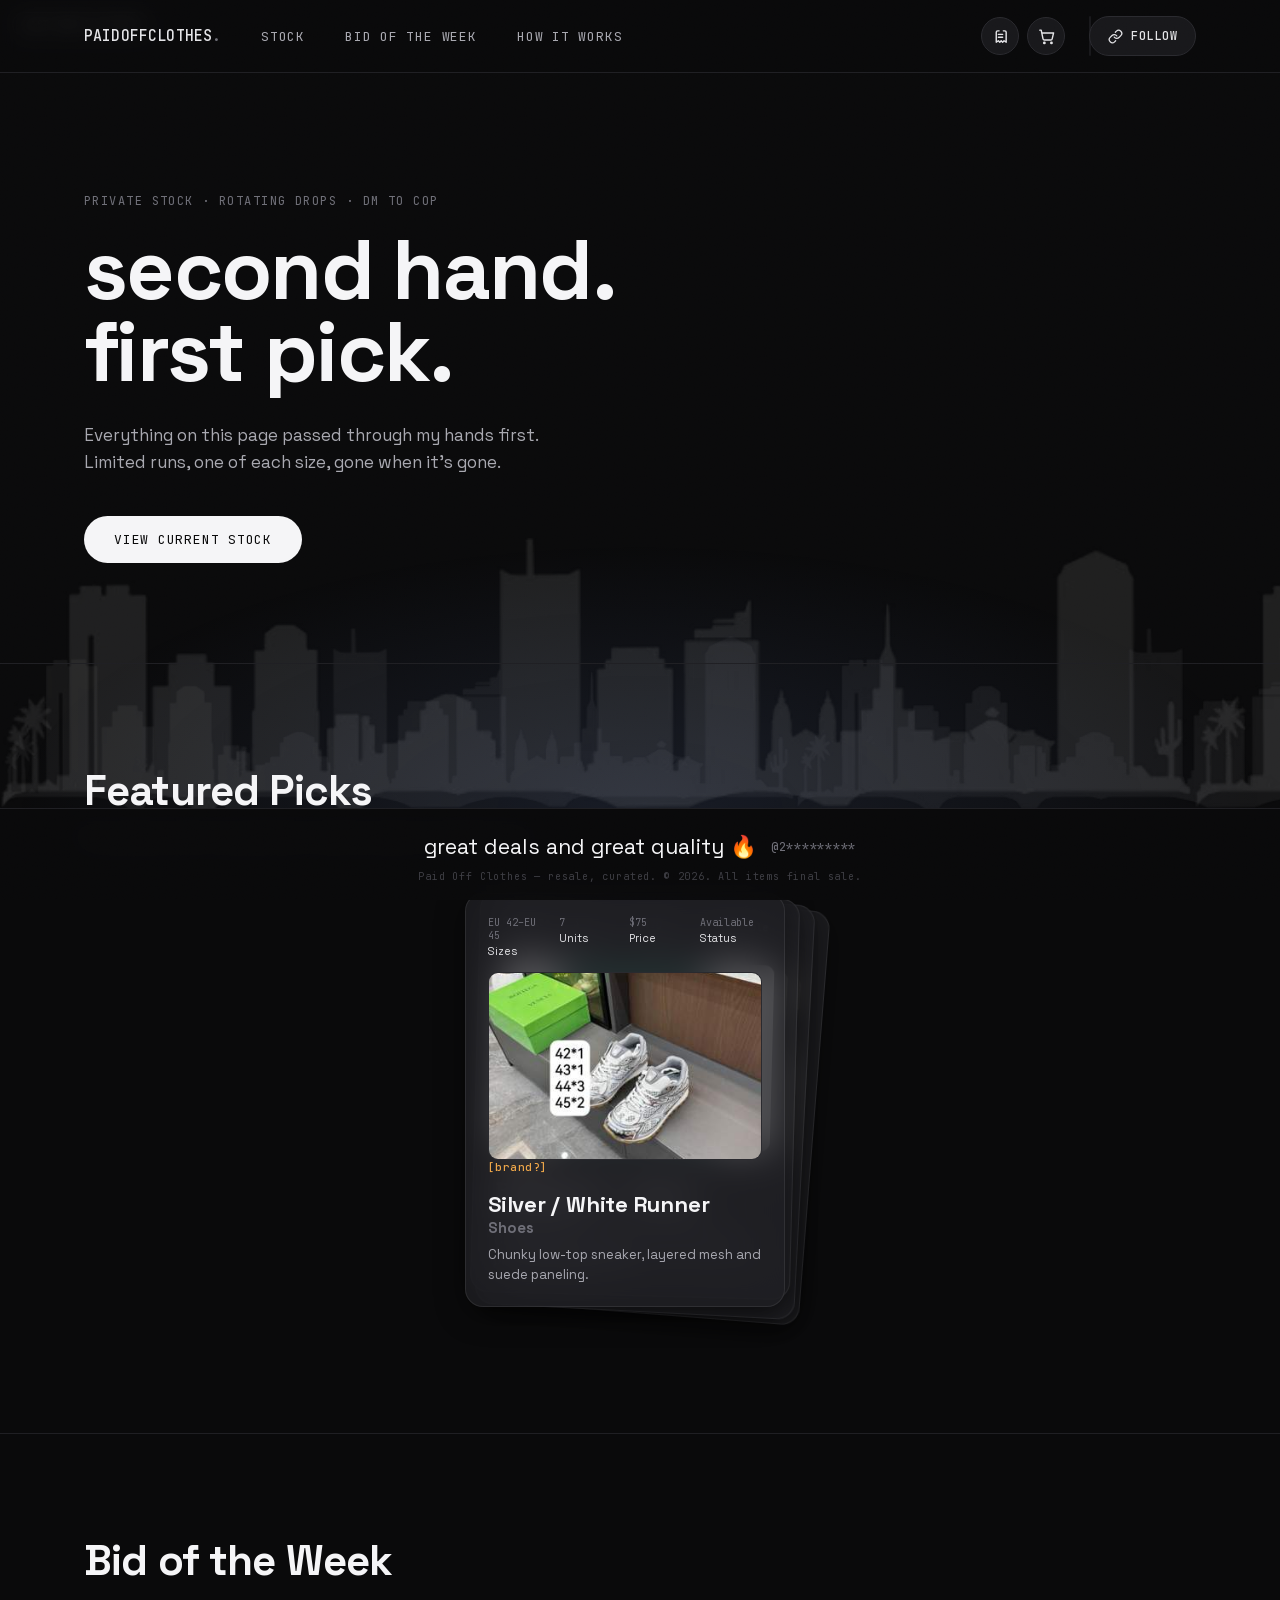
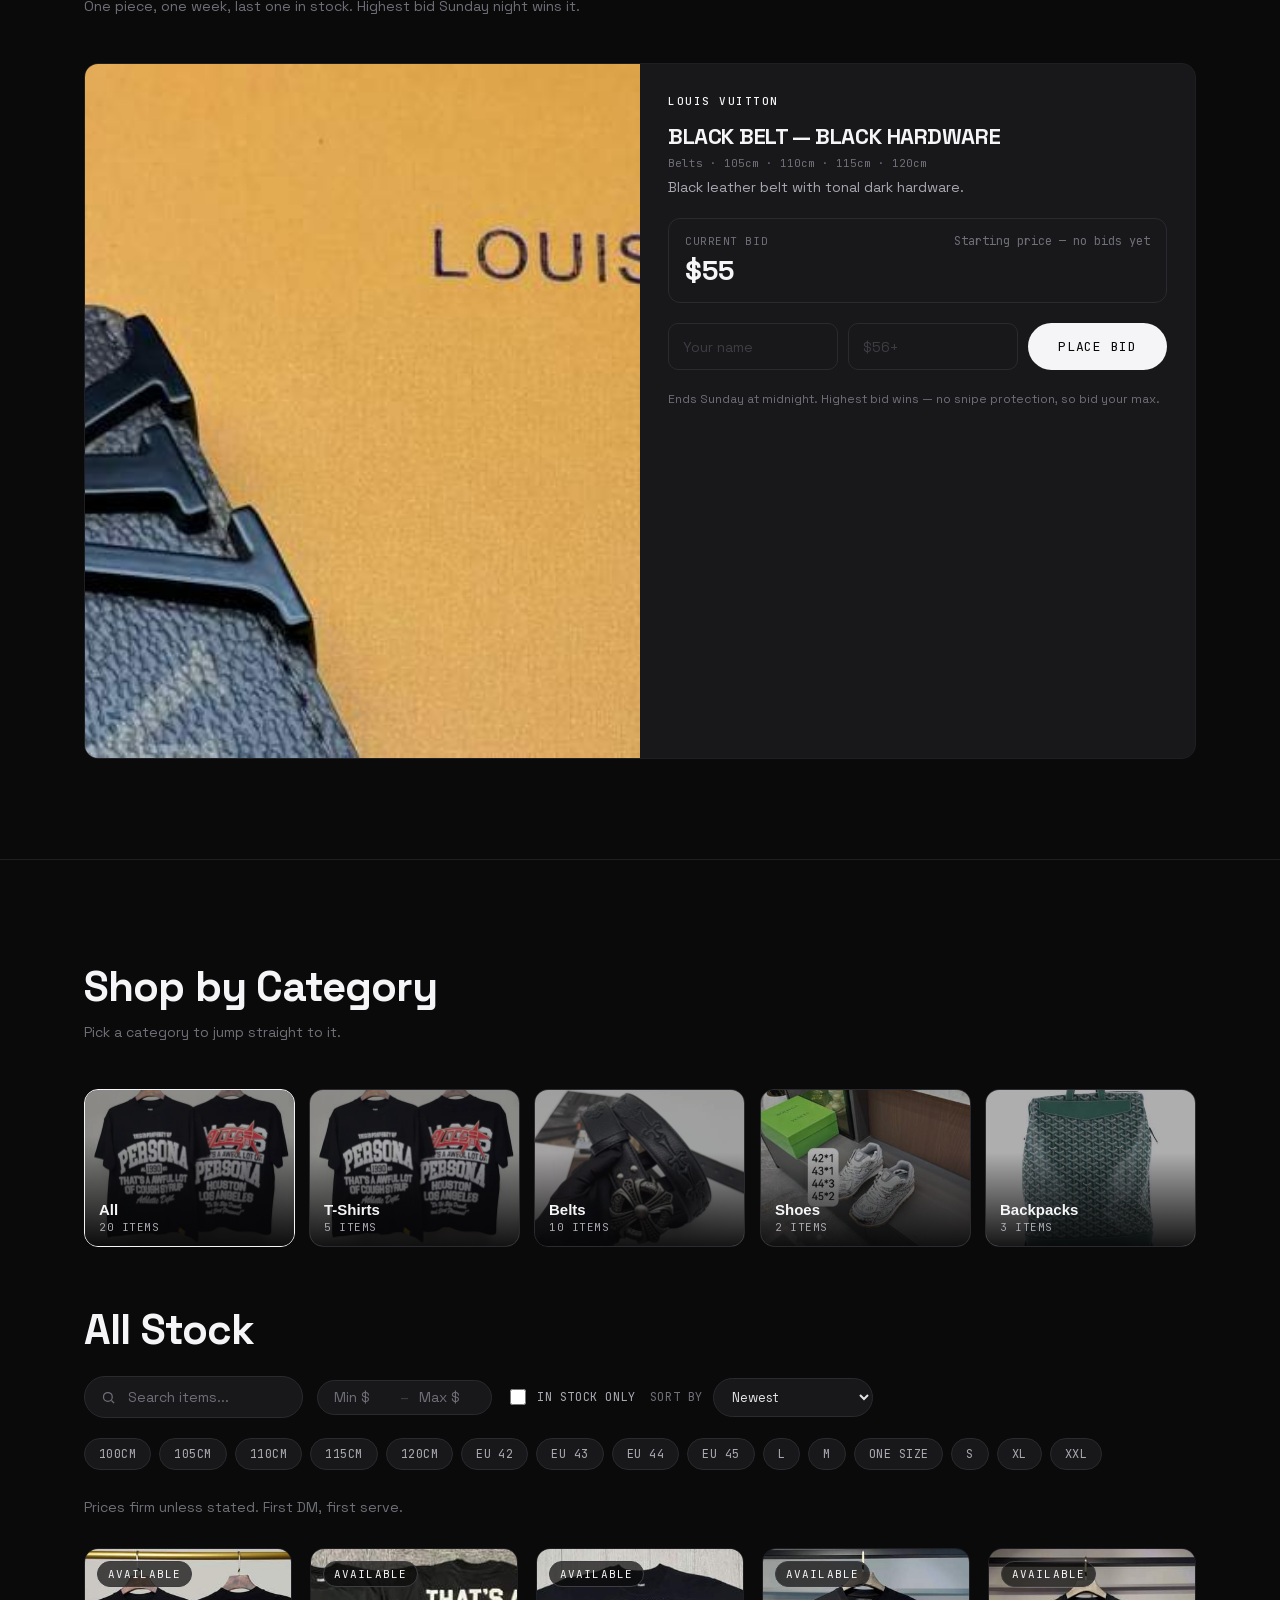
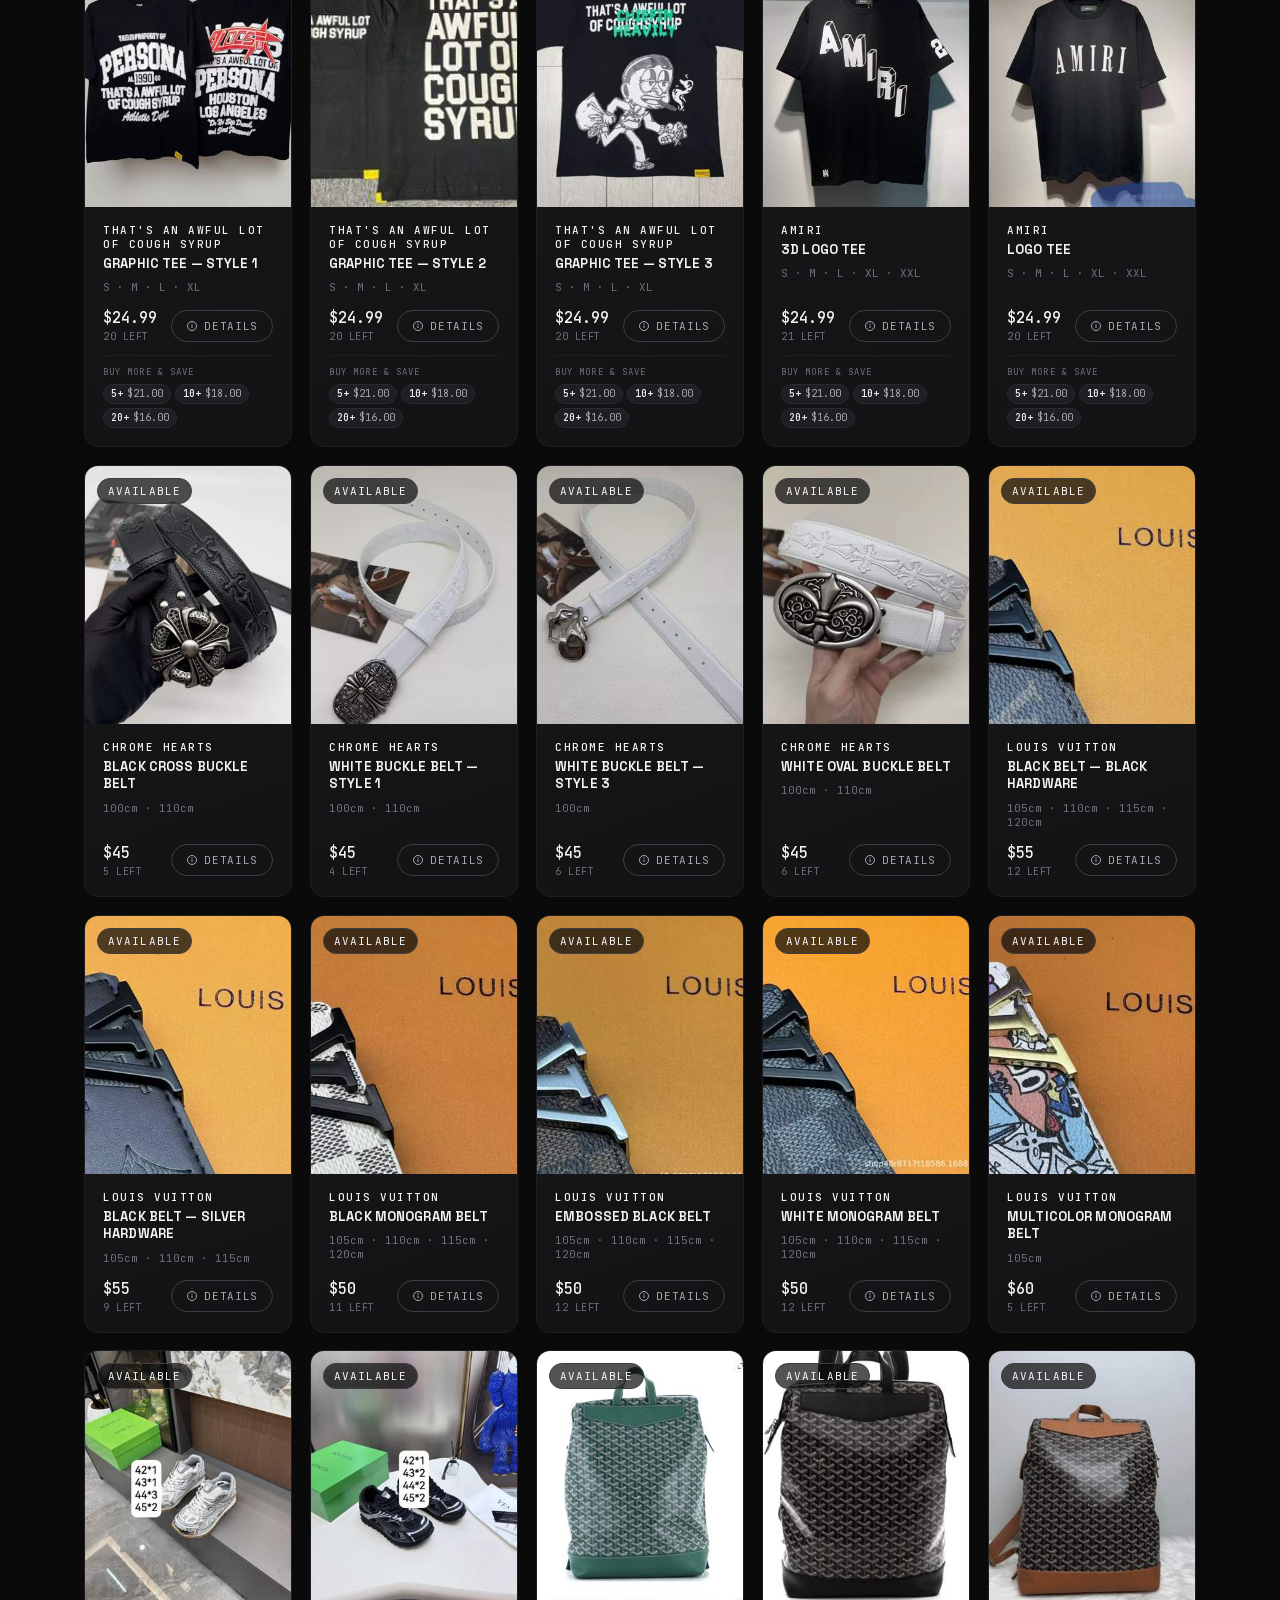
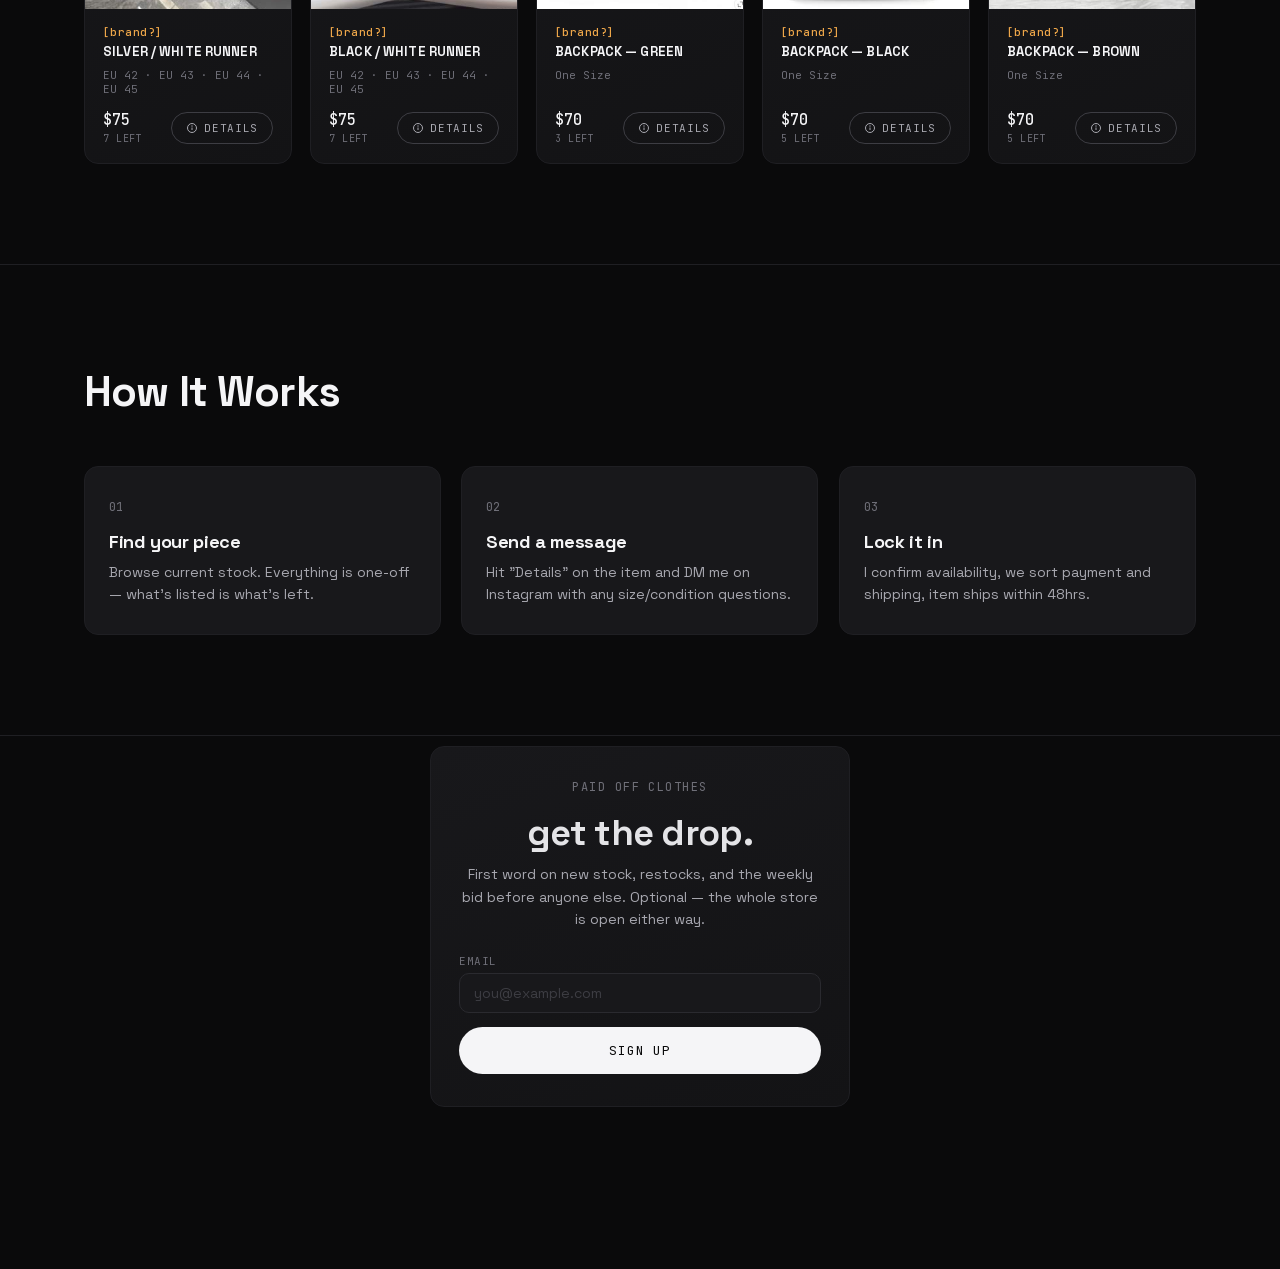
==== index.html @ 14d5f79d "Production-ready orders and inventory, ahead of any payment provider Prices are computed on the serv" ====
<!doctype html>
<html lang="en">
<head>
<meta charset="UTF-8" />
<meta name="viewport" content="width=device-width, initial-scale=1.0" />
<title>Paid Off Clothes — Curated Resale</title>
<!-- Fonts are self-hosted in fonts/ — no third-party host on the critical path.
     They used to come from fonts.googleapis.com, which is render-blocking: on a phone whose
     Wi-Fi had no route to Google, Safari sat on WebKit's stylesheet timeout before painting.
     Measured with the font host blackholed, that was 75,023ms to DOMContentLoaded against 31ms
     without the request. Same two families, same weights, same font-display: swap — see the
     header of fonts/fonts.css for how the files were obtained and why only latin/latin-ext.
     fonts.css must load BEFORE styles.css so the faces are declared when the rules using them
     are parsed. -->
<link rel="icon" href="images/favicon.png" type="image/png" />
<link rel="stylesheet" href="fonts/fonts.css?v=1" />
<link rel="stylesheet" href="styles.css?v=54" />
</head>
<body>

<div class="noise" aria-hidden="true"></div>

<!-- site backdrop — the same drifting city as the intro, pinned behind the page -->
<div class="city-bg city-bg-page" aria-hidden="true">
  <span class="city-sky city-sky-far"></span>
  <span class="city-sky city-sky-near"></span>
  <span class="city-horizon"></span>
</div>

<!-- opening logo reveal — sits above everything and unmounts itself when done -->
<div class="intro" id="intro">
  <div class="intro-bg" aria-hidden="true">
    <span class="intro-sky intro-sky-far"></span>
    <span class="intro-sky intro-sky-near"></span>
    <span class="intro-horizon"></span>
  </div>
  <div class="intro-stage">
    <!-- Lossless WebP: byte-for-byte the same pixels as the PNG at 54% of the weight (131K -> 60K),
         and this is the one image needed immediately. The PNG stays as the fallback source. -->
    <picture>
      <source srcset="images/logo.webp?v=1" type="image/webp" />
      <img src="images/logo.png?v=2" alt="Paid Off Clothes" class="intro-logo" width="700" height="452" fetchpriority="high" />
    </picture>
  </div>
  <!-- sibling of the stage, not a child, so the sweep crosses the viewport instead of spinning -->
  <span class="intro-sheen" aria-hidden="true"></span>
  <button type="button" class="intro-skip" id="intro-skip">Skip</button>
</div>


<header class="site-header">
  <div class="wrap header-inner">
    <a href="#" class="logo" aria-label="Paid Off Clothes">PAIDOFFCLOTHES<span class="dot">.</span></a>
    <nav class="nav">
      <a href="#stock" class="nav-link tilt" data-tilt-max="6">Stock</a>
      <a href="#bid" class="nav-link tilt" data-tilt-max="6">Bid of the Week</a>
      <a href="#how" class="nav-link tilt" data-tilt-max="6">How It Works</a>
    </nav>
    <div class="header-actions">
      <button type="button" class="header-icon-btn tilt" data-tilt-max="6" id="orders-btn" aria-label="My Orders">
        <svg viewBox="0 0 24 24" width="17" height="17" fill="none" stroke="currentColor" stroke-width="2" stroke-linecap="round" stroke-linejoin="round"><path d="M16 4h2a2 2 0 0 1 2 2v14l-3-2-2 2-2-2-2 2-2-2-3 2V6a2 2 0 0 1 2-2h2"/><path d="M9 9h6M9 13h6"/></svg>
      </button>
      <button type="button" class="header-icon-btn tilt" data-tilt-max="6" id="cart-btn" aria-label="Cart">
        <svg viewBox="0 0 24 24" width="17" height="17" fill="none" stroke="currentColor" stroke-width="2" stroke-linecap="round" stroke-linejoin="round"><circle cx="9" cy="21" r="1"/><circle cx="19" cy="21" r="1"/><path d="M2.5 3h2l2.6 12.4a2 2 0 0 0 2 1.6h8.9a2 2 0 0 0 2-1.6L22 7H6"/></svg>
        <span class="cart-badge" id="cart-badge" hidden>0</span>
      </button>
    </div>
    <div class="social-toggle" id="social-toggle">
      <button type="button" class="social-toggle-btn tilt" data-tilt-max="6" id="social-toggle-btn" aria-label="Follow on Instagram">
        <svg viewBox="0 0 24 24" width="15" height="15" fill="none" stroke="currentColor" stroke-width="2" stroke-linecap="round" stroke-linejoin="round"><path d="M10 13a5 5 0 0 0 7.54.54l3-3a5 5 0 0 0-7.07-7.07l-1.72 1.71"/><path d="M14 11a5 5 0 0 0-7.54-.54l-3 3a5 5 0 0 0 7.07 7.07l1.71-1.71"/></svg>
        <span>Follow</span>
      </button>
      <div class="social-toggle-items">
        <a href="https://instagram.com/paidoffclothes" target="_blank" rel="noopener" class="social-toggle-item" aria-label="Instagram">
          <svg viewBox="0 0 24 24" width="18" height="18">
            <defs>
              <linearGradient id="ig-gradient-sm" x1="0%" y1="100%" x2="100%" y2="0%">
                <stop offset="0%" stop-color="#FFDC80"/>
                <stop offset="25%" stop-color="#FCAF45"/>
                <stop offset="50%" stop-color="#E1306C"/>
                <stop offset="75%" stop-color="#C13584"/>
                <stop offset="100%" stop-color="#5851DB"/>
              </linearGradient>
            </defs>
            <path fill="url(#ig-gradient-sm)" d="M12 2.2c3.2 0 3.6 0 4.9.1 1.2.1 1.9.2 2.3.4.6.2 1 .5 1.4.9.4.4.7.8.9 1.4.2.4.3 1.1.4 2.3.1 1.3.1 1.7.1 4.9s0 3.6-.1 4.9c-.1 1.2-.2 1.9-.4 2.3-.2.6-.5 1-.9 1.4-.4.4-.8.7-1.4.9-.4.2-1.1.3-2.3.4-1.3.1-1.7.1-4.9.1s-3.6 0-4.9-.1c-1.2-.1-1.9-.2-2.3-.4-.6-.2-1-.5-1.4-.9-.4-.4-.7-.8-.9-1.4-.2-.4-.3-1.1-.4-2.3C2.2 15.6 2.2 15.2 2.2 12s0-3.6.1-4.9c.1-1.2.2-1.9.4-2.3.2-.6.5-1 .9-1.4.4-.4.8-.7 1.4-.9.4-.2 1.1-.3 2.3-.4C8.4 2.2 8.8 2.2 12 2.2zm0 1.8c-3.1 0-3.5 0-4.7.1-1 .1-1.6.2-1.9.3-.5.2-.8.4-1.2.7-.3.3-.5.7-.7 1.2-.1.3-.3.9-.3 1.9-.1 1.2-.1 1.6-.1 4.7s0 3.5.1 4.7c.1 1 .2 1.6.3 1.9.2.5.4.8.7 1.2.3.3.7.5 1.2.7.3.1.9.3 1.9.3 1.2.1 1.6.1 4.7.1s3.5 0 4.7-.1c1-.1 1.6-.2 1.9-.3.5-.2.8-.4 1.2-.7.3-.3.5-.7.7-1.2.1-.3.3-.9.3-1.9.1-1.2.1-1.6.1-4.7s0-3.5-.1-4.7c-.1-1-.2-1.6-.3-1.9-.2-.5-.4-.8-.7-1.2-.3-.3-.7-.5-1.2-.7-.3-.1-.9-.3-1.9-.3-1.2-.1-1.6-.1-4.7-.1zm0 3.5a5.5 5.5 0 1 1 0 11 5.5 5.5 0 0 1 0-11zm0 1.8a3.7 3.7 0 1 0 0 7.4 3.7 3.7 0 0 0 0-7.4zm5.7-2a1.3 1.3 0 1 1-2.6 0 1.3 1.3 0 0 1 2.6 0z"/>
          </svg>
        </a>
      </div>
    </div>
  </div>
</header>

<section class="hero">
  <div class="wrap hero-inner">
    <p class="eyebrow">private stock · rotating drops · dm to cop</p>
    <h1>second hand.<br>first pick.</h1>
    <p class="hero-sub">Everything on this page passed through my hands first. Limited runs, one of each size, gone when it's gone.</p>
    <a href="#stock" class="btn btn-primary tilt" data-tilt-max="8">View Current Stock</a>
  </div>
</section>

<section id="featured" class="featured">
  <div class="wrap">
    <div class="section-head">
      <h2>Featured Picks</h2>
      <p class="section-note">Four pieces worth a second look. Tap the stack to spread it out.</p>
    </div>
    <div class="stack-wrap" id="stack-wrap" role="group" aria-expanded="false" aria-label="Featured picks — hover or focus a card to expand">
      <!-- stack cards injected by script.js -->
    </div>
  </div>
</section>

<section id="bid" class="bid-week">
  <div class="wrap">
    <div class="section-head">
      <h2>Bid of the Week</h2>
      <p class="section-note">One piece, one week, last one in stock. Highest bid Sunday night wins it.</p>
    </div>
    <div class="bid-card" id="bid-card">
      <!-- bid item injected by script.js -->
    </div>
  </div>
</section>

<section id="stock" class="stock">
  <div class="wrap">

    <div class="section-head">
      <h2>Shop by Category</h2>
      <p class="section-note">Pick a category to jump straight to it.</p>
    </div>
    <div class="category-tiles" id="category-tiles">
      <!-- category tiles injected by script.js -->
    </div>

    <div class="section-head catalog-head" id="catalog-head">
      <h2 id="catalog-title">All Stock</h2>
    </div>

    <div class="catalog-controls">
      <div class="search-field">
        <svg viewBox="0 0 24 24" width="15" height="15" fill="none" stroke="currentColor" stroke-width="2"><circle cx="11" cy="11" r="7"/><path d="m21 21-4.3-4.3"/></svg>
        <input type="text" id="search-input" placeholder="Search items..." autocomplete="off" />
      </div>
      <div class="price-range">
        <input type="number" id="price-min" placeholder="Min $" inputmode="numeric" min="0" />
        <span class="price-range-dash">–</span>
        <input type="number" id="price-max" placeholder="Max $" inputmode="numeric" min="0" />
      </div>
      <label class="checkbox-field">
        <input type="checkbox" id="instock-checkbox" />
        <span>In stock only</span>
      </label>
      <label class="select-field">
        <span>Sort by</span>
        <select id="sort-select">
          <option value="newest">Newest</option>
          <option value="price-asc">Price: Low to High</option>
          <option value="price-desc">Price: High to Low</option>
        </select>
      </label>
    </div>

    <div class="size-filter" id="size-filter">
      <!-- size chips injected by script.js -->
    </div>

    <p class="section-note">Prices firm unless stated. First DM, first serve.</p>

    <div class="grid" id="product-grid">
      <!-- product cards injected by script.js -->
    </div>
    <p class="empty-state" id="empty-state" hidden>Nothing matches that search — try another category, size, or price range.</p>
  </div>
</section>

<section id="how" class="how">
  <div class="wrap">
    <div class="section-head">
      <h2>How It Works</h2>
    </div>
    <div class="steps">
      <div class="step tilt" data-tilt-max="5">
        <span class="step-num">01</span>
        <h3>Find your piece</h3>
        <p>Browse current stock. Everything is one-off — what's listed is what's left.</p>
      </div>
      <div class="step tilt" data-tilt-max="5">
        <span class="step-num">02</span>
        <h3>Send a message</h3>
        <p>Hit "Details" on the item and DM me on Instagram with any size/condition questions.</p>
      </div>
      <div class="step tilt" data-tilt-max="5">
        <span class="step-num">03</span>
        <h3>Lock it in</h3>
        <p>I confirm availability, we sort payment and shipping, item ships within 48hrs.</p>
      </div>
    </div>
  </div>
</section>

<!-- optional newsletter signup — the old email gate's form, now an ordinary section that nothing
     depends on. Posts to the same /api/subscribe; skipping it costs the visitor nothing. -->
<section id="signup" class="signup">
  <div class="wrap">
    <div class="signup-card">
      <p class="eyebrow">Paid Off Clothes</p>
      <h2>get the drop.</h2>
      <p class="signup-note">First word on new stock, restocks, and the weekly bid before anyone else. Optional — the whole store is open either way.</p>
      <form id="signup-form">
        <div class="form-field">
          <label for="signup-email">Email</label>
          <input type="email" id="signup-email" placeholder="you@example.com" required autocomplete="email" />
        </div>
        <button type="submit" class="btn btn-primary tilt" data-tilt-max="6" id="signup-submit-btn">Sign Up</button>
      </form>
      <p class="signup-msg" id="signup-error" hidden></p>
      <p class="signup-msg signup-ok" id="signup-success" hidden>You're on the list.</p>
    </div>
  </div>
</section>

<!-- single fixed footer: cycles one buyer vouch at a time, brand line beneath -->
<footer class="site-footer" id="vouch-footer">
  <div class="vouch-rotator" id="vouch-rotator">
    <!-- one item per vouch, injected by script.js; only .is-active is visible -->
  </div>
  <p class="site-footer-line">Paid Off Clothes — resale, curated. &copy; 2026. All items final sale.</p>
</footer>

<!-- item detail modal -->
<div class="modal-overlay" id="modal-overlay" hidden>
  <div class="modal" id="modal" role="dialog" aria-modal="true">
    <button type="button" class="modal-close" id="modal-close" aria-label="Close">&times;</button>
    <div class="modal-media" id="modal-media"><span id="modal-media-label"></span></div>
    <div class="modal-body">
      <span class="tag" id="modal-tag"></span>
      <p class="card-brand" id="modal-brand"></p>
      <h3 id="modal-title"></h3>
      <p class="card-meta" id="modal-meta"></p>
      <div class="modal-sizes" id="modal-sizes"></div>
      <div class="qty-row" id="modal-qty-row" hidden>
        <span class="qty-label">Qty</span>
        <div class="qty-stepper">
          <button type="button" id="qty-minus" aria-label="Decrease quantity">&minus;</button>
          <span id="qty-value">1</span>
          <button type="button" id="qty-plus" aria-label="Increase quantity">+</button>
        </div>
        <span class="qty-max" id="qty-max"></span>
      </div>
      <p class="modal-desc" id="modal-desc"></p>
      <!-- quantity pricing — filled by script.js, empty for anything with no bulk discount -->
      <div id="modal-bulk"></div>
      <div class="modal-foot">
        <div class="price-block">
          <span class="price" id="modal-price"></span>
          <span class="stock-note" id="modal-stock-note"></span>
        </div>
        <div class="modal-actions">
          <a href="https://instagram.com/paidoffclothes" target="_blank" rel="noopener" class="btn btn-outline tilt" data-tilt-max="8">Ask on IG</a>
          <button type="button" class="btn btn-outline tilt" data-tilt-max="8" id="add-to-cart-btn">Add to Cart</button>
          <button type="button" class="btn btn-primary tilt" data-tilt-max="8" id="buy-now-btn">Buy Now</button>
        </div>
      </div>
    </div>
  </div>
</div>

<!-- checkout modal (front-end mock — no payment processor wired up yet) -->
<div class="modal-overlay" id="checkout-overlay" hidden>
  <div class="modal checkout-modal" id="checkout-modal" role="dialog" aria-modal="true">
    <button type="button" class="modal-close" id="checkout-close" aria-label="Close">&times;</button>

    <div class="checkout-body" id="checkout-form-view">
      <p class="eyebrow">Secure Checkout</p>
      <h3>Complete Your Order</h3>

      <div class="checkout-items" id="checkout-items">
        <!-- line items injected by script.js -->
      </div>
      <!-- bulk savings — no nudge here, quantities are locked on the payment step -->
      <div id="checkout-bulk-feedback"></div>

      <div class="checkout-subtotal-row">
        <span>Subtotal</span>
        <span id="checkout-subtotal"></span>
      </div>
      <div class="checkout-subtotal-row">
        <span>Shipping <em id="checkout-ship-note"></em></span>
        <span id="checkout-shipping"></span>
      </div>
      <div class="checkout-total-row">
        <span>Total</span>
        <span class="price" id="checkout-total-price"></span>
      </div>

      <ul class="checkout-trust">
        <li>Encrypted checkout</li>
        <li>Ships within 48hrs</li>
        <li>DM-verified seller</li>
      </ul>

      <button type="button" class="apple-pay-btn tilt" data-tilt-max="5" id="apple-pay-btn">
        <svg viewBox="0 0 24 24" width="16" height="16" fill="currentColor"><path d="M16.5 3.5c-1 1.1-2.5 1.9-4 1.8-.2-1.5.5-3 1.4-4C14.9-.3 16.6-1 18-1c.1 1.5-.4 3-1.5 4.5zM18.1 6.2c-2.2-.1-4.1 1.3-5.2 1.3-1.1 0-2.7-1.2-4.5-1.2C6 6.3 3.7 7.7 2.5 10c-2.5 4.3-.6 10.7 1.8 14.2 1.2 1.8 2.6 3.7 4.4 3.6 1.8-.1 2.4-1.1 4.6-1.1 2.2 0 2.8 1.1 4.6 1.1 1.9 0 3.1-1.7 4.3-3.5 1.3-2 1.9-3.9 1.9-4-.1 0-3.6-1.4-3.6-5.4 0-3.4 2.7-4.9 2.8-5-1.5-2.3-3.9-2.5-4.7-2.7z"/></svg>
        <span id="apple-pay-label">Pay</span>
      </button>

      <div class="checkout-divider"><span>or pay with card</span></div>

      <form id="checkout-form">
        <div class="form-row">
          <div class="form-field">
            <label for="co-email">Email</label>
            <input type="email" id="co-email" placeholder="you@example.com" required autocomplete="email" />
          </div>
          <div class="form-field">
            <label for="co-name">Name on Card</label>
            <input type="text" id="co-name" placeholder="Jordan Smith" required autocomplete="cc-name" />
          </div>
        </div>

        <div class="form-field">
          <label for="co-card">Card Number</label>
          <input type="text" id="co-card" placeholder="4242 4242 4242 4242" inputmode="numeric" maxlength="19" required autocomplete="cc-number" />
        </div>

        <div class="form-row">
          <div class="form-field">
            <label for="co-exp">Expiry</label>
            <input type="text" id="co-exp" placeholder="MM / YY" inputmode="numeric" maxlength="7" required autocomplete="cc-exp" />
          </div>
          <div class="form-field">
            <label for="co-cvc">CVC</label>
            <input type="text" id="co-cvc" placeholder="123" inputmode="numeric" maxlength="4" required autocomplete="cc-csc" />
          </div>
        </div>

        <div class="form-field">
          <label for="co-ship-name">Ship To</label>
          <input type="text" id="co-ship-name" placeholder="Jordan Smith" required autocomplete="shipping name" />
        </div>

        <div class="form-field">
          <label for="co-address1">Street Address</label>
          <input type="text" id="co-address1" placeholder="123 Main St" required autocomplete="shipping address-line1" />
        </div>

        <div class="form-field">
          <label for="co-address2">Apt / Suite <span class="optional">optional</span></label>
          <input type="text" id="co-address2" placeholder="Apt 4B" autocomplete="shipping address-line2" />
        </div>

        <div class="form-row form-row-3">
          <div class="form-field">
            <label for="co-city">City</label>
            <input type="text" id="co-city" placeholder="Houston" required autocomplete="shipping address-level2" />
          </div>
          <div class="form-field">
            <label for="co-state">State</label>
            <input type="text" id="co-state" placeholder="TX" maxlength="2" required autocomplete="shipping address-level1" />
          </div>
          <div class="form-field">
            <label for="co-zip">ZIP</label>
            <input type="text" id="co-zip" placeholder="77001" inputmode="numeric" maxlength="10" required autocomplete="shipping postal-code" />
          </div>
        </div>

        <button type="submit" class="btn btn-primary checkout-pay-btn tilt" data-tilt-max="6" id="checkout-pay-btn">
          <span id="checkout-pay-label">Pay <span id="checkout-pay-amount"></span></span>
        </button>
        <p class="checkout-disclaimer">Preview checkout — no payment is actually processed yet.</p>
      </form>
    </div>

    <div class="checkout-body checkout-success" id="checkout-success-view" hidden>
      <div class="alert" id="payment-alert">
        <svg class="alert-icon" viewBox="0 0 24 24" fill="none" stroke="currentColor" stroke-width="2" stroke-linecap="round" stroke-linejoin="round"><path d="M22 11.08V12a10 10 0 1 1-5.93-9.14"/><path d="M22 4 12 14.01l-3-3"/></svg>
        <p class="alert-title" id="payment-alert-title">Payment successful</p>
        <p class="alert-description" id="payment-alert-desc"></p>
      </div>
      <button type="button" class="btn btn-primary tilt" data-tilt-max="8" id="checkout-done-btn">Done</button>
    </div>
  </div>
</div>

<!-- image lightbox -->
<div class="lightbox-overlay" id="lightbox-overlay" hidden>
  <button type="button" class="lightbox-close" id="lightbox-close" aria-label="Close">&times;</button>
  <img id="lightbox-img" alt="" />
</div>

<!-- cart -->
<div class="modal-overlay" id="cart-overlay" hidden>
  <div class="modal checkout-modal" id="cart-modal" role="dialog" aria-modal="true">
    <button type="button" class="modal-close" id="cart-close" aria-label="Close">&times;</button>
    <div class="checkout-body">
      <p class="eyebrow">Your Cart</p>
      <h3 id="cart-title">Cart</h3>

      <div class="checkout-items" id="cart-items">
        <!-- cart line items injected by script.js -->
      </div>
      <p class="cart-empty-note" id="cart-empty-note" hidden>Nothing in your cart yet. Add a piece from any listing.</p>

      <!-- bulk savings + next-tier nudge — filled by script.js, empty when no tier applies -->
      <div id="cart-bulk-feedback"></div>

      <div class="checkout-subtotal-row" id="cart-subtotal-row">
        <span>Subtotal</span>
        <span id="cart-subtotal"></span>
      </div>
      <div class="checkout-subtotal-row" id="cart-shipping-row">
        <span>Shipping <em id="cart-ship-note"></em></span>
        <span id="cart-shipping"></span>
      </div>
      <div class="checkout-total-row" id="cart-total-row">
        <span>Total</span>
        <span class="price" id="cart-total-price"></span>
      </div>

      <button type="button" class="btn btn-primary checkout-pay-btn tilt" data-tilt-max="6" id="cart-checkout-btn">Checkout</button>
    </div>
  </div>
</div>

<!-- my orders -->
<div class="modal-overlay" id="orders-overlay" hidden>
  <div class="modal checkout-modal" id="orders-modal" role="dialog" aria-modal="true">
    <button type="button" class="modal-close" id="orders-close" aria-label="Close">&times;</button>
    <div class="checkout-body">
      <p class="eyebrow">My Orders</p>
      <h3>Look Up Your Orders</h3>
      <p class="section-note">No account needed — enter the email you used at checkout.</p>

      <form id="orders-lookup-form">
        <div class="form-field">
          <label for="orders-email">Email</label>
          <input type="email" id="orders-email" placeholder="you@example.com" required autocomplete="email" />
        </div>
        <button type="submit" class="btn btn-primary checkout-pay-btn tilt" data-tilt-max="6">Find My Orders</button>
      </form>

      <div class="checkout-items" id="orders-list"></div>
      <p class="cart-empty-note" id="orders-empty-note" hidden>No orders found for that email yet.</p>
    </div>
  </div>
</div>



<script src="script.js?v=54"></script>
</body>
</html>
---- fonts/fonts.css ----
/* Self-hosted web fonts — Space Grotesk and JetBrains Mono.
 *
 * These were served from fonts.googleapis.com until a phone on a Wi-Fi network with no working
 * route to Google made the point painfully: the stylesheet is render-blocking, so Safari sat on
 * WebKit's stylesheet timeout before painting anything. Measured on the LAN with the font host
 * pointed at an unroutable address, that was 75,023ms to DOMContentLoaded versus 31ms once the
 * request was gone. A storefront that has to work on a laptop's own network cannot have a
 * third-party host on its critical path.
 *
 * These files ARE the ones Google serves: fetched from fonts.gstatic.com with a modern desktop
 * UA (so woff2, not ttf), one file per weight per subset, each verified by its 'wOF2' magic
 * bytes. The @font-face blocks below are Google's own, with only the url() rewritten — same
 * weights, same styles, same unicode-range, same font-display: swap. Rendering is identical.
 *
 * Only the latin and latin-ext subsets are here. Google also offers cyrillic, cyrillic-ext,
 * greek and vietnamese; the site's entire non-ASCII inventory is U+00B7, U+2013, U+2014, U+203C,
 * U+2713 and emoji, all of which are either latin/latin-ext or rendered by the system emoji
 * font. Adding the other subsets would triple the weight for characters no page shows.
 *
 * To change weights, re-run the download rather than hand-editing: the unicode-range values must
 * stay in step with the files, or glyphs silently fall back mid-word.
 */

/* JetBrains Mono 400 — latin-ext */
@font-face {
  font-family: 'JetBrains Mono';
  font-style: normal;
  font-weight: 400;
  font-display: swap;
  src: url('jetbrains-mono-400-latin-ext.woff2') format('woff2');
  unicode-range: U+0100-02BA, U+02BD-02C5, U+02C7-02CC, U+02CE-02D7, U+02DD-02FF, U+0304, U+0308, U+0329, U+1D00-1DBF, U+1E00-1E9F, U+1EF2-1EFF, U+2020, U+20A0-20AB, U+20AD-20C0, U+2113, U+2C60-2C7F, U+A720-A7FF;
}

/* JetBrains Mono 400 — latin */
@font-face {
  font-family: 'JetBrains Mono';
  font-style: normal;
  font-weight: 400;
  font-display: swap;
  src: url('jetbrains-mono-400-latin.woff2') format('woff2');
  unicode-range: U+0000-00FF, U+0131, U+0152-0153, U+02BB-02BC, U+02C6, U+02DA, U+02DC, U+0304, U+0308, U+0329, U+2000-206F, U+20AC, U+2122, U+2191, U+2193, U+2212, U+2215, U+FEFF, U+FFFD;
}

/* JetBrains Mono 500 — latin-ext */
@font-face {
  font-family: 'JetBrains Mono';
  font-style: normal;
  font-weight: 500;
  font-display: swap;
  src: url('jetbrains-mono-500-latin-ext.woff2') format('woff2');
  unicode-range: U+0100-02BA, U+02BD-02C5, U+02C7-02CC, U+02CE-02D7, U+02DD-02FF, U+0304, U+0308, U+0329, U+1D00-1DBF, U+1E00-1E9F, U+1EF2-1EFF, U+2020, U+20A0-20AB, U+20AD-20C0, U+2113, U+2C60-2C7F, U+A720-A7FF;
}

/* JetBrains Mono 500 — latin */
@font-face {
  font-family: 'JetBrains Mono';
  font-style: normal;
  font-weight: 500;
  font-display: swap;
  src: url('jetbrains-mono-500-latin.woff2') format('woff2');
  unicode-range: U+0000-00FF, U+0131, U+0152-0153, U+02BB-02BC, U+02C6, U+02DA, U+02DC, U+0304, U+0308, U+0329, U+2000-206F, U+20AC, U+2122, U+2191, U+2193, U+2212, U+2215, U+FEFF, U+FFFD;
}

/* Space Grotesk 400 — latin-ext */
@font-face {
  font-family: 'Space Grotesk';
  font-style: normal;
  font-weight: 400;
  font-display: swap;
  src: url('space-grotesk-400-latin-ext.woff2') format('woff2');
  unicode-range: U+0100-02BA, U+02BD-02C5, U+02C7-02CC, U+02CE-02D7, U+02DD-02FF, U+0304, U+0308, U+0329, U+1D00-1DBF, U+1E00-1E9F, U+1EF2-1EFF, U+2020, U+20A0-20AB, U+20AD-20C0, U+2113, U+2C60-2C7F, U+A720-A7FF;
}

/* Space Grotesk 400 — latin */
@font-face {
  font-family: 'Space Grotesk';
  font-style: normal;
  font-weight: 400;
  font-display: swap;
  src: url('space-grotesk-400-latin.woff2') format('woff2');
  unicode-range: U+0000-00FF, U+0131, U+0152-0153, U+02BB-02BC, U+02C6, U+02DA, U+02DC, U+0304, U+0308, U+0329, U+2000-206F, U+20AC, U+2122, U+2191, U+2193, U+2212, U+2215, U+FEFF, U+FFFD;
}

/* Space Grotesk 500 — latin-ext */
@font-face {
  font-family: 'Space Grotesk';
  font-style: normal;
  font-weight: 500;
  font-display: swap;
  src: url('space-grotesk-500-latin-ext.woff2') format('woff2');
  unicode-range: U+0100-02BA, U+02BD-02C5, U+02C7-02CC, U+02CE-02D7, U+02DD-02FF, U+0304, U+0308, U+0329, U+1D00-1DBF, U+1E00-1E9F, U+1EF2-1EFF, U+2020, U+20A0-20AB, U+20AD-20C0, U+2113, U+2C60-2C7F, U+A720-A7FF;
}

/* Space Grotesk 500 — latin */
@font-face {
  font-family: 'Space Grotesk';
  font-style: normal;
  font-weight: 500;
  font-display: swap;
  src: url('space-grotesk-500-latin.woff2') format('woff2');
  unicode-range: U+0000-00FF, U+0131, U+0152-0153, U+02BB-02BC, U+02C6, U+02DA, U+02DC, U+0304, U+0308, U+0329, U+2000-206F, U+20AC, U+2122, U+2191, U+2193, U+2212, U+2215, U+FEFF, U+FFFD;
}

/* Space Grotesk 700 — latin-ext */
@font-face {
  font-family: 'Space Grotesk';
  font-style: normal;
  font-weight: 700;
  font-display: swap;
  src: url('space-grotesk-700-latin-ext.woff2') format('woff2');
  unicode-range: U+0100-02BA, U+02BD-02C5, U+02C7-02CC, U+02CE-02D7, U+02DD-02FF, U+0304, U+0308, U+0329, U+1D00-1DBF, U+1E00-1E9F, U+1EF2-1EFF, U+2020, U+20A0-20AB, U+20AD-20C0, U+2113, U+2C60-2C7F, U+A720-A7FF;
}

/* Space Grotesk 700 — latin */
@font-face {
  font-family: 'Space Grotesk';
  font-style: normal;
  font-weight: 700;
  font-display: swap;
  src: url('space-grotesk-700-latin.woff2') format('woff2');
  unicode-range: U+0000-00FF, U+0131, U+0152-0153, U+02BB-02BC, U+02C6, U+02DA, U+02DC, U+0304, U+0308, U+0329, U+2000-206F, U+20AC, U+2122, U+2191, U+2193, U+2212, U+2215, U+FEFF, U+FFFD;
}
---- styles.css ----
/* Fonts are linked from index.html <head> instead of @import'ed here — see the note there. */

:root {
  --black: #0a0a0b;
  --charcoal: #131315;
  --gray-950: #18181b;
  --gray-900: #1f1f23;
  --gray-800: #2a2a2f;
  --gray-700: #3d3d43;
  --gray-500: #6f6f78;
  --gray-300: #a8a8b0;
  --gray-100: #e4e4e7;
  --white: #f5f5f7;
  --glow: rgba(255,255,255,0.10);
  --radius: 14px;
  /* Height of the fixed footer. The body's bottom padding and the page skyline both key off this,
     so the three stay in step — see the 560px override below. */
  --footer-h: 92px;
}

@media (max-width: 560px) {
  :root { --footer-h: 104px; }
}

* { box-sizing: border-box; }

html { scroll-behavior: smooth; }

body {
  margin: 0;
  background: var(--black);
  color: var(--gray-100);
  font-family: 'Space Grotesk', system-ui, sans-serif;
  -webkit-font-smoothing: antialiased;
  overflow-x: hidden;
}

.wrap {
  max-width: 1160px;
  margin: 0 auto;
  padding: 0 24px;
}

/* film-grain texture over everything */
.noise {
  position: fixed;
  inset: 0;
  pointer-events: none;
  z-index: 999;
  opacity: 0.045;
  mix-blend-mode: overlay;
  background-image: url("data:image/svg+xml,%3Csvg xmlns='http://www.w3.org/2000/svg' width='120' height='120'%3E%3Cfilter id='n'%3E%3CfeTurbulence type='fractalNoise' baseFrequency='0.9' numOctaves='2' stitchTiles='stitch'/%3E%3C/filter%3E%3Crect width='100%25' height='100%25' filter='url(%23n)'/%3E%3C/svg%3E");
}

/* ---------- newsletter signup ----------
   Was a full-screen gate at z-index 1000 that blocked the store until an email was entered. It is
   now an ordinary section near the foot of the page — same card, same form, no overlay, nothing
   gated behind it. */
.signup { padding: 10px 0 70px; }

.signup-card {
  max-width: 420px;
  margin: 0 auto;
  padding: 32px 28px;
  text-align: center;
  background: linear-gradient(160deg, var(--gray-950), var(--charcoal));
  border: 1px solid var(--gray-900);
  border-radius: var(--radius);
}
.signup-card h2 {
  font-size: clamp(28px, 5vw, 36px);
  line-height: 1;
  margin: 12px 0 12px;
}
.signup-note { color: var(--gray-300); font-size: 14px; line-height: 1.6; margin: 0 0 24px; }
.signup-card form { display: flex; flex-direction: column; gap: 14px; text-align: left; }
.signup-card .form-field { margin: 0; }
.signup-msg { color: #ff6b6b; font-size: 13px; margin: 14px 0 0; }
.signup-msg.signup-ok { color: var(--gray-100); }

/* ---------- drifting city backdrop ----------
   The same skyline artwork the intro uses (images/skyline.png), but looping instead of settling, so
   the city the reveal opens on never actually stops moving.

   Each band translates left by exactly one tile width, which is what makes the wrap invisible: the
   art is 672x152, so a band H tall repeats every 4.421H (88.42vh at 20vh, 132.63vh at 30vh). The
   near band covers more ground per second than the far one, which is the parallax. Transform-only,
   so the loop stays on the compositor instead of repainting the page underneath it. */
.city-bg {
  overflow: hidden;
  pointer-events: none;
}

/* Behind the site: pinned to the viewport just above the fixed footer, so the skyline stays put
   and keeps drifting while the page scrolls over it. z-index -1 puts it under the page's content
   but still above the body background — at 0 it would paint over the in-flow text instead. */
.city-bg-page {
  position: fixed;
  left: 0;
  right: 0;
  bottom: var(--footer-h);
  height: 42vh;
  z-index: -1;
}

.city-sky {
  position: absolute;
  bottom: 0;
  left: 0;
  /* Plain url() first so a browser without image-set() still gets the PNG; the image-set()
     line below overrides it where supported, serving a lossless (pixel-identical) WebP at
     44% of the size. Both skyline layers and the intro read this. */
  background-image: url("images/skyline.png?v=1");
  background-image: image-set(url("images/skyline.webp?v=1") type("image/webp"),
                              url("images/skyline.png?v=1") type("image/png"));
  background-repeat: repeat-x;
  background-position: left bottom;
  background-size: auto 100%;
  will-change: transform;
}

/* Each band is one tile wider than the viewport and slides exactly that tile, so at the end of the
   cycle its right edge lands on the viewport's — any narrower and a bare strip opens up there,
   since the tile is sized off viewport *height* while the overhang comes from *width*. The +2px is
   slack against sub-pixel rounding. */
.city-sky-far {
  height: 20vh;
  width: calc(100% + 88.4211vh + 2px);
  opacity: 0.12;
  animation: city-drift-far 60s linear infinite;
}

.city-sky-near {
  height: 30vh;
  width: calc(100% + 132.6316vh + 2px);
  opacity: 0.2;
  animation: city-drift-near 40s linear infinite;
}

/* Faint glow where the city meets the sky — matches the intro's horizon. */
.city-horizon {
  position: absolute;
  left: 0;
  right: 0;
  bottom: 0;
  height: 42vh;
  background: radial-gradient(70% 100% at 50% 100%, rgba(120,150,220,0.13) 0%, transparent 70%);
}

@keyframes city-drift-far {
  from { transform: translate3d(0, 0, 0); }
  to   { transform: translate3d(-88.4211vh, 0, 0); }
}

@keyframes city-drift-near {
  from { transform: translate3d(0, 0, 0); }
  to   { transform: translate3d(-132.6316vh, 0, 0); }
}

/* Keep the city, drop the drift — same call the intro makes. */
@media (prefers-reduced-motion: reduce) {
  .city-sky-far,
  .city-sky-near { animation: none; }
}

::selection { background: var(--gray-700); color: var(--white); }

a { color: inherit; text-decoration: none; }

h1, h2, h3 { font-weight: 700; letter-spacing: -0.02em; margin: 0; }

/* ---------- header ---------- */
.site-header {
  position: sticky;
  top: 0;
  z-index: 100;
  background: rgba(10,10,11,0.75);
  backdrop-filter: blur(10px);
  border-bottom: 1px solid var(--gray-900);
}

.header-inner {
  display: flex;
  align-items: center;
  justify-content: space-between;
  height: 72px;
  gap: 24px;
}

.logo {
  font-family: 'JetBrains Mono', monospace;
  font-size: 15px;
  font-weight: 500;
  letter-spacing: 0.01em;
  white-space: nowrap;
}
.logo .dot { color: var(--gray-500); }

.nav { display: flex; gap: 8px; margin-right: auto; }

.nav-link {
  font-family: 'JetBrains Mono', monospace;
  font-size: 13px;
  text-transform: uppercase;
  letter-spacing: 0.06em;
  color: var(--gray-300);
  padding: 10px 16px;
  border-radius: 999px;
  display: inline-block;
}

.nav-link:hover { color: var(--white); }

/* ---------- header cart / orders icons ---------- */
.header-actions { display: flex; align-items: center; gap: 8px; }

.header-icon-btn {
  position: relative;
  width: 38px;
  height: 38px;
  display: flex;
  align-items: center;
  justify-content: center;
  border-radius: 999px;
  background: var(--gray-950);
  border: 1px solid var(--gray-800);
  color: var(--gray-100);
  cursor: pointer;
}
.header-icon-btn:hover { border-color: var(--gray-500); color: var(--white); }

.cart-badge {
  position: absolute;
  top: -4px;
  right: -4px;
  min-width: 16px;
  height: 16px;
  padding: 0 4px;
  border-radius: 999px;
  background: var(--white);
  color: var(--black);
  font-family: 'JetBrains Mono', monospace;
  font-size: 10px;
  font-weight: 700;
  line-height: 16px;
  text-align: center;
}

/* ---------- social follow pill (hover/tap to reveal Instagram) ---------- */
.social-toggle {
  position: relative;
  display: flex;
  align-items: center;
  height: 40px;
}

.social-toggle-btn {
  position: relative;
  z-index: 2;
  display: flex;
  align-items: center;
  gap: 8px;
  height: 40px;
  padding: 0 18px;
  border-radius: 999px;
  background: var(--gray-950);
  border: 1px solid var(--gray-800);
  color: var(--gray-100);
  font-family: 'JetBrains Mono', monospace;
  font-size: 12px;
  font-weight: 500;
  text-transform: uppercase;
  letter-spacing: 0.06em;
  white-space: nowrap;
  transition: opacity 0.2s ease, border-color 0.2s ease, color 0.2s ease;
}
.social-toggle-btn:hover { border-color: var(--gray-500); color: var(--white); }

.social-toggle-items {
  position: absolute;
  top: 0;
  left: 0;
  display: flex;
  height: 40px;
  width: 0;
  overflow: hidden;
  border-radius: 999px;
  background: var(--gray-950);
  border: 1px solid transparent;
  transition: width 0.35s cubic-bezier(0.23,1,0.32,1), border-color 0.2s ease;
  z-index: 1;
}

.social-toggle:hover .social-toggle-items,
.social-toggle.open .social-toggle-items {
  width: 52px;
  border-color: var(--gray-800);
}

.social-toggle:hover .social-toggle-btn,
.social-toggle.open .social-toggle-btn {
  opacity: 0;
  pointer-events: none;
}

.social-toggle-item {
  width: 52px;
  height: 40px;
  flex-shrink: 0;
  display: flex;
  align-items: center;
  justify-content: center;
  opacity: 0;
  transform: translateX(-8px);
  transition: opacity 0.25s ease, transform 0.25s ease, background 0.2s ease;
}
.social-toggle-item:hover { background: rgba(255,255,255,0.06); }

.social-toggle:hover .social-toggle-item,
.social-toggle.open .social-toggle-item {
  opacity: 1;
  transform: translateX(0);
  transition-delay: 0.08s;
}

/* ---------- hero ---------- */
.hero { padding: 120px 0 100px; border-bottom: 1px solid var(--gray-900); }

.eyebrow {
  font-family: 'JetBrains Mono', monospace;
  font-size: 12px;
  text-transform: uppercase;
  letter-spacing: 0.12em;
  color: var(--gray-500);
  margin: 0 0 20px;
}

.hero h1 {
  font-size: clamp(42px, 7vw, 84px);
  line-height: 0.98;
  color: var(--white);
}

.hero-sub {
  max-width: 480px;
  color: var(--gray-300);
  font-size: 17px;
  line-height: 1.6;
  margin: 28px 0 40px;
}

/* ---------- buttons ---------- */
.btn {
  display: inline-block;
  padding: 15px 30px;
  border-radius: 999px;
  border: none;
  background: none;
  font-family: 'JetBrains Mono', monospace;
  font-size: 13px;
  text-transform: uppercase;
  letter-spacing: 0.06em;
  cursor: pointer;
}

.btn-primary {
  background: var(--white);
  color: var(--black);
}

.btn-outline {
  border: 1px solid var(--gray-700);
  color: var(--gray-100);
}
.btn-outline:hover { border-color: var(--gray-500); }
.btn:disabled { opacity: 0.5; cursor: default; }

/* ---------- sections ---------- */
.stock, .how, .contact { padding: 100px 0; border-bottom: 1px solid var(--gray-900); }

.section-head { margin-bottom: 48px; }

.section-head h2 {
  font-size: clamp(28px, 4vw, 42px);
  color: var(--white);
}

.section-note { color: var(--gray-500); font-size: 14px; margin: 10px 0 32px; }

/* ---------- shop by category (tile grid) ---------- */
.category-tiles {
  display: grid;
  grid-template-columns: repeat(auto-fit, minmax(150px, 1fr));
  gap: 14px;
  margin-bottom: 56px;
}

.category-tile {
  position: relative;
  aspect-ratio: 4 / 3;
  border-radius: var(--radius);
  overflow: hidden;
  border: 1px solid var(--gray-800);
  background: var(--gray-950);
  padding: 0;
  cursor: pointer;
  text-align: left;
}
.category-tile img {
  position: absolute;
  inset: 0;
  width: 100%;
  height: 100%;
  object-fit: cover;
  opacity: 0.65;
  transition: opacity 0.2s ease;
}
.category-tile:hover img { opacity: 0.85; }

.category-tile-overlay {
  position: absolute;
  inset: 0;
  display: flex;
  flex-direction: column;
  justify-content: flex-end;
  gap: 2px;
  padding: 12px 14px;
  background: linear-gradient(180deg, transparent 40%, rgba(6,6,7,0.9) 100%);
}
.category-tile-name {
  color: var(--white);
  font-weight: 600;
  font-size: 15px;
}
.category-tile-count {
  font-family: 'JetBrains Mono', monospace;
  font-size: 11px;
  text-transform: uppercase;
  letter-spacing: 0.05em;
  color: var(--gray-300);
}

.category-tile.active { border-color: var(--white); }
.category-tile.active .category-tile-overlay { background: linear-gradient(180deg, transparent 30%, rgba(6,6,7,0.95) 100%); }

/* ---------- catalog head / controls ---------- */
.catalog-head {
  display: flex;
  align-items: center;
  justify-content: space-between;
  flex-wrap: wrap;
  gap: 20px;
  margin-bottom: 20px;
}

.catalog-controls {
  display: flex;
  align-items: center;
  gap: 14px;
  flex-wrap: wrap;
  margin-bottom: 16px;
}

.search-field {
  display: flex;
  align-items: center;
  gap: 10px;
  background: var(--gray-950);
  border: 1px solid var(--gray-800);
  border-radius: 999px;
  padding: 10px 16px;
  color: var(--gray-500);
}

.search-field input {
  background: none;
  border: none;
  outline: none;
  color: var(--gray-100);
  font-family: 'Space Grotesk', sans-serif;
  font-size: 14px;
  width: 160px;
}
.search-field input::placeholder { color: var(--gray-500); }

.select-field {
  display: flex;
  align-items: center;
  gap: 10px;
  font-family: 'JetBrains Mono', monospace;
  font-size: 12px;
  text-transform: uppercase;
  letter-spacing: 0.05em;
  color: var(--gray-500);
}

.select-field select {
  background: var(--gray-950);
  border: 1px solid var(--gray-800);
  border-radius: 999px;
  color: var(--gray-100);
  font-family: 'Space Grotesk', sans-serif;
  font-size: 13px;
  padding: 9px 14px;
  outline: none;
}
.select-field select:hover { border-color: var(--gray-500); }

.price-range {
  display: flex;
  align-items: center;
  gap: 8px;
  background: var(--gray-950);
  border: 1px solid var(--gray-800);
  border-radius: 999px;
  padding: 6px 14px;
}
.price-range input {
  background: none;
  border: none;
  outline: none;
  color: var(--gray-100);
  font-family: 'Space Grotesk', sans-serif;
  font-size: 14px;
  width: 60px;
}
.price-range input::placeholder { color: var(--gray-500); }
.price-range-dash { color: var(--gray-700); }

.checkbox-field {
  display: flex;
  align-items: center;
  gap: 8px;
  font-family: 'JetBrains Mono', monospace;
  font-size: 12px;
  text-transform: uppercase;
  letter-spacing: 0.05em;
  color: var(--gray-300);
  cursor: pointer;
}
.checkbox-field input {
  width: 16px;
  height: 16px;
  accent-color: var(--white);
  cursor: pointer;
}

.size-filter {
  display: flex;
  flex-wrap: wrap;
  gap: 8px;
  margin: 20px 0 28px;
}

.size-chip {
  font-family: 'JetBrains Mono', monospace;
  font-size: 12px;
  text-transform: uppercase;
  letter-spacing: 0.04em;
  color: var(--gray-300);
  background: var(--gray-950);
  border: 1px solid var(--gray-800);
  padding: 7px 14px;
  border-radius: 999px;
  cursor: pointer;
}
.size-chip:hover { color: var(--white); border-color: var(--gray-500); }
.size-chip.active {
  background: var(--white);
  color: var(--black);
  border-color: var(--white);
}

.empty-state {
  color: var(--gray-500);
  font-family: 'JetBrains Mono', monospace;
  font-size: 13px;
  text-align: center;
  padding: 60px 0;
}

/* ---------- featured picks (card stack) ---------- */
.featured { padding: 100px 0 60px; border-bottom: 1px solid var(--gray-900); }

.stack-wrap {
  position: relative;
  margin: 0 auto;
  min-height: 480px;
  width: 100%;
  max-width: 1200px;
  cursor: pointer;
  outline: none;
}

.stack-card {
  position: absolute;
  top: 0;
  left: 50%;
  width: 100%;
  max-width: 320px;
  margin-left: -160px;
  padding: 22px;
  border-radius: 18px;
  background: rgba(31,31,35,0.75);
  border: 1px solid rgba(255,255,255,0.08);
  backdrop-filter: blur(18px) saturate(140%);
  box-shadow: 0 8px 30px rgba(0,0,0,0.45);
  transition: transform 480ms cubic-bezier(0.34, 1.56, 0.64, 1), opacity 300ms ease, border-color 0.25s ease, box-shadow 0.25s ease;
  transform: translate(var(--sx, 0px), var(--sy, 0px)) rotate(var(--srot, 0deg)) scale(var(--sscale, 1));
  opacity: var(--sopacity, 1);
  will-change: transform;
  outline: none;
}

.stack-card:hover,
.stack-card:focus-visible {
  border-color: rgba(255,255,255,0.16);
  box-shadow: 0 16px 50px rgba(0,0,0,0.6);
}
.stack-card:focus-visible { outline: 2px solid var(--gray-500); outline-offset: 4px; }

.stack-specs {
  display: grid;
  grid-template-columns: repeat(4, minmax(0, 1fr));
  gap: 8px;
  margin: 0 0 14px;
}

.stack-spec { display: flex; flex-direction: column; min-width: 0; margin: 0; }
.stack-spec-value {
  font-family: 'JetBrains Mono', monospace;
  font-size: 10px;
  color: var(--gray-500);
  overflow-wrap: break-word;
  margin: 0;
}
.stack-spec-label {
  font-size: 11px;
  color: var(--gray-100);
  margin: 2px 0 0;
  overflow-wrap: break-word;
}

.stack-image {
  aspect-ratio: 16 / 11;
  border-radius: 10px;
  background: repeating-linear-gradient(135deg, var(--gray-900) 0px, var(--gray-900) 2px, var(--charcoal) 2px, var(--charcoal) 14px);
  border: 1px solid var(--gray-800);
  display: flex;
  align-items: center;
  justify-content: center;
  overflow: hidden;
}
.stack-image span {
  font-family: 'JetBrains Mono', monospace;
  font-size: 10px;
  text-transform: uppercase;
  letter-spacing: 0.1em;
  color: var(--gray-500);
}

.stack-title {
  display: block;
  font-size: 22px;
  font-weight: 700;
  letter-spacing: -0.01em;
  color: var(--white);
  margin-top: 16px;
}
.stack-subtitle {
  display: block;
  font-size: 15px;
  font-weight: 600;
  color: var(--gray-500);
}
.stack-desc { font-size: 13px; color: var(--gray-300); line-height: 1.5; margin: 8px 0 0; }

@media (prefers-reduced-motion: reduce) {
  .stack-card { transition: transform 200ms ease-out; }
}

/* ---------- product grid ---------- */
.grid {
  display: grid;
  grid-template-columns: repeat(auto-fill, minmax(200px, 1fr));
  gap: 18px;
}

/* Column flex so the price row can be pinned to the bottom. Grid rows stretch every card to the
   tallest in the row, and once shirts carry a bulk strip their neighbours gain ~86px of slack —
   without this the shorter card's price and Details button float mid-card above a dead gap. */
.card {
  position: relative;
  background: linear-gradient(160deg, var(--gray-950), var(--charcoal));
  border: 1px solid var(--gray-900);
  border-radius: var(--radius);
  overflow: hidden;
  display: flex;
  flex-direction: column;
}

.card-media {
  flex: none;                /* keep the 4:5 photo box exact when the card is stretched */
  aspect-ratio: 4 / 5;
  background: repeating-linear-gradient(135deg, var(--gray-900) 0px, var(--gray-900) 2px, var(--gray-950) 2px, var(--gray-950) 14px);
  position: relative;
  display: flex;
  align-items: center;
  justify-content: center;
  overflow: hidden;
}

.card-media span {
  font-family: 'JetBrains Mono', monospace;
  font-size: 11px;
  text-transform: uppercase;
  letter-spacing: 0.1em;
  color: var(--gray-500);
}

.card-media img,
.stack-image img,
.modal-media img {
  width: 100%;
  height: 100%;
  object-fit: cover;
  display: block;
}

.tag {
  position: absolute;
  top: 12px;
  left: 12px;
  font-family: 'JetBrains Mono', monospace;
  font-size: 10px;
  text-transform: uppercase;
  letter-spacing: 0.08em;
  padding: 5px 10px;
  border-radius: 999px;
  background: rgba(10,10,11,0.7);
  border: 1px solid var(--gray-800);
  color: var(--gray-300);
}

.tag.sold { color: var(--gray-500); }
.tag.available { color: var(--white); border-color: var(--gray-700); }

.card-body { padding: 16px 18px 18px; flex: 1; display: flex; flex-direction: column; }

.card-title {
  font-size: 13px;
  font-weight: 700;
  text-transform: uppercase;
  letter-spacing: 0.01em;
  line-height: 1.35;
  color: var(--white);
  margin: 0 0 8px;
}
.card-meta {
  font-family: 'JetBrains Mono', monospace;
  font-size: 11px;
  color: var(--gray-500);
  margin: 0 0 14px;
}

/* margin-top:auto pins the price row (and the bulk strip under it) to the bottom of the card, so
   every card in a stretched row lines its pricing up on the same baseline. */
.card-foot { display: flex; align-items: center; justify-content: space-between; gap: 10px; margin-top: auto; }
.price { font-family: 'JetBrains Mono', monospace; font-size: 15px; font-weight: 500; color: var(--white); }

.price-block { display: flex; flex-direction: column; gap: 2px; }
.stock-note {
  font-family: 'JetBrains Mono', monospace;
  font-size: 10px;
  text-transform: uppercase;
  letter-spacing: 0.05em;
  color: var(--gray-500);
}

/* ---------- bulk pricing ----------
   Rendered only for products whose tiers actually beat the single price, so today this appears on
   shirts and nowhere else — no category check in the CSS or the markup.

   The card strip is deliberately quiet: mono type at the stock-note size, one hairline rule to
   separate it from the price row. It has to read as a footnote to the price, not compete with it. */
.bulk-strip {
  margin-top: 12px;
  padding-top: 10px;
  border-top: 1px solid var(--gray-900);
  display: flex;
  flex-direction: column;
  gap: 6px;
}

.bulk-strip-label {
  font-family: 'JetBrains Mono', monospace;
  font-size: 9px;
  text-transform: uppercase;
  letter-spacing: 0.12em;
  color: var(--gray-500);
}

/* Wraps rather than overflowing — at the 200px minimum card width three tiers won't fit on one
   line, and a card must never push its own content sideways. */
.bulk-strip-tiers {
  display: flex;
  flex-wrap: wrap;
  gap: 4px;
}

.bulk-tier {
  font-family: 'JetBrains Mono', monospace;
  font-size: 10px;
  line-height: 1;
  color: var(--gray-300);
  background: var(--gray-900);
  border: 1px solid var(--gray-800);
  border-radius: 999px;
  padding: 4px 7px;
  white-space: nowrap;
}

.bulk-tier b {
  color: var(--white);
  font-weight: 500;
  margin-right: 4px;
}

/* Modal version: the full ladder including the retail row, so the saving is legible as a ladder. */
.bulk-table {
  margin: 0 0 18px;
  padding: 14px 16px;
  background: rgba(255, 255, 255, 0.02);
  border: 1px solid var(--gray-900);
  border-radius: var(--radius);
  display: flex;
  flex-direction: column;
  gap: 7px;
}

.bulk-table-head {
  font-family: 'JetBrains Mono', monospace;
  font-size: 10px;
  text-transform: uppercase;
  letter-spacing: 0.12em;
  color: var(--gray-500);
  margin-bottom: 2px;
}

.bulk-row {
  display: flex;
  align-items: baseline;
  justify-content: space-between;
  gap: 12px;
  font-family: 'JetBrains Mono', monospace;
  font-size: 12px;
  color: var(--white);
}

/* The retail band is the reference point, not an offer — kept a step back from the discounts. */
.bulk-row.is-retail { color: var(--gray-300); }

.bulk-row-qty { color: var(--gray-300); }
.bulk-row.is-retail .bulk-row-qty { color: var(--gray-500); }

.bulk-row-price { font-weight: 500; white-space: nowrap; }
.bulk-row-price i { font-style: normal; font-size: 10px; color: var(--gray-500); }

.bulk-note {
  margin-top: 4px;
  padding-top: 9px;
  border-top: 1px solid var(--gray-900);
  font-size: 11px;
  line-height: 1.5;
  color: var(--gray-500);
}

.card-cta {
  display: inline-flex;
  align-items: center;
  gap: 6px;
  font-family: 'JetBrains Mono', monospace;
  font-size: 11px;
  text-transform: uppercase;
  letter-spacing: 0.06em;
  color: var(--gray-300);
  border: 1px solid var(--gray-700);
  padding: 8px 14px;
  border-radius: 999px;
  background: none;
  cursor: pointer;
}
.card-cta:hover { color: var(--white); border-color: var(--gray-500); }
.card-cta svg { flex-shrink: 0; }

/* ---------- how it works ---------- */
.steps {
  display: grid;
  grid-template-columns: repeat(auto-fit, minmax(220px, 1fr));
  gap: 20px;
}

.step {
  background: var(--gray-950);
  border: 1px solid var(--gray-900);
  border-radius: var(--radius);
  padding: 28px 24px;
}

.step-num {
  font-family: 'JetBrains Mono', monospace;
  font-size: 12px;
  color: var(--gray-500);
}

.step h3 { color: var(--white); font-size: 18px; margin: 14px 0 8px; }
.step p { color: var(--gray-300); font-size: 14px; line-height: 1.6; margin: 0; }

/* ---------- bid of the week ---------- */
.bid-week { padding: 100px 0; border-bottom: 1px solid var(--gray-900); }

.bid-card {
  display: grid;
  grid-template-columns: 1fr 1fr;
  background: var(--gray-950);
  border: 1px solid var(--gray-900);
  border-radius: var(--radius);
  overflow: hidden;
}
@media (max-width: 560px) {
  .bid-card { grid-template-columns: 1fr; }
}

.bid-card-media {
  aspect-ratio: 4 / 5;
  overflow: hidden;
  background: repeating-linear-gradient(135deg, var(--gray-900) 0px, var(--gray-900) 2px, var(--gray-950) 2px, var(--gray-950) 14px);
}
.bid-card-media img { width: 100%; height: 100%; object-fit: cover; display: block; cursor: zoom-in; }

.bid-card-info { padding: 30px 28px; display: flex; flex-direction: column; }
.bid-card-info h3 { font-size: 22px; color: var(--white); margin: 10px 0 6px; text-transform: uppercase; }
.bid-card-info .card-meta { margin: 0 0 6px; }
.bid-card-desc { color: var(--gray-300); font-size: 14px; line-height: 1.6; margin: 0; }

.bid-current {
  display: flex;
  align-items: baseline;
  justify-content: space-between;
  flex-wrap: wrap;
  gap: 8px;
  margin: 20px 0;
  padding: 14px 16px;
  border: 1px solid var(--gray-800);
  border-radius: 12px;
}
.bid-current-label {
  display: block;
  font-family: 'JetBrains Mono', monospace;
  font-size: 11px;
  text-transform: uppercase;
  letter-spacing: 0.05em;
  color: var(--gray-500);
  margin-bottom: 4px;
}
.bid-current-amount { font-size: 28px; font-weight: 700; color: var(--white); }
.bid-current-name {
  font-family: 'JetBrains Mono', monospace;
  font-size: 12px;
  color: var(--gray-500);
}

.bid-form { display: flex; gap: 10px; flex-wrap: wrap; margin-bottom: 10px; }
.bid-form input {
  background: var(--gray-950);
  border: 1px solid var(--gray-800);
  border-radius: 10px;
  padding: 10px 14px;
  color: var(--gray-100);
  font-family: 'Space Grotesk', sans-serif;
  font-size: 14px;
  outline: none;
  flex: 1;
  min-width: 110px;
}
.bid-form input::placeholder { color: var(--gray-700); }
.bid-form input:focus { border-color: var(--gray-500); }
.bid-form button { flex-shrink: 0; }

.bid-error { color: #ff6b6b; font-size: 13px; margin: 8px 0 0; }
.bid-note { color: var(--gray-500); font-size: 12px; line-height: 1.5; margin: 10px 0 0; }

/* ---------- item detail modal ---------- */
.modal-overlay {
  position: fixed;
  inset: 0;
  z-index: 200;
  background: rgba(6,6,7,0.8);
  backdrop-filter: blur(4px);
  display: flex;
  align-items: center;
  justify-content: center;
  padding: 24px;
}
.modal-overlay[hidden] { display: none; }

.modal {
  position: relative;
  width: 100%;
  max-width: 640px;
  max-height: 88vh;
  overflow-y: auto;
  background: var(--gray-950);
  border: 1px solid var(--gray-800);
  border-radius: var(--radius);
  display: grid;
  grid-template-columns: 1fr 1fr;
}

.modal-close {
  position: absolute;
  top: 14px;
  right: 14px;
  z-index: 2;
  width: 32px;
  height: 32px;
  border-radius: 999px;
  background: rgba(10,10,11,0.6);
  border: 1px solid var(--gray-800);
  color: var(--gray-100);
  font-size: 18px;
  line-height: 1;
  cursor: pointer;
}
.modal-close:hover { color: var(--white); border-color: var(--gray-500); }

.modal-media {
  aspect-ratio: 4 / 5;
  background: repeating-linear-gradient(135deg, var(--gray-900) 0px, var(--gray-900) 2px, var(--gray-950) 2px, var(--gray-950) 14px);
  display: flex;
  align-items: center;
  justify-content: center;
  overflow: hidden;
}
.modal-media span {
  font-family: 'JetBrains Mono', monospace;
  font-size: 11px;
  text-transform: uppercase;
  letter-spacing: 0.1em;
  color: var(--gray-500);
}

.modal-body { padding: 28px 26px; display: flex; flex-direction: column; }
.modal-body h3 { font-size: 22px; color: var(--white); margin: 10px 0 6px; text-transform: uppercase; }
.modal-body .card-meta { margin-bottom: 16px; }
.modal-desc { color: var(--gray-300); font-size: 14px; line-height: 1.6; margin: 0 0 24px; }
.modal-foot { margin-top: auto; display: flex; align-items: center; justify-content: space-between; gap: 14px; flex-wrap: wrap; }
.modal-foot .price { font-size: 20px; }
.modal-actions { display: flex; gap: 10px; flex-wrap: wrap; }

/* ---------- checkout modal (front-end mock, no processor wired up) ---------- */
.checkout-modal { grid-template-columns: 1fr; max-width: 480px; max-height: 94vh; }

.checkout-body { padding: 24px 28px 26px; }
.checkout-body h3 { font-size: 20px; color: var(--white); margin: 4px 0 16px; }

.checkout-items {
  display: flex;
  flex-direction: column;
  gap: 8px;
  margin-bottom: 12px;
}

.checkout-item {
  display: flex;
  align-items: center;
  gap: 12px;
  padding: 10px 12px;
  border: 1px solid var(--gray-800);
  border-radius: 12px;
}

.checkout-total-row {
  display: flex;
  align-items: center;
  justify-content: space-between;
  padding: 4px 4px 16px;
  font-family: 'JetBrains Mono', monospace;
  font-size: 12px;
  text-transform: uppercase;
  letter-spacing: 0.05em;
  color: var(--gray-500);
}
.checkout-total-row .price { font-size: 18px; color: var(--white); }

.cart-empty-note {
  color: var(--gray-500);
  font-size: 13px;
  text-align: center;
  padding: 24px 0;
}

.checkout-item-remove {
  flex-shrink: 0;
  width: 26px;
  height: 26px;
  display: flex;
  align-items: center;
  justify-content: center;
  border-radius: 999px;
  background: none;
  border: 1px solid var(--gray-800);
  color: var(--gray-500);
  font-size: 15px;
  line-height: 1;
  cursor: pointer;
}
.checkout-item-remove:hover { color: var(--white); border-color: var(--gray-500); }

/* ---------- my orders (collapsible order cards) ---------- */
.order-card { display: flex; flex-direction: column; gap: 8px; margin-bottom: 14px; }

.order-card-head {
  display: flex;
  align-items: center;
  justify-content: space-between;
  gap: 12px;
  padding: 0 2px;
}
.order-card-head h4 { font-size: 14px; font-weight: 600; color: var(--white); margin: 0; }

.order-toggle-btn {
  flex-shrink: 0;
  width: 30px;
  height: 30px;
  display: flex;
  align-items: center;
  justify-content: center;
  border-radius: 999px;
  background: none;
  border: 1px solid var(--gray-800);
  color: var(--gray-300);
  cursor: pointer;
}
.order-toggle-btn:hover { color: var(--white); border-color: var(--gray-500); }
.order-toggle-btn.open { color: var(--white); border-color: var(--gray-500); }

.order-field-row {
  display: flex;
  align-items: center;
  justify-content: space-between;
  gap: 12px;
  padding: 10px 14px;
  border: 1px solid var(--gray-800);
  border-radius: 10px;
  font-size: 13px;
}
.order-field-row .order-field-label { color: var(--gray-500); }
.order-field-row .order-field-value { color: var(--gray-100); font-weight: 500; text-align: right; }

.order-details { display: flex; flex-direction: column; gap: 8px; }
.order-details[hidden] { display: none; }
.order-field-block {
  flex-direction: column;
  align-items: flex-start;
  gap: 4px;
}
.order-field-block .order-field-label { margin: 0; font-size: 11px; text-transform: uppercase; letter-spacing: 0.05em; font-family: 'JetBrains Mono', monospace; }
.order-field-block .order-field-value { margin: 0; text-align: left; font-weight: 400; color: var(--gray-300); }

.apple-pay-btn {
  width: 100%;
  height: 46px;
  display: flex;
  align-items: center;
  justify-content: center;
  gap: 7px;
  background: #fff;
  color: #000;
  border: none;
  border-radius: 10px;
  font-family: 'Space Grotesk', sans-serif;
  font-size: 15px;
  font-weight: 600;
  cursor: pointer;
}
.apple-pay-btn:disabled { opacity: 0.6; cursor: default; }

.checkout-trust {
  display: flex;
  flex-wrap: wrap;
  gap: 6px 10px;
  margin: 0 0 16px;
  padding: 0;
  list-style: none;
}
.checkout-trust li {
  font-family: 'JetBrains Mono', monospace;
  font-size: 10px;
  text-transform: uppercase;
  letter-spacing: 0.05em;
  color: var(--gray-500);
}
.checkout-trust li:not(:last-child)::after {
  content: "·";
  margin-left: 10px;
  color: var(--gray-800);
}

.checkout-divider {
  display: flex;
  align-items: center;
  gap: 12px;
  margin: 16px 0;
}
.checkout-divider::before,
.checkout-divider::after {
  content: "";
  flex: 1;
  height: 1px;
  background: var(--gray-800);
}
.checkout-divider span {
  font-family: 'JetBrains Mono', monospace;
  font-size: 10px;
  text-transform: uppercase;
  letter-spacing: 0.06em;
  color: var(--gray-500);
  white-space: nowrap;
}
.checkout-item-media {
  width: 44px;
  height: 44px;
  flex-shrink: 0;
  border-radius: 8px;
  overflow: hidden;
  background: repeating-linear-gradient(135deg, var(--gray-900) 0px, var(--gray-900) 2px, var(--gray-950) 2px, var(--gray-950) 10px);
}
.checkout-item-media img { width: 100%; height: 100%; object-fit: cover; display: block; }
.checkout-item-info { display: flex; flex-direction: column; gap: 2px; flex: 1; min-width: 0; }
.checkout-item-info .checkout-item-name { font-size: 14px; font-weight: 600; color: var(--white); }
.checkout-item-meta {
  font-family: 'JetBrains Mono', monospace;
  font-size: 11px;
  color: var(--gray-500);
}
.checkout-item .price { font-size: 15px; }

.form-field { display: flex; flex-direction: column; gap: 5px; margin-bottom: 12px; min-width: 0; }
.form-field label {
  font-family: 'JetBrains Mono', monospace;
  font-size: 11px;
  text-transform: uppercase;
  letter-spacing: 0.05em;
  color: var(--gray-500);
}
.form-field input {
  background: var(--gray-950);
  border: 1px solid var(--gray-800);
  border-radius: 10px;
  padding: 10px 14px;
  color: var(--gray-100);
  font-family: 'Space Grotesk', sans-serif;
  font-size: 14px;
  outline: none;
  transition: border-color 0.15s ease;
  width: 100%;
}
.form-field input::placeholder { color: var(--gray-700); }
.form-field input:focus { border-color: var(--gray-500); }

.form-row { display: grid; grid-template-columns: 1fr 1fr; gap: 14px; margin-bottom: 0; }
.form-row .form-field { margin-bottom: 12px; }

.checkout-pay-btn {
  width: 100%;
  text-align: center;
  padding: 13px 0;
  margin-top: 4px;
  font-size: 13px;
}
.checkout-pay-btn:disabled { opacity: 0.6; cursor: default; }

.checkout-disclaimer {
  text-align: center;
  font-size: 11px;
  color: var(--gray-500);
  margin: 10px 0 0;
}

.checkout-success { padding: 30px 28px; }
.checkout-success #checkout-done-btn { width: 100%; text-align: center; }

/* ---------- alert (shadcn-style: icon + title + description, adapted to our tokens) ---------- */
.alert {
  display: grid;
  grid-template-columns: auto 1fr;
  column-gap: 12px;
  padding: 16px;
  border: 1px solid var(--gray-800);
  border-radius: 12px;
  background: var(--gray-900);
  margin-bottom: 22px;
}
.alert-icon { grid-row: span 2; width: 18px; height: 18px; margin-top: 2px; color: var(--white); }
.alert-title { grid-column: 2; font-size: 14px; font-weight: 600; color: var(--white); margin: 0; }
.alert-description { grid-column: 2; font-size: 13px; color: var(--gray-400); line-height: 1.5; margin: 4px 0 0; }
.alert.destructive { border-color: rgba(255,107,107,0.35); }
.alert.destructive .alert-icon,
.alert.destructive .alert-title { color: #ff6b6b; }

/* ---------- image lightbox ---------- */
.modal-media img { cursor: zoom-in; }

.lightbox-overlay {
  position: fixed;
  inset: 0;
  z-index: 200;
  background: rgba(8,8,9,0.92);
  backdrop-filter: blur(4px);
  display: flex;
  align-items: center;
  justify-content: center;
  padding: 48px;
  cursor: zoom-out;
}
.lightbox-overlay[hidden] { display: none; }
.lightbox-overlay img {
  max-width: 100%;
  max-height: 100%;
  border-radius: 14px;
  box-shadow: 0 24px 70px rgba(0,0,0,0.6);
  cursor: default;
}
.lightbox-close {
  position: absolute;
  top: 22px;
  right: 26px;
  width: 40px;
  height: 40px;
  border-radius: 999px;
  border: 1px solid var(--gray-700);
  background: rgba(10,10,11,0.7);
  color: var(--gray-100);
  font-size: 22px;
  line-height: 1;
  cursor: pointer;
}
.lightbox-close:hover { color: var(--white); border-color: var(--gray-500); }

/* ---------- 3D tilt effect (shared across all .tilt elements) ---------- */
.tilt {
  position: relative;
  --rx: 0deg;
  --ry: 0deg;
  --spot-x: 50%;
  --spot-y: 50%;
  --spot-o: 0;
  --scale: 1;
  transform: perspective(900px) rotateX(var(--rx)) rotateY(var(--ry)) scale(var(--scale));
  transform-style: preserve-3d;
  transition: transform 200ms ease-out;
  will-change: transform;
}

.tilt-glow {
  content: "";
  position: absolute;
  inset: -1px;
  border-radius: inherit;
  pointer-events: none;
  z-index: 5;
  opacity: var(--spot-o, 0);
  transition: opacity 300ms ease-out;
  background: radial-gradient(180px circle at var(--spot-x) var(--spot-y), var(--glow) 0%, transparent 65%);
}

@media (prefers-reduced-motion: reduce) {
  .tilt { transition: none; transform: none !important; }
}

/* ---------- brand line (designer name, shown above every product title) ---------- */
.card-brand,
.stack-brand {
  display: block;
  margin: 0 0 4px;
  font-family: 'JetBrains Mono', monospace;
  font-size: 0.68rem;
  font-weight: 500;
  letter-spacing: 0.14em;
  text-transform: uppercase;
  color: var(--white);
}

.stack-brand { margin-bottom: 2px; }

#modal-brand {
  margin: 10px 0 2px;
  font-size: 0.72rem;
}

/* Unfilled brand — deliberately loud so an unlabelled piece can't pass as finished. */
.card-brand-missing {
  color: #f0a84a;
  text-transform: none;
  letter-spacing: 0.04em;
}

/* ---------- per-size availability pills (item modal) ---------- */
.modal-sizes {
  display: flex;
  flex-wrap: wrap;
  gap: 6px;
  margin: 10px 0 2px;
}

.size-pill {
  padding: 6px 11px;
  border: 1px solid var(--gray-800);
  border-radius: 999px;
  background: var(--gray-950);
  font-family: 'JetBrains Mono', monospace;
  font-size: 0.68rem;
  color: var(--gray-300);
  cursor: pointer;
  transition: border-color 0.15s ease, background 0.15s ease, color 0.15s ease;
}

.size-pill:hover { border-color: var(--gray-500); }

.size-pill:focus-visible {
  outline: 2px solid var(--white);
  outline-offset: 2px;
}

.size-pill.selected {
  background: var(--white);
  border-color: var(--white);
  color: var(--black);
}

.size-pill b {
  color: var(--white);
  font-weight: 500;
}

.size-pill.selected b { color: var(--black); }

@media (prefers-reduced-motion: reduce) {
  .size-pill { transition: none; }
}

/* ---------- quantity stepper (item modal + cart rows) ---------- */
.qty-row {
  display: flex;
  align-items: center;
  gap: 12px;
  margin: 14px 0 2px;
}

.qty-label {
  font-family: 'JetBrains Mono', monospace;
  font-size: 0.68rem;
  letter-spacing: 0.14em;
  text-transform: uppercase;
  color: var(--gray-500);
}

.qty-max {
  font-size: 0.78rem;
  color: var(--gray-500);
}

.qty-stepper {
  display: inline-flex;
  align-items: center;
  border: 1px solid var(--gray-800);
  border-radius: 999px;
  background: var(--gray-950);
  overflow: hidden;
}

.qty-stepper button {
  width: 30px;
  height: 30px;
  border: 0;
  background: transparent;
  color: var(--white);
  font-size: 1rem;
  line-height: 1;
  cursor: pointer;
  transition: background 0.15s ease;
}

.qty-stepper button:hover:not(:disabled) { background: var(--gray-800); }

.qty-stepper button:disabled {
  color: var(--gray-700);
  cursor: not-allowed;
}

.qty-stepper span {
  min-width: 28px;
  text-align: center;
  font-family: 'JetBrains Mono', monospace;
  font-size: 0.8rem;
  color: var(--white);
}

.qty-stepper-sm { flex: 0 0 auto; }
.qty-stepper-sm button { width: 24px; height: 24px; font-size: 0.85rem; }
.qty-stepper-sm span { min-width: 22px; font-size: 0.72rem; }

.checkout-item-qty {
  font-family: 'JetBrains Mono', monospace;
  font-size: 0.75rem;
  color: var(--gray-300);
}

@media (prefers-reduced-motion: reduce) {
  .qty-stepper button { transition: none; }
}

/* ---------- subtotal / shipping rows above the order total ---------- */
.checkout-subtotal-row {
  display: flex;
  justify-content: space-between;
  align-items: baseline;
  gap: 12px;
  padding: 5px 0;
  font-size: 0.85rem;
  color: var(--gray-300);
}

.checkout-subtotal-row em {
  font-style: normal;
  font-size: 0.75rem;
  color: var(--gray-500);
}

.form-row-3 { grid-template-columns: 2fr 1fr 1fr; }

.optional {
  font-size: 0.7rem;
  color: var(--gray-500);
  text-transform: none;
  letter-spacing: 0;
}

@media (max-width: 560px) {
  .form-row-3 { grid-template-columns: 1fr; }
}

/* ---------- responsive header ----------
   The header is one flex row of logo + nav + cart/orders + follow, which needs ~676px. Below that
   it used to overflow the viewport and push the cart and orders buttons off-screen entirely, so on
   a phone they were unreachable. Under 820px it becomes two rows: identity and actions on top, the
   section nav on its own scrollable strip beneath. */
@media (max-width: 820px) {
  .header-inner {
    flex-wrap: wrap;
    height: auto;
    padding-top: 12px;
    padding-bottom: 8px;
    gap: 10px 12px;
  }

  .logo { order: 1; margin-right: auto; font-size: 14px; }
  .header-actions { order: 2; }
  .social-toggle { order: 3; }

  /* Second row: full width, scrolls sideways instead of wrapping into a stack. */
  .nav {
    order: 4;
    flex: 1 0 100%;
    margin-right: 0;
    gap: 4px;
    overflow-x: auto;
    scrollbar-width: none;
    -webkit-overflow-scrolling: touch;
  }
  .nav::-webkit-scrollbar { display: none; }

  .nav-link {
    padding: 8px 12px;
    font-size: 12px;
    white-space: nowrap;
  }
}

/* The featured stack positions its cards with fixed 320px pose math, which overhangs a phone
   viewport. Clip at the wrap so the spread can't widen the document; `clip` rather than `hidden`
   so no scroll container is created around the absolutely-positioned cards. */
@media (max-width: 820px) {
  .stack-wrap {
    overflow-x: hidden;
    overflow-x: clip;
  }
}

/* Narrowest phones: drop the "Follow" wordmark to its icon so the top row still fits. */
@media (max-width: 420px) {
  .social-toggle-btn { padding: 0 12px; }
  .social-toggle-btn span { display: none; }
  .header-icon-btn { width: 34px; height: 34px; }
}

/* Scroll stays locked behind the intro so the page can't be moved before it clears. */
body.intro-playing { overflow: hidden; }

/* ---------- footer: rotating buyer vouches ----------
   The site's only footer, pinned to the bottom of the viewport. Every quote sits stacked in the
   same box and only `.is-active` shows, so swapping is a transition rather than a reflow. */
.site-footer {
  position: fixed;
  left: 0;
  right: 0;
  bottom: 0;
  z-index: 95;               /* under the header (100) and the intro (2000) */
  display: flex;
  flex-direction: column;
  align-items: center;
  justify-content: center;
  gap: 3px;
  height: var(--footer-h);
  padding: 0 24px;
  overflow: hidden;
  background: rgba(10,10,11,0.92);
  backdrop-filter: blur(12px);
  border-top: 1px solid var(--gray-900);
}

/* Keeps page content clear of the fixed footer instead of running underneath it. */
body { padding-bottom: var(--footer-h); }

.vouch-rotator {
  position: relative;
  width: 100%;
  height: 40px;
}

.vouch-item {
  position: absolute;
  inset: 0;
  display: flex;
  align-items: center;
  justify-content: center;
  gap: 14px;
  text-align: center;
  opacity: 0;
  transform: translateY(9px);
  transition: opacity 520ms ease, transform 520ms cubic-bezier(0.16, 1, 0.3, 1);
  pointer-events: none;
}

.vouch-item.is-active {
  opacity: 1;
  transform: translateY(0);
}

.vouch-quote {
  font-size: clamp(1rem, 2.1vw, 1.35rem);
  line-height: 1.25;
  color: var(--white);
}

.vouch-handle {
  flex: 0 0 auto;
  font-family: 'JetBrains Mono', monospace;
  font-size: 0.76rem;
  letter-spacing: 0.06em;
  color: var(--gray-500);
}

.site-footer-line {
  margin: 0;
  font-family: 'JetBrains Mono', monospace;
  font-size: 0.64rem;
  letter-spacing: 0.08em;
  color: var(--gray-700);
  text-align: center;
}

@media (max-width: 560px) {
  /* height/padding follow --footer-h, overridden for this breakpoint up in :root */
  .vouch-rotator { height: 52px; }
  .vouch-item { flex-direction: column; gap: 3px; }
  .vouch-quote { font-size: 0.98rem; }
}

@media (prefers-reduced-motion: reduce) {
  .vouch-item { transition: opacity 120ms linear; transform: none; }
  .vouch-item.is-active { transform: none; }
}

/* ---------- opening logo reveal ----------
   Sits above every other layer so it plays before anything else is reachable.
   Everything animates transform/opacity only — no blur or filter — so the whole sequence stays on
   the compositor and doesn't hitch mid-spin. */
.intro {
  position: fixed;
  inset: 0;
  z-index: 2000;
  display: flex;
  align-items: center;
  justify-content: center;
  overflow: hidden;
  /* Night sky rather than flat black: a touch of blue lifting toward the horizon. */
  background:
    radial-gradient(120% 62% at 50% 100%, #14161f 0%, #0b0c11 45%, #000 100%),
    #000;
  perspective: 1600px;
  animation: intro-out 700ms cubic-bezier(0.4, 0, 0.2, 1) 2600ms both;
}

.intro[hidden] { display: none; }

/* ---- city backdrop ----
   Both bands are the skyline lifted out of the logo itself (images/skyline.png), tiled across the
   viewport at two scales and drifting at two speeds so the horizon reads with depth instead of as
   one flat cut-out. Kept dim so the spinning mark stays the subject. */
.intro-bg {
  position: absolute;
  inset: 0;
  overflow: hidden;
  pointer-events: none;
}

.intro-sky {
  position: absolute;
  bottom: 0;
  left: -20%;
  width: 160%;
  /* Plain url() first so a browser without image-set() still gets the PNG; the image-set()
     line below overrides it where supported, serving a lossless (pixel-identical) WebP at
     44% of the size. Both skyline layers and the intro read this. */
  background-image: url("images/skyline.png?v=1");
  background-image: image-set(url("images/skyline.webp?v=1") type("image/webp"),
                              url("images/skyline.png?v=1") type("image/png"));
  background-repeat: repeat-x;
  background-position: left bottom;
  will-change: transform;
}

.intro-sky-far {
  height: 20vh;
  background-size: auto 100%;
  opacity: 0.12;
  animation: intro-drift-far 9s linear both;
}

.intro-sky-near {
  height: 30vh;
  background-size: auto 100%;
  opacity: 0.2;
  animation: intro-drift-near 9s linear both;
}

/* Faint glow where the city meets the sky. */
.intro-horizon {
  position: absolute;
  left: 0;
  right: 0;
  bottom: 0;
  height: 42vh;
  background: radial-gradient(70% 100% at 50% 100%, rgba(120,150,220,0.13) 0%, transparent 70%);
  animation: intro-skip-in 1400ms ease-out both;
}

.intro-stage {
  position: relative;
  z-index: 1;
  width: min(74vw, 620px);
  transform-style: preserve-3d;
  /* No backface-visibility here: the mark turns through two full revolutions, so hiding the back
     face would blank it for half of every turn. Letting the back show reads as a coin flip, and
     the ease-out means the mirrored moments are the fast ones while it lands facing forward. */
  will-change: transform, opacity;
  animation: intro-spin 2100ms cubic-bezier(0.16, 0.84, 0.24, 1) both;
}

.intro-logo {
  display: block;
  width: 100%;
  height: auto;
}

/* Viewport-wide light sweep — a skewed band wider than the screen, translated clear across it, so
   the shine passes over the skyline and the logo alike. */
.intro-sheen {
  position: absolute;
  z-index: 2;
  top: -20%;
  left: 0;
  width: 60%;
  height: 140%;
  pointer-events: none;
  background: linear-gradient(
    100deg,
    transparent 0%,
    rgba(255,255,255,0.05) 30%,
    rgba(255,255,255,0.20) 50%,
    rgba(255,255,255,0.05) 70%,
    transparent 100%
  );
  transform: translate3d(-100%, 0, 0) skewX(-14deg);
  will-change: transform;
  animation: intro-sheen 1700ms cubic-bezier(0.35, 0, 0.25, 1) 950ms both;
}

.intro-skip {
  position: absolute;
  z-index: 3;
  bottom: 28px;
  right: 28px;
  padding: 8px 16px;
  border-radius: 999px;
  border: 1px solid var(--gray-800);
  background: transparent;
  color: var(--gray-500);
  font-family: 'JetBrains Mono', monospace;
  font-size: 11px;
  text-transform: uppercase;
  letter-spacing: 0.14em;
  cursor: pointer;
  animation: intro-skip-in 500ms ease-out 1200ms both;
}
.intro-skip:hover { color: var(--white); border-color: var(--gray-500); }

/* Two full turns, decelerating into place. Opacity lands early so the spin itself is fully visible
   rather than fading in over the top of it. */
@keyframes intro-spin {
  0%   { opacity: 0; transform: rotateY(-720deg) scale(0.68); }
  15%  { opacity: 1; }
  100% { opacity: 1; transform: rotateY(0deg) scale(1); }
}

@keyframes intro-drift-far {
  from { transform: translate3d(0, 0, 0); }
  to   { transform: translate3d(-4%, 0, 0); }
}

@keyframes intro-drift-near {
  from { transform: translate3d(0, 0, 0); }
  to   { transform: translate3d(-9%, 0, 0); }
}

@keyframes intro-sheen {
  0%   { transform: translate3d(-100%, 0, 0) skewX(-14deg); }
  100% { transform: translate3d(266%, 0, 0) skewX(-14deg); }
}

@keyframes intro-skip-in {
  from { opacity: 0; }
  to   { opacity: 1; }
}

@keyframes intro-out {
  0%   { opacity: 1; transform: scale(1); }
  100% { opacity: 0; transform: scale(1.05); visibility: hidden; }
}

/* Reduced motion: keep the city, drop the spin, sweep and drift. */
@media (prefers-reduced-motion: reduce) {
  .intro { animation: intro-out 200ms linear 900ms both; }
  .intro-stage { animation: intro-skip-in 200ms linear both; }
  .intro-sheen { display: none; }
  .intro-sky-far,
  .intro-sky-near,
  .intro-horizon { animation: none; }
  .intro-skip { animation: none; }
}

/* ---------- product modal on phones ----------
   Desktop is untouched: everything here is inside the same 560px breakpoint that already stacks the
   modal into one column.

   The image was eating the screen. Two separate problems:

   1. `.modal-media` sized itself with `aspect-ratio: 4/5` and no height. Inside the modal's
      max-height scroll container that row resolved to 0px while the element still painted ~438px
      tall, so the title, sizes, price and bulk table were drawn ON TOP of the photo. Giving the
      media a definite height puts it back in its own row.
   2. Even laid out correctly, 4:5 of a 350px column is 438px — over half a 824px screen before any
      purchasing information appears.

   A definite height fixes both. `object-fit: contain` then shows the whole product rather than the
   centre crop `cover` was taking, which is what keeps the full image visible at the smaller size. */
@media (max-width: 560px) {
  /* Use nearly the whole screen. At 92vh the modal's scroll box cut off Add to Cart on a 812px
     phone even though the button had rendered — the extra ~40px here is what un-clips it without
     taking anything back off the image.

     dvh, not vh: on iOS Safari `vh` is the LARGE viewport — the height the page would have if the
     URL bar were hidden. With the bars actually showing, a 100vh modal is taller than the screen
     really is, and the bottom of it (Add to Cart) sits under the toolbar. `dvh` tracks the visible
     viewport as the bars come and go. The vh line stays first as the fallback for browsers without
     dvh, where the two are equivalent anyway. */
  .modal {
    grid-template-columns: 1fr;
    max-height: calc(100vh - 16px);
    max-height: calc(100dvh - 16px);
  }

  /* Reclaim the screen edges — 8px instead of 24px gives the modal 32px more width and height.
     The bottom pad also clears the home indicator on notched iPhones, which overlays the last
     ~34px; without it the buy buttons can end up underneath it. */
  .modal-overlay {
    padding: 8px;
    padding-bottom: max(8px, env(safe-area-inset-bottom));
  }

  .modal-media {
    aspect-ratio: auto;              /* the 4:5 box is what collapsed the grid row */
    /* dvh for the same reason as the modal: this stays 33% of the height actually on screen, so
       the image keeps its proportion instead of quietly eating the buy buttons' room when Safari's
       toolbars are up. Identical to 33vh wherever there are no dynamic toolbars.

       The `min()` is what makes Add to Cart survive a short screen. Everything below the image —
       title through buy buttons — needs about 518px, so on a viewport with room to spare the image
       is simply 33% of it, and only when the screen is too short does it give way rather than
       pushing the buttons out of the modal's scroll box. On a 812px iPhone with the toolbars
       hidden nothing changes; with them showing, the image yields ~50px instead of the buttons. */
    height: 33vh;                    /* fallback: browsers without dvh get the flat 33% */
    height: min(33dvh, calc(100dvh - 549px));
    min-height: 165px;               /* never collapse — a short screen still shows the product */
    max-height: 320px;
  }

  /* contain, not cover: the whole piece stays visible and undistorted in the shorter box. The
     striped placeholder background fills the letterbox, so it reads as intentional. */
  .modal-media img { object-fit: contain; }

  /* 26px of bottom padding keeps the last block clear of the modal's rounded bottom edge. */
  .modal-body { padding: 16px 18px 26px; }
  .modal-body h3 { font-size: 19px; margin: 6px 0 3px; }
  .modal-body .card-meta { margin-bottom: 8px; }
  .modal-desc { font-size: 13px; margin: 0 0 12px; }

  .modal-sizes { gap: 7px; margin: 6px 0 2px; }

  /* Sizes and quantity are the two things a thumb has to hit, so they get BIGGER here, not
     smaller — 36px tall clears the comfortable-target floor. The space comes from the image. */
  .size-pill { min-height: 36px; padding: 7px 13px; font-size: 0.74rem; }
  .qty-row { margin: 8px 0 2px; }
  .qty-stepper button { width: 34px; height: 34px; }

  /* Reorder so the buy controls come before the description. The body is already a flex column, so
     this is pure CSS — no markup or script change, and desktop keeps the original order. The
     description is the one block a shopper doesn't need before deciding to add to cart. */
  .modal-body > #modal-bulk { order: 1; }
  .modal-body > .modal-foot { order: 2; margin-top: 0; }
  .modal-body > .modal-desc { order: 3; margin: 14px 0 0; }

  /* The foot wraps on a phone, so this gap is the breathing room *below the price* before the
     buttons start. 16px reads as a deliberate break rather than a crowded stack. */
  .modal-foot { gap: 16px; }
  .modal-actions { gap: 10px; width: 100%; }
  /* Add to Cart and Buy Now share a row and stretch; "Ask on IG" drops to its own full-width line
     underneath. The default .btn padding renders these 66px tall — trimming to a 44px target keeps
     them comfortably tappable while giving ~60px back across the two rows. */
  /* The basis must be half the row MINUS half the gap, or the pair no longer fits on one line and
     silently stacks — which is exactly what a 10px gap against a `50% - 4px` basis did. */
  .modal-actions .btn {
    flex: 1 1 calc(50% - 5px);
    min-height: 44px;
    padding: 11px 14px;
    font-size: 12px;
  }
  /* order:3 puts "Ask on IG" *under* the two buy buttons. It's the secondary path, and having it
     take the first full-width row was pushing Add to Cart just past the fold. */
  .modal-actions .btn-outline[href] { flex: 1 1 100%; order: 3; }

  /* Bulk block: the compacting is all box — padding, row gaps, the rule above the note. Every font
     size here is untouched, so the ladder reads exactly as before in a shorter box. This is where
     the extra image height comes from. */
  .bulk-table { padding: 9px 13px 10px; gap: 3px; margin-bottom: 12px; }
  .bulk-table-head { font-size: 11px; margin-bottom: 0; }
  .bulk-row { font-size: 13px; line-height: 1.35; }
  .bulk-row-price i { font-size: 11px; }
  .bulk-note { font-size: 11.5px; line-height: 1.45; padding-top: 7px; margin-top: 3px; }

  /* Card pills too — 10px mono was tight on a phone. */
  .bulk-tier { font-size: 11px; padding: 5px 9px; }
  .bulk-strip-label { font-size: 10px; }
}

/* ================= TOUCH DEVICES ONLY — performance =================
   Everything below is gated on `(hover: none)`, which is true on phones and tablets and false on
   any machine with a mouse, so the desktop build never sees a single one of these rules.

   These are the four things measured as the dominant GPU cost on iPhone. Colours, layout, fonts,
   card design, pricing and the brand look are all untouched — what goes away is per-frame
   compositing work, not the design. */
/* ---------- cart tier feedback ---------- */
/* The saved row and the nudge answer two different questions — "did the discount land?" and
   "am I one piece short of a better one?" — so they read as separate objects, not one panel. */
.bulk-saved {
  display: flex;
  align-items: baseline;
  justify-content: space-between;
  gap: 12px;
  margin: 14px 0 0;
  padding: 10px 14px;
  border-radius: var(--radius);
  background: rgba(255, 255, 255, 0.03);
  border: 1px solid var(--gray-900);
  font-family: 'JetBrains Mono', monospace;
  font-size: 11px;
  text-transform: uppercase;
  letter-spacing: 0.1em;
  color: var(--gray-300);
}

.bulk-saved-amount {
  color: var(--white);
  font-size: 13px;
  letter-spacing: 0.04em;
}

.bulk-nudge {
  display: flex;
  align-items: flex-start;
  gap: 10px;
  margin: 10px 0 0;
  padding: 11px 14px;
  border-radius: var(--radius);
  background: rgba(255, 255, 255, 0.02);
  border: 1px dashed var(--gray-800);
  font-size: 12.5px;
  line-height: 1.5;
  color: var(--gray-300);
}

/* The cliff case — where buying more costs less — is the one worth actually interrupting for. */
.bulk-nudge.is-cliff {
  border-style: solid;
  border-color: var(--gray-700);
  background: rgba(255, 255, 255, 0.05);
  color: var(--gray-100);
}

.bulk-nudge-icon {
  font-family: 'JetBrains Mono', monospace;
  font-size: 12px;
  line-height: 1.5;
  color: var(--gray-500);
  flex-shrink: 0;
}

.bulk-nudge.is-cliff .bulk-nudge-icon { color: var(--white); }

.bulk-nudge-text b {
  color: var(--white);
  font-weight: 600;
}

.bulk-nudge-text em {
  display: block;
  margin-top: 3px;
  font-style: normal;
  font-family: 'JetBrains Mono', monospace;
  font-size: 11px;
  letter-spacing: 0.02em;
  color: var(--white);
}

/* Per-line: the retail figure struck through, with the tier that replaced it named underneath. */
.checkout-item-tier {
  font-family: 'JetBrains Mono', monospace;
  font-size: 10px;
  text-transform: uppercase;
  letter-spacing: 0.1em;
  color: var(--gray-300);
}

/* Stacked, not inline: side by side the two figures nearly double the price cell's width, and the
   cart row pays for it out of the product name — which then wraps to five or six lines. */
.checkout-item .price {
  display: flex;
  flex-direction: column;
  align-items: flex-end;
  line-height: 1.25;
  white-space: nowrap;
  flex-shrink: 0;
}

.price-was {
  color: var(--gray-500);
  text-decoration-thickness: 1px;
  font-size: 0.72em;
}

/* Cart rows on a phone. Thumbnail, name, stepper, price and remove all sat on one flex line, which
   left the product name about 52px — one word per line, and a row nearly 250px tall before the tier
   line was ever added. Wrapping gives the name the full width and drops the controls to a second
   line, indented past the thumbnail so they read as belonging to it. */
@media (max-width: 560px) {
  .checkout-item {
    flex-wrap: wrap;
    row-gap: 10px;
    align-items: flex-start;
  }

  /* Basis is the full row minus the thumbnail and its gap, so the controls are pushed to line two. */
  .checkout-item-info { flex: 1 1 calc(100% - 56px); }

  .checkout-item .qty-stepper-sm { margin-left: 56px; }

  .checkout-item .price {
    margin-left: auto;
    align-self: center;
  }

  .checkout-item-remove { align-self: center; }
}

/* Shown when the server refuses an order — out of stock, or a price that no longer matches. */
.checkout-error{background:#2a1414;border:1px solid #5c2b2b;color:#fca5a5;border-radius:10px;
  padding:11px 13px;margin-bottom:14px;font-size:13px;line-height:1.55}

@media (hover: none) {

  /* 1. Film grain. A viewport-sized `mix-blend-mode: overlay` layer forces Safari to re-composite
        the ENTIRE page through a blend on every single frame, which is what made scrolling drag.
        It was only 4.5% opacity, so its absence reads as a very slightly cleaner surface. */
  .noise { display: none; }

  /* 2. Backdrop blurs. Each one re-blurs whatever sits behind it every frame, and the header and
        footer are pinned on screen for the whole scroll. Dropping the blur alone would leave sharp
        page content showing through translucent bars, so each background steps up in opacity —
        same colour, same hue, just more of it — to keep the separation the blur was providing. */
  .site-header { backdrop-filter: none; background: rgba(10,10,11,0.94); }
  .site-footer { backdrop-filter: none; background: rgba(10,10,11,0.97); }
  .stack-card  { backdrop-filter: none; background: rgba(31,31,35,0.93); }
  /* one class covers the item, checkout, cart and orders overlays */
  .modal-overlay { backdrop-filter: none; background: rgba(6,6,7,0.94); }
  .lightbox-overlay { backdrop-filter: none; background: rgba(8,8,9,0.97); }

  /* 3. Skyline motion. The two bands are 192k and 383k pixels of permanently animating composited
        layer, so the GPU never goes idle even while the page sits still. The city itself stays
        exactly where it is and at the same opacity — only the drift stops. */
  .city-sky-far,
  .city-sky-near {
    animation: none;
    will-change: auto;
  }

  /* 4. The 3D tilt. It is driven entirely by `mousemove`, which a touch screen never fires, so on a
        phone it renders nothing while `will-change` pins all 45 `.tilt` elements — 20 product cards
        among them — onto permanent GPU layers. At rest the transform is identity and the glow is
        transparent, so removing it is pixel-identical to what the phone already displays. */
  .tilt {
    transform: none;
    transform-style: flat;
    transition: none;
    will-change: auto;
  }
  .tilt-glow { display: none; }
}
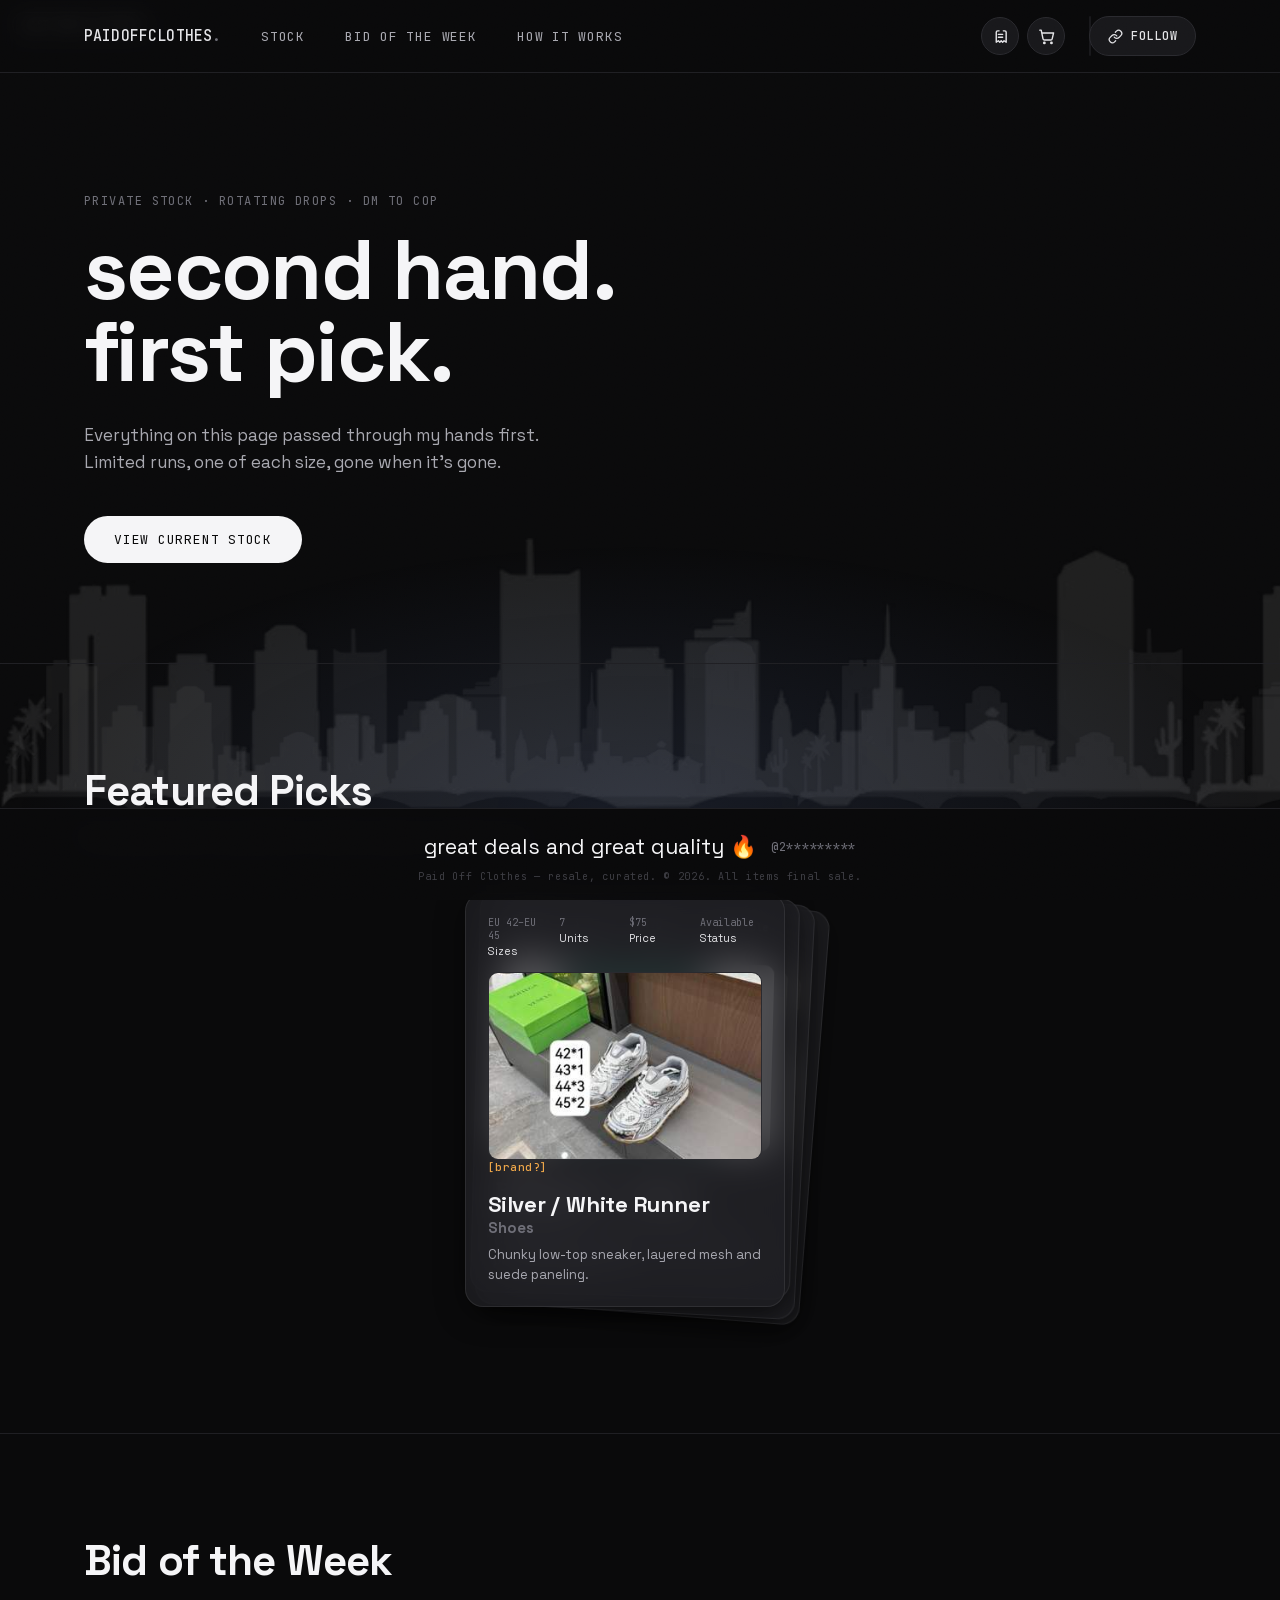
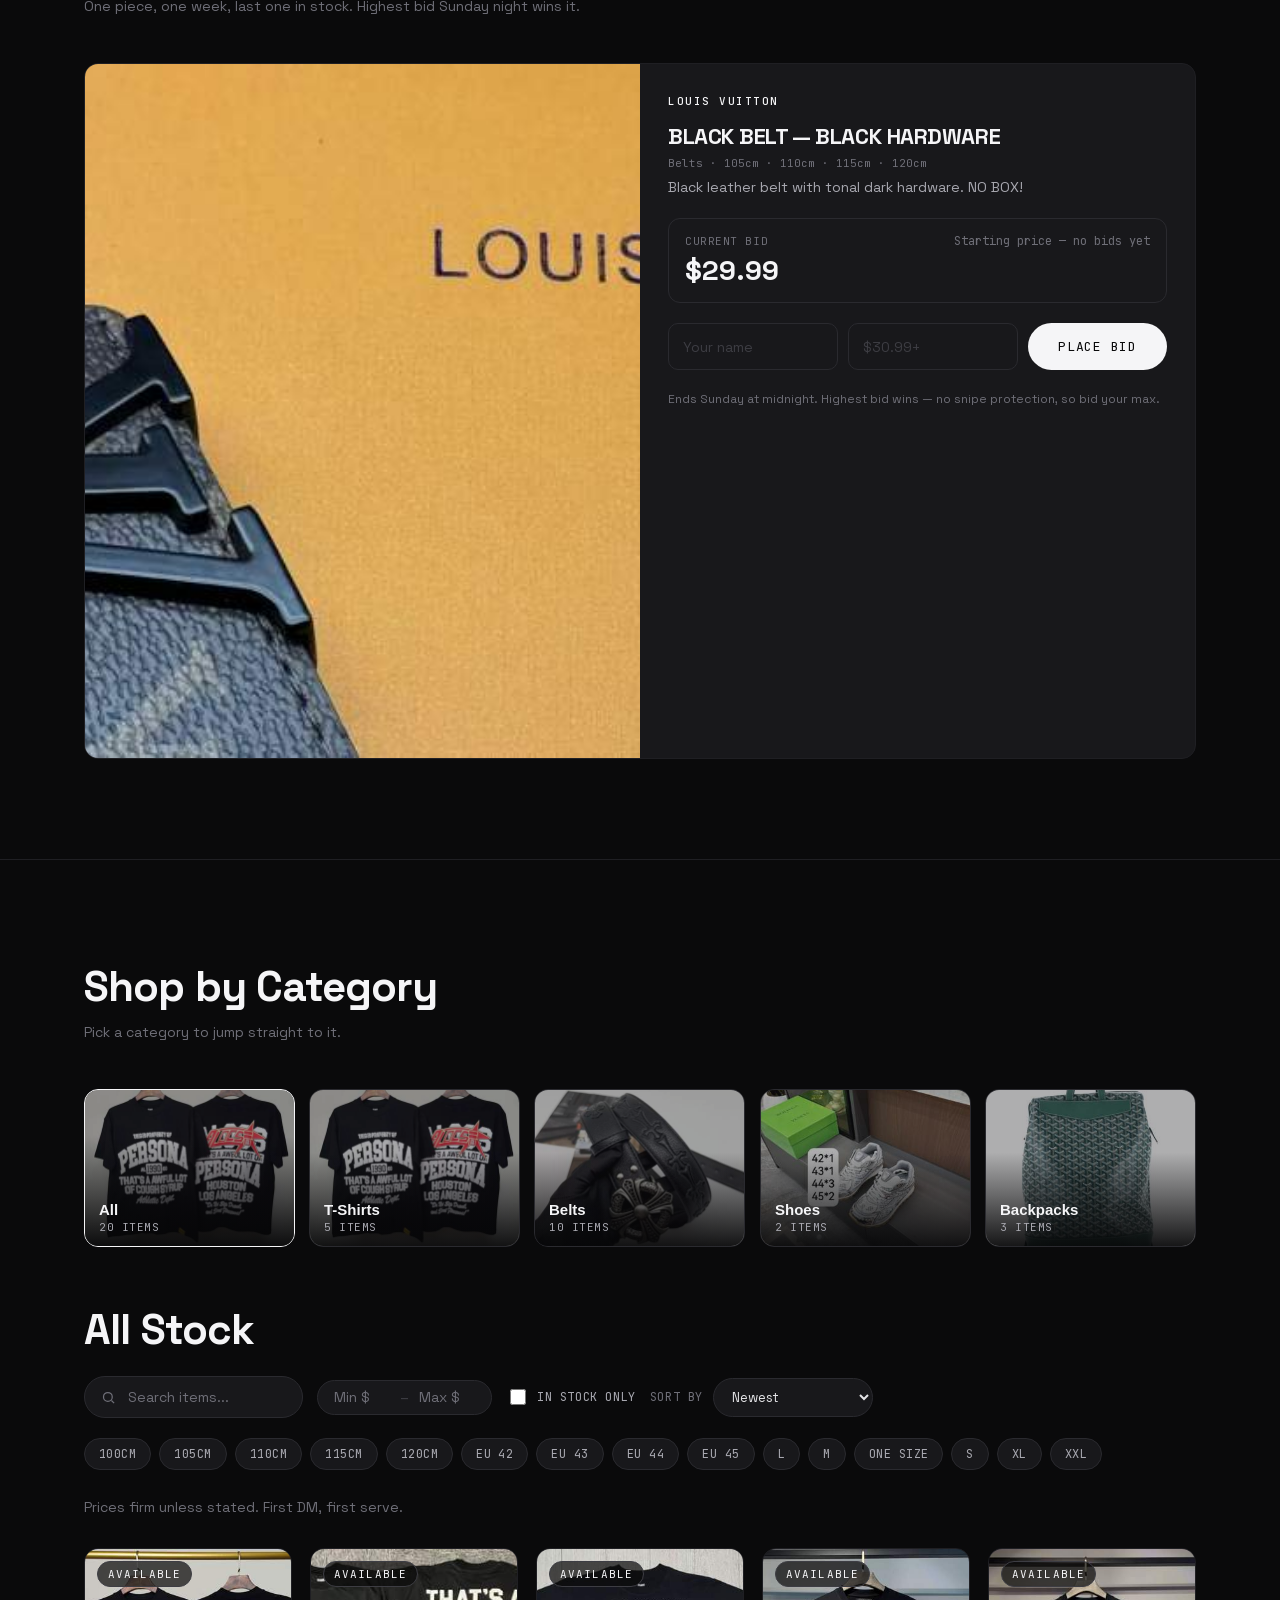
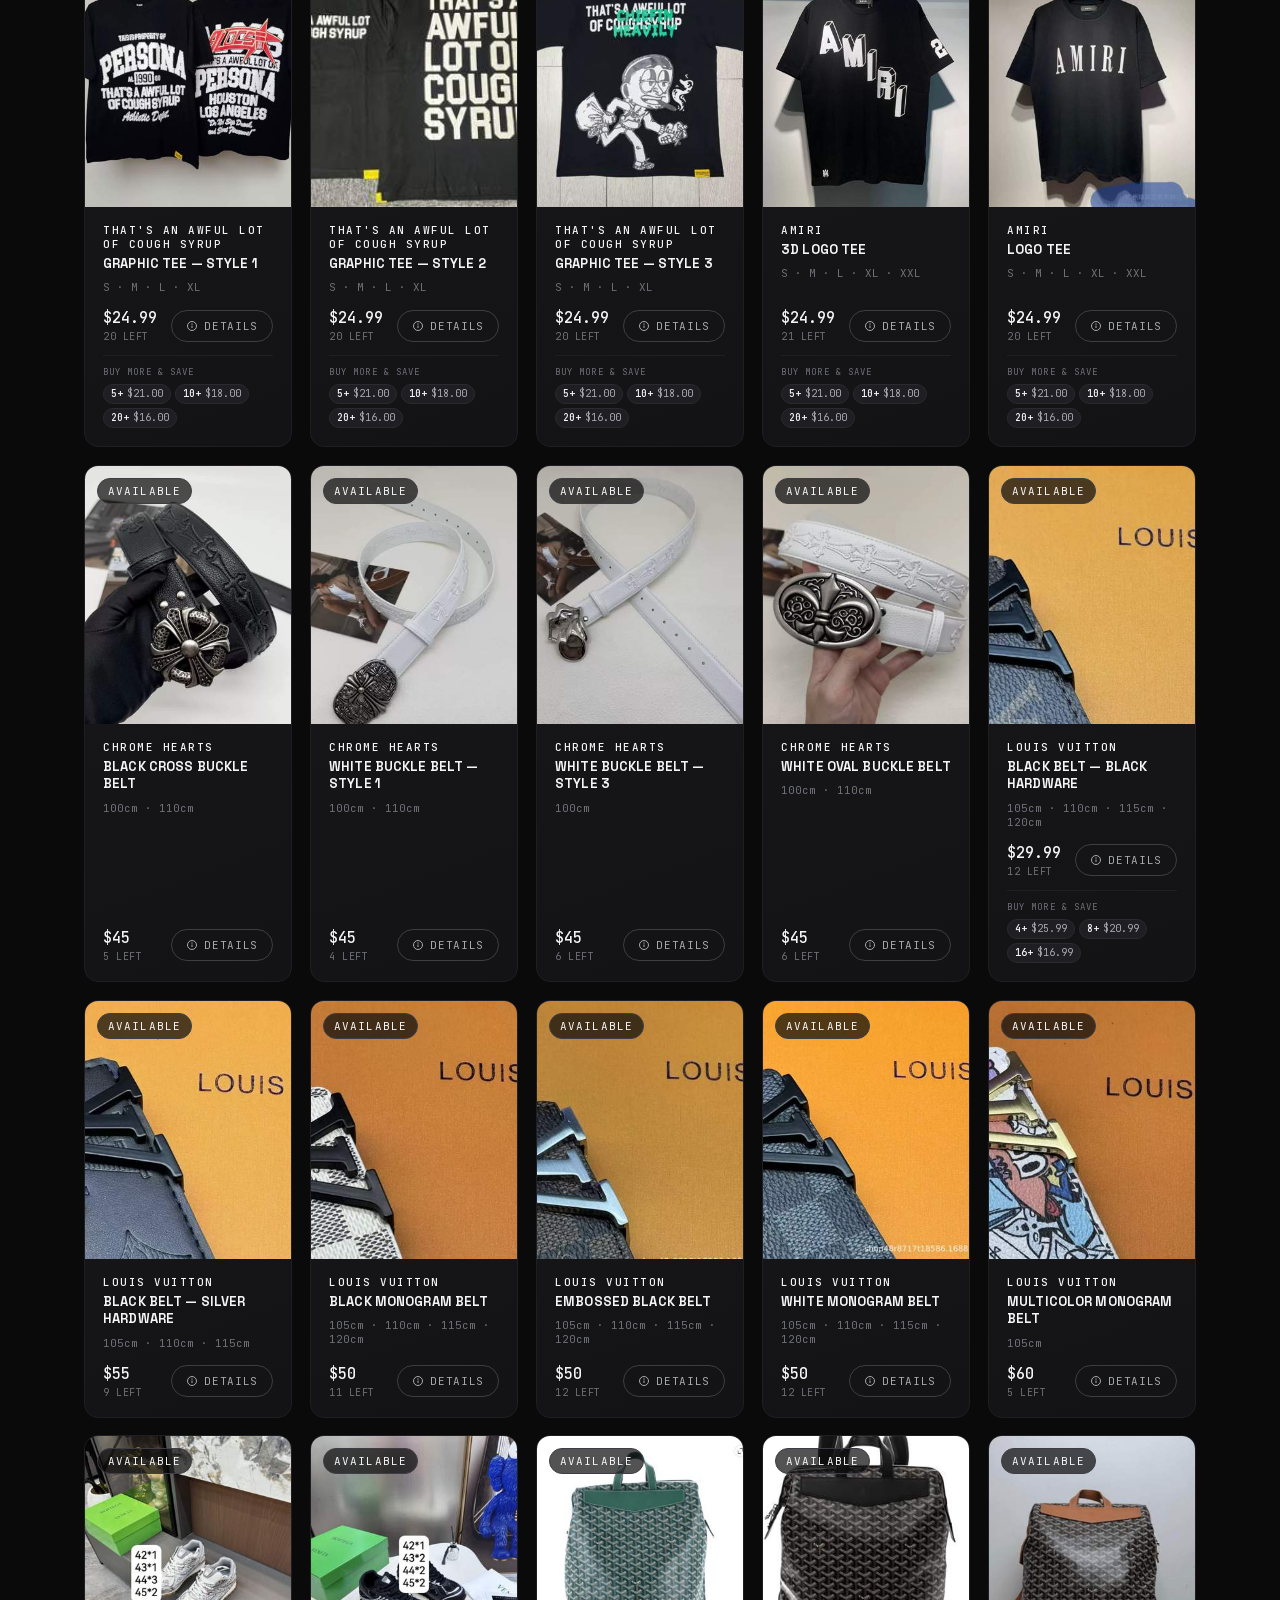
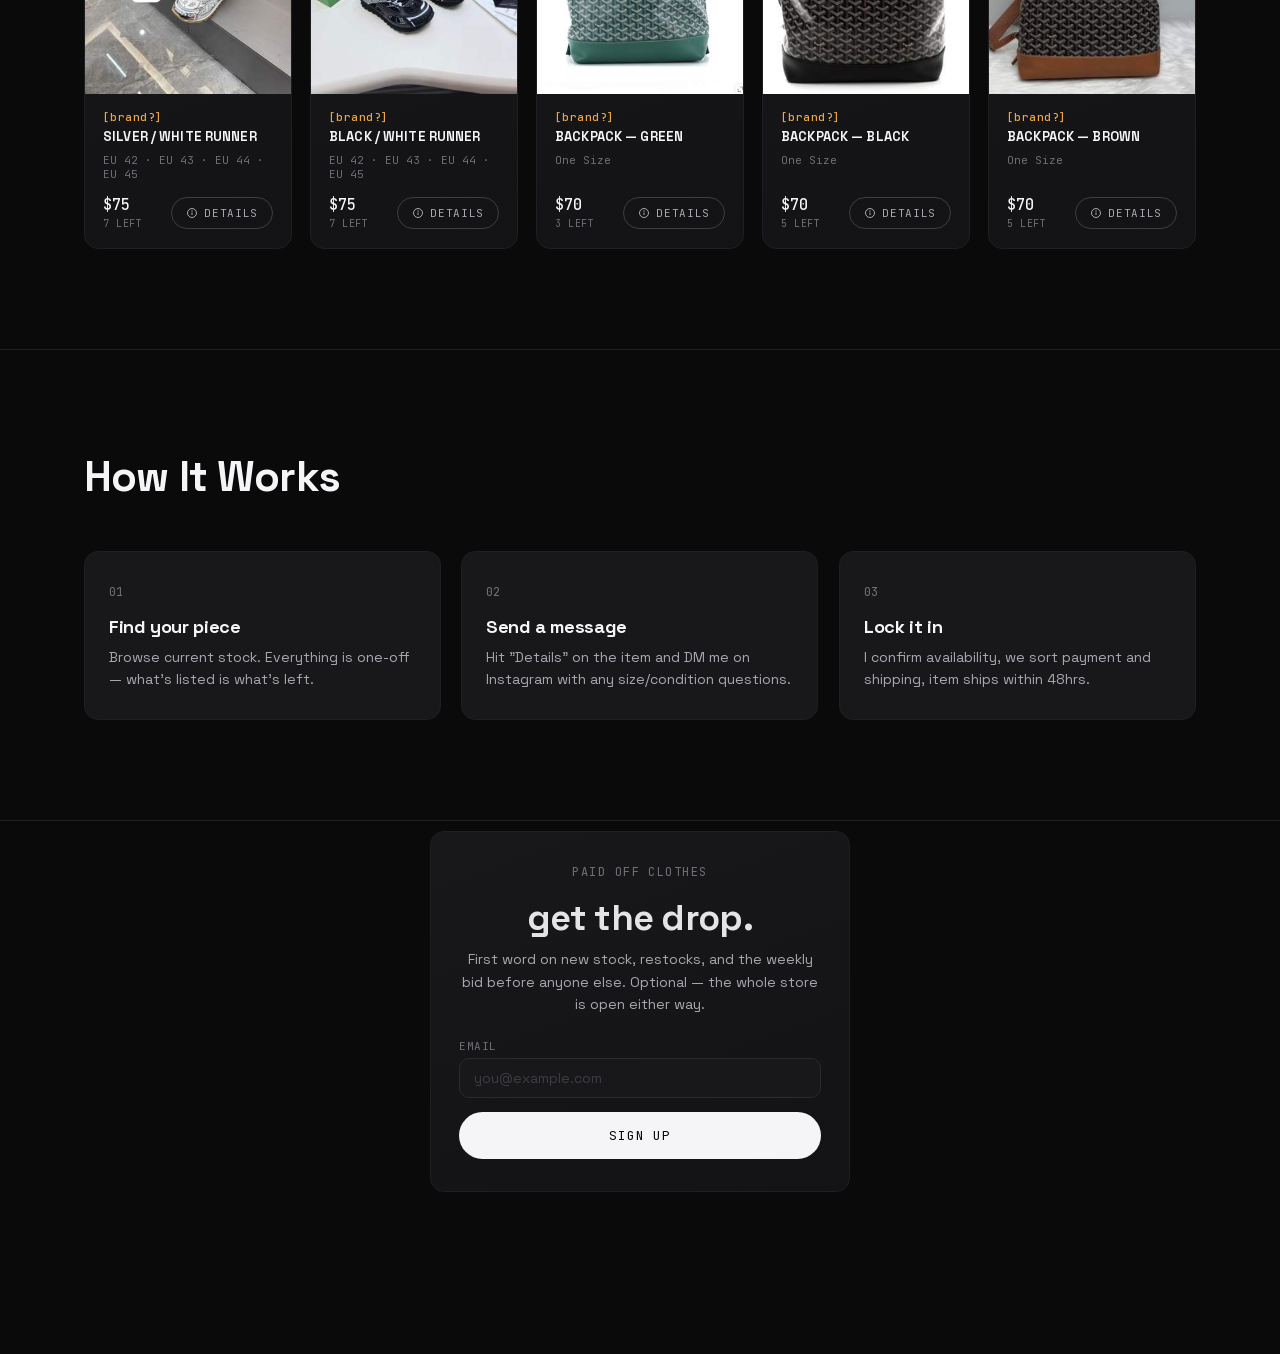
==== commit 153c6b25: "Save current Mac website work before PC sync" ====
--- a/index.html
+++ b/index.html
@@ -14,7 +14,7 @@
      are parsed. -->
 <link rel="icon" href="images/favicon.png" type="image/png" />
 <link rel="stylesheet" href="fonts/fonts.css?v=1" />
-<link rel="stylesheet" href="styles.css?v=54" />
+<link rel="stylesheet" href="styles.css?v=56" />
 </head>
 <body>
 
@@ -301,12 +301,16 @@
         <li>DM-verified seller</li>
       </ul>
 
-      <button type="button" class="apple-pay-btn tilt" data-tilt-max="5" id="apple-pay-btn">
-        <svg viewBox="0 0 24 24" width="16" height="16" fill="currentColor"><path d="M16.5 3.5c-1 1.1-2.5 1.9-4 1.8-.2-1.5.5-3 1.4-4C14.9-.3 16.6-1 18-1c.1 1.5-.4 3-1.5 4.5zM18.1 6.2c-2.2-.1-4.1 1.3-5.2 1.3-1.1 0-2.7-1.2-4.5-1.2C6 6.3 3.7 7.7 2.5 10c-2.5 4.3-.6 10.7 1.8 14.2 1.2 1.8 2.6 3.7 4.4 3.6 1.8-.1 2.4-1.1 4.6-1.1 2.2 0 2.8 1.1 4.6 1.1 1.9 0 3.1-1.7 4.3-3.5 1.3-2 1.9-3.9 1.9-4-.1 0-3.6-1.4-3.6-5.4 0-3.4 2.7-4.9 2.8-5-1.5-2.3-3.9-2.5-4.7-2.7z"/></svg>
-        <span id="apple-pay-label">Pay</span>
-      </button>
-
-      <div class="checkout-divider"><span>or pay with card</span></div>
+      <!-- No card fields and no Apple Pay button until Stripe is actually connected. Collecting
+           card details into inputs that discard them is the one genuinely unsafe thing this site
+           could do: a real buyer types a real card number and it lands in their browser history
+           and autofill for nothing. Reserving the order is honest and works today. -->
+      <div class="checkout-notice">
+        <strong>Card payment isn&rsquo;t live yet.</strong>
+        Place the order below and it&rsquo;s held in your name for 30 minutes &mdash; then DM
+        <a href="https://instagram.com/paidoffclothes" target="_blank" rel="noopener">@paidoffclothes</a>
+        to settle up. Nothing is charged here and no card details are collected.
+      </div>
 
       <form id="checkout-form">
         <div class="form-row">
@@ -315,24 +319,8 @@
             <input type="email" id="co-email" placeholder="you@example.com" required autocomplete="email" />
           </div>
           <div class="form-field">
-            <label for="co-name">Name on Card</label>
-            <input type="text" id="co-name" placeholder="Jordan Smith" required autocomplete="cc-name" />
-          </div>
-        </div>
-
-        <div class="form-field">
-          <label for="co-card">Card Number</label>
-          <input type="text" id="co-card" placeholder="4242 4242 4242 4242" inputmode="numeric" maxlength="19" required autocomplete="cc-number" />
-        </div>
-
-        <div class="form-row">
-          <div class="form-field">
-            <label for="co-exp">Expiry</label>
-            <input type="text" id="co-exp" placeholder="MM / YY" inputmode="numeric" maxlength="7" required autocomplete="cc-exp" />
-          </div>
-          <div class="form-field">
-            <label for="co-cvc">CVC</label>
-            <input type="text" id="co-cvc" placeholder="123" inputmode="numeric" maxlength="4" required autocomplete="cc-csc" />
+            <label for="co-name">Your Name</label>
+            <input type="text" id="co-name" placeholder="Jordan Smith" required autocomplete="name" />
           </div>
         </div>
 
@@ -367,9 +355,9 @@
         </div>
 
         <button type="submit" class="btn btn-primary checkout-pay-btn tilt" data-tilt-max="6" id="checkout-pay-btn">
-          <span id="checkout-pay-label">Pay <span id="checkout-pay-amount"></span></span>
+          <span id="checkout-pay-label">Reserve <span id="checkout-pay-amount"></span></span>
         </button>
-        <p class="checkout-disclaimer">Preview checkout — no payment is actually processed yet.</p>
+        <p class="checkout-disclaimer">No payment is taken here and no card details are collected. Your items are held for 30 minutes.</p>
       </form>
     </div>
 
@@ -449,6 +437,6 @@
 
 
 
-<script src="script.js?v=54"></script>
+<script src="script.js?v=56"></script>
 </body>
 </html>
--- a/styles.css
+++ b/styles.css
@@ -2119,6 +2119,12 @@
 .checkout-error{background:#2a1414;border:1px solid #5c2b2b;color:#fca5a5;border-radius:10px;
   padding:11px 13px;margin-bottom:14px;font-size:13px;line-height:1.55}
 
+/* Shown in place of the card fields until a real payment processor is connected. */
+.checkout-notice{background:var(--g950);border:1px solid var(--g800);border-radius:12px;
+  padding:14px 16px;margin-bottom:18px;font-size:13px;line-height:1.6;color:var(--g300)}
+.checkout-notice strong{color:var(--white);display:block;margin-bottom:4px}
+.checkout-notice a{color:var(--white)}
+
 @media (hover: none) {
 
   /* 1. Film grain. A viewport-sized `mix-blend-mode: overlay` layer forces Safari to re-composite
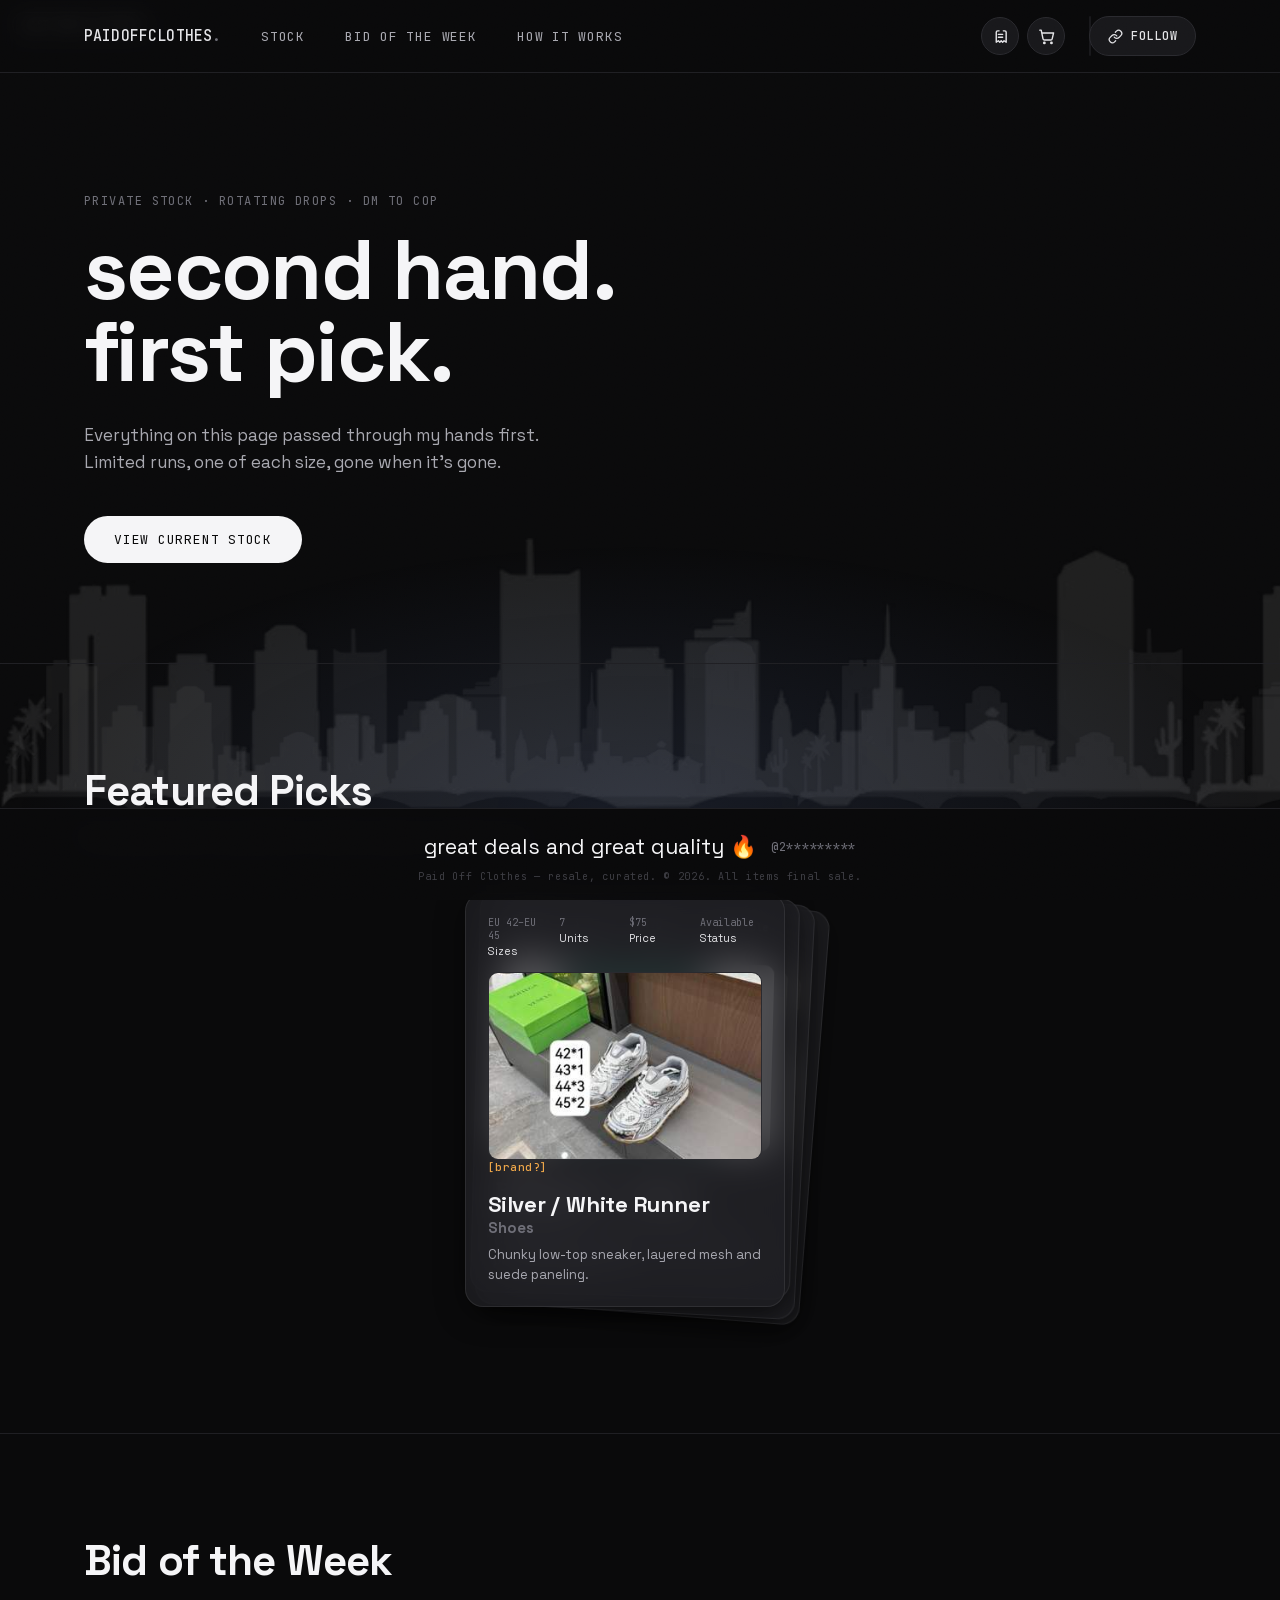
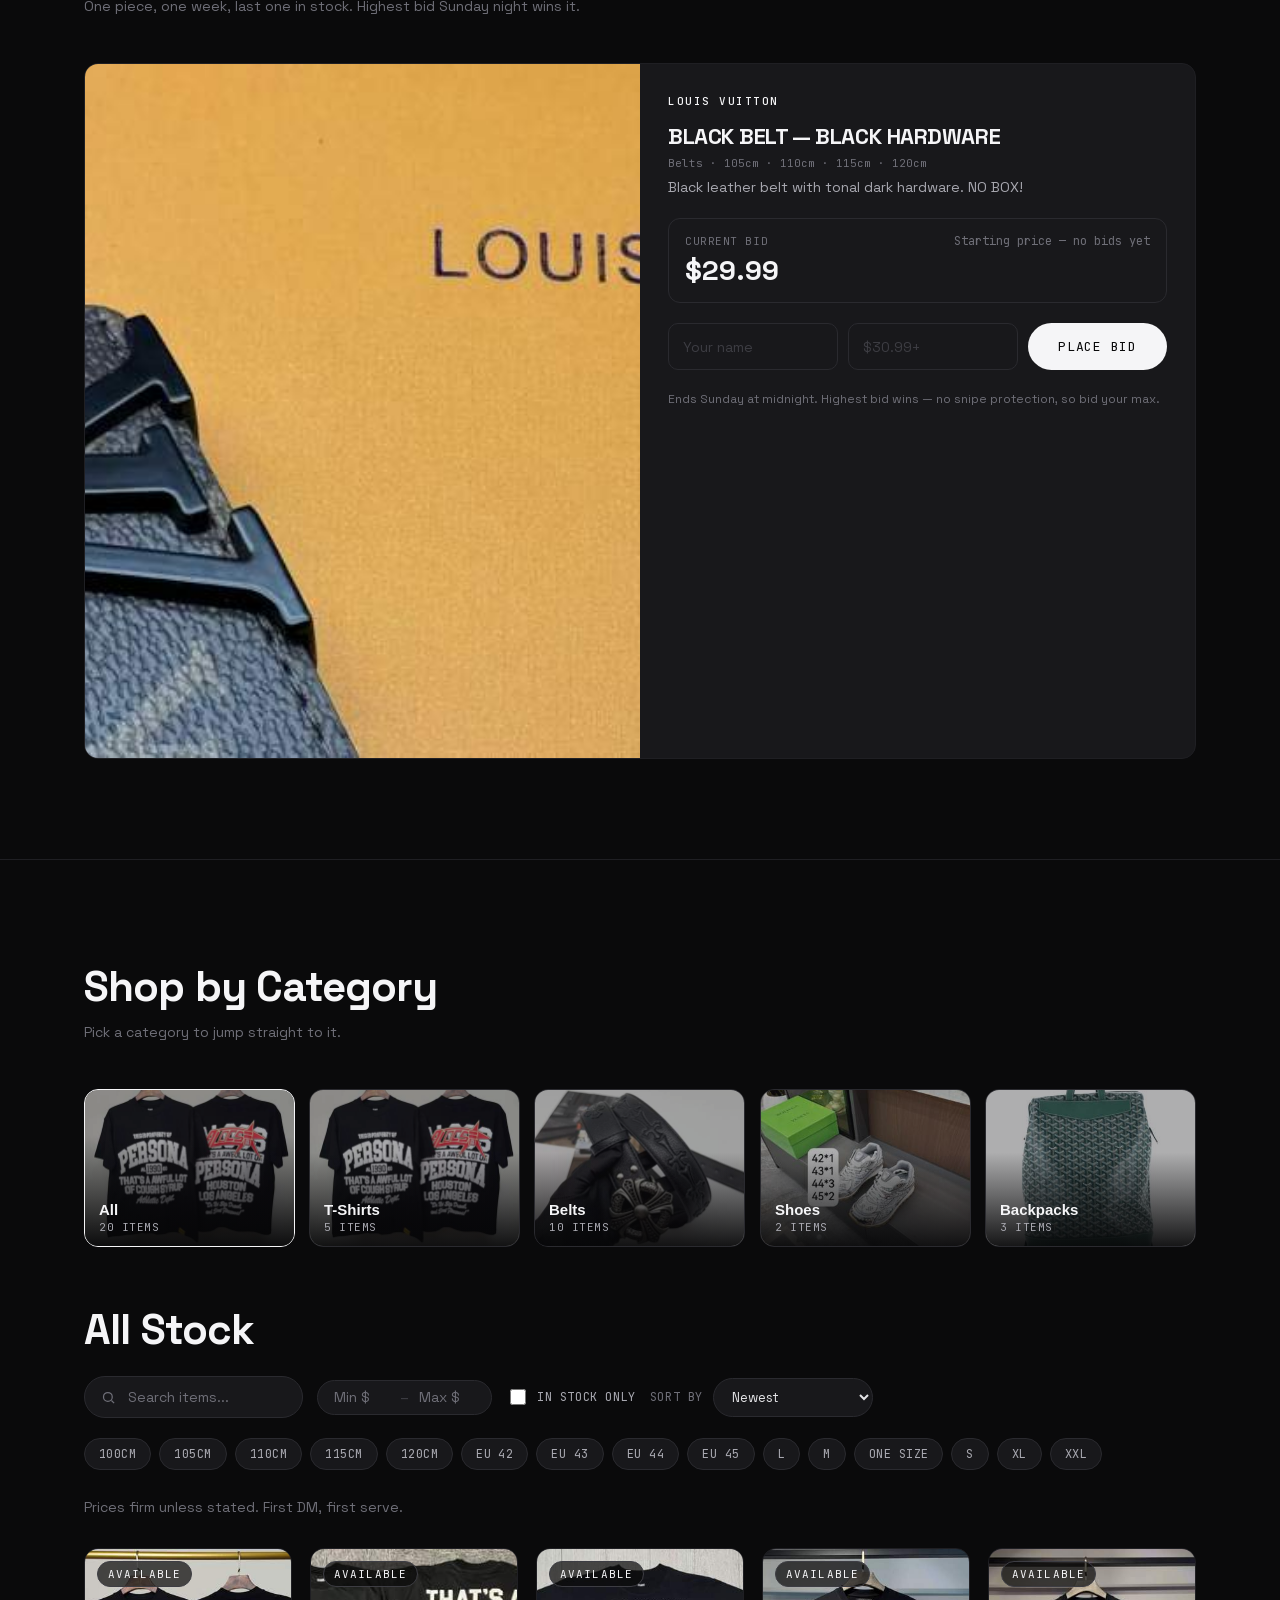
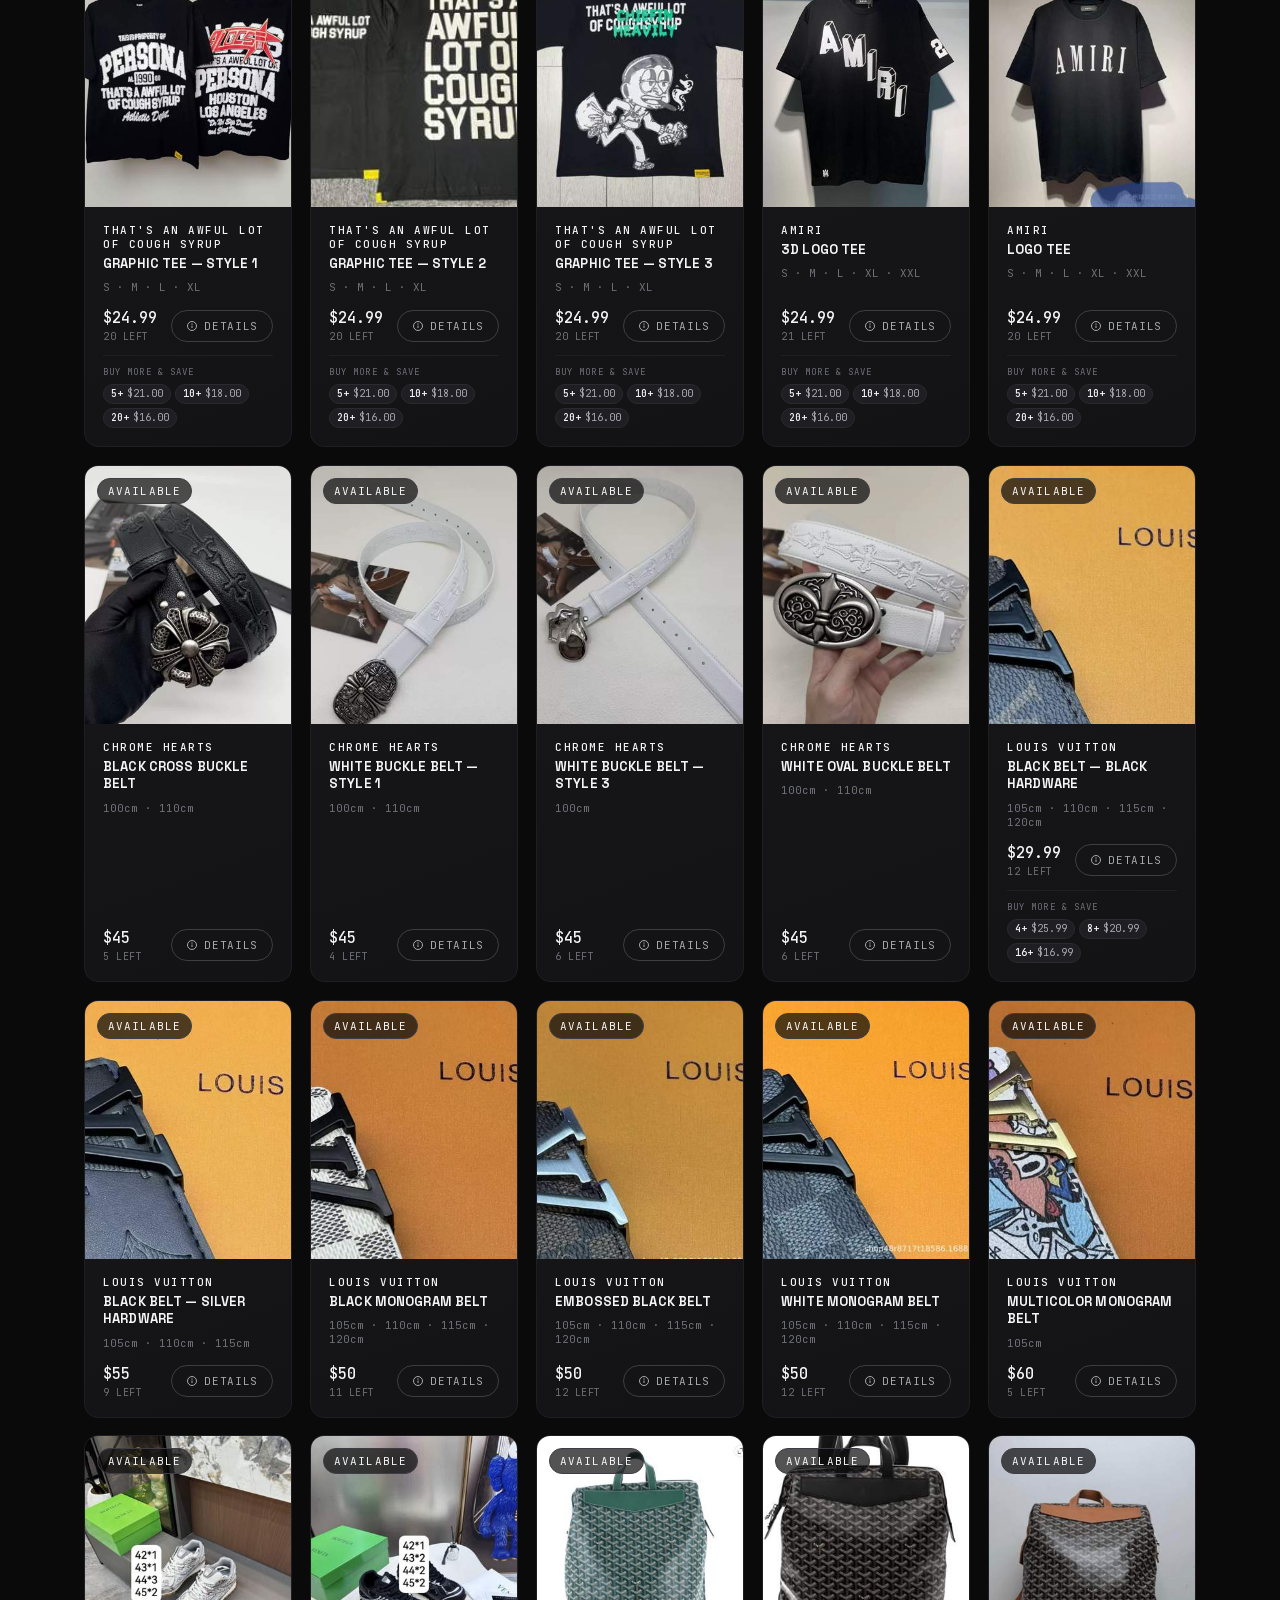
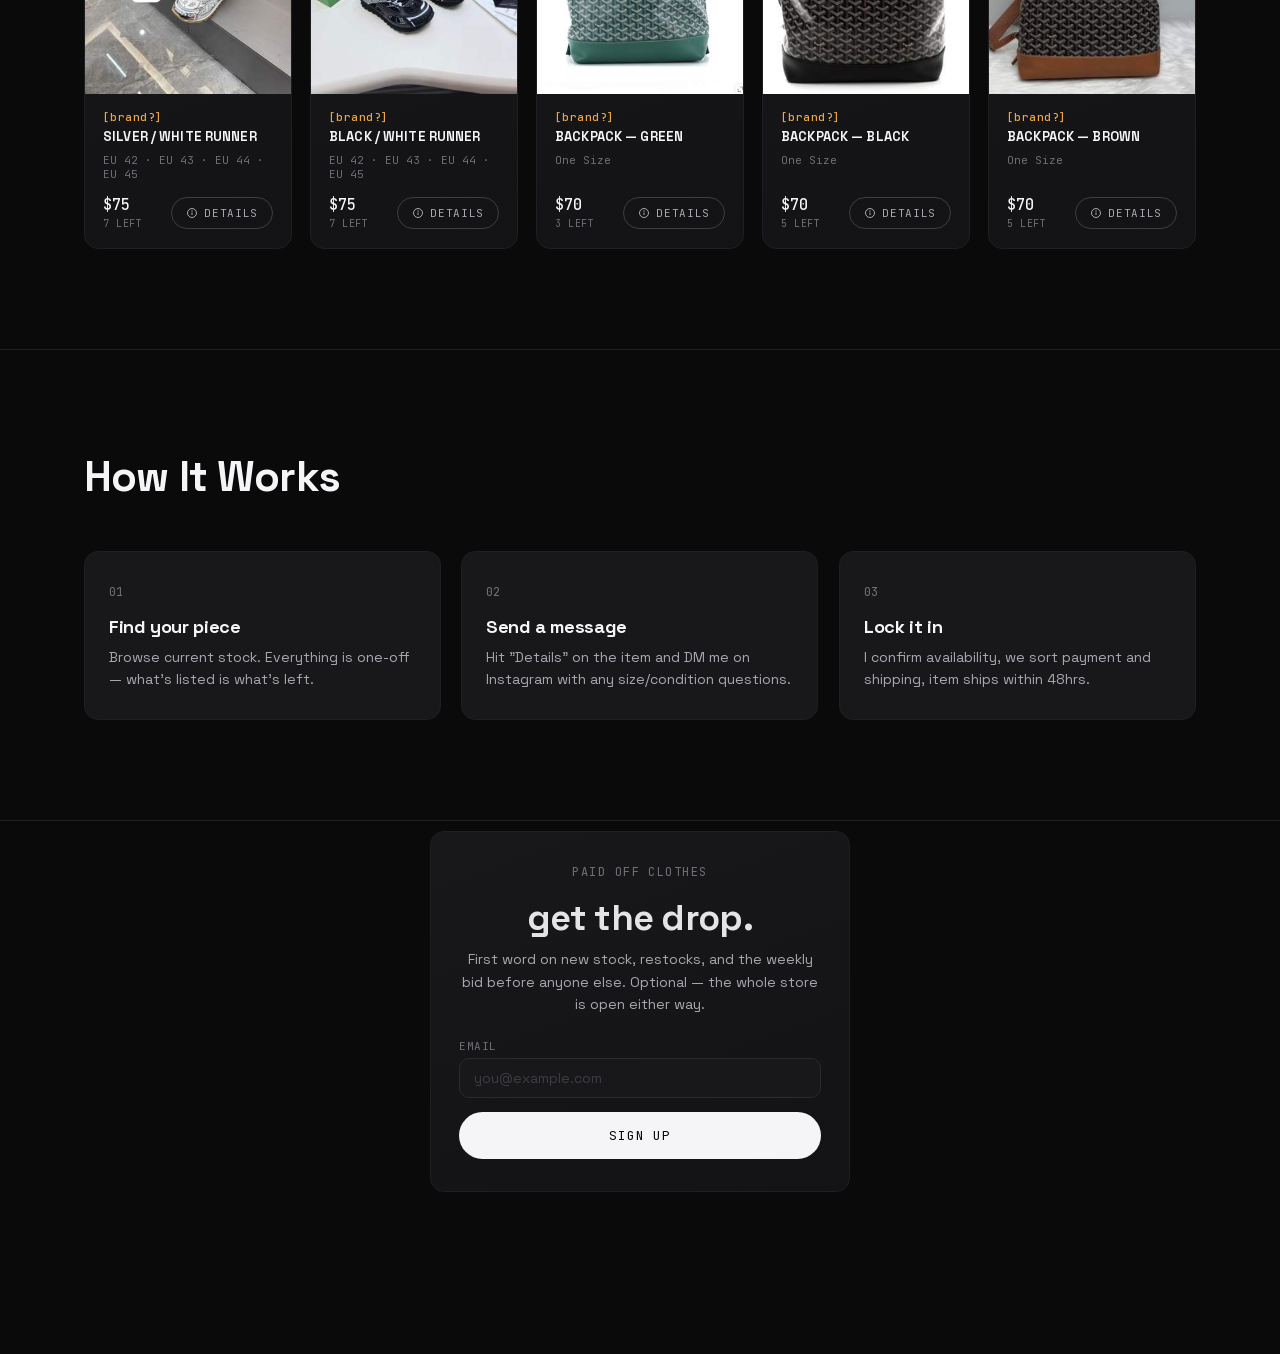
==== commit a631ff46: "Protect customer order lookup" ====
--- a/index.html
+++ b/index.html
@@ -3,7 +3,7 @@
 <head>
 <meta charset="UTF-8" />
 <meta name="viewport" content="width=device-width, initial-scale=1.0" />
-<title>Paid Off Clothes — Curated Resale</title>
+<title>Paid Off Clothes</title>
 <!-- Fonts are self-hosted in fonts/ — no third-party host on the critical path.
      They used to come from fonts.googleapis.com, which is render-blocking: on a phone whose
      Wi-Fi had no route to Google, Safari sat on WebKit's stylesheet timeout before painting.
@@ -14,7 +14,7 @@
      are parsed. -->
 <link rel="icon" href="images/favicon.png" type="image/png" />
 <link rel="stylesheet" href="fonts/fonts.css?v=1" />
-<link rel="stylesheet" href="styles.css?v=56" />
+<link rel="stylesheet" href="styles.css?v=57" />
 </head>
 <body>
 
@@ -418,25 +418,29 @@
     <button type="button" class="modal-close" id="orders-close" aria-label="Close">&times;</button>
     <div class="checkout-body">
       <p class="eyebrow">My Orders</p>
-      <h3>Look Up Your Orders</h3>
-      <p class="section-note">No account needed — enter the email you used at checkout.</p>
+      <h3>Look Up Your Order</h3>
+      <p class="section-note">No account needed — enter the email and order reference from your checkout confirmation.</p>
 
       <form id="orders-lookup-form">
         <div class="form-field">
           <label for="orders-email">Email</label>
           <input type="email" id="orders-email" placeholder="you@example.com" required autocomplete="email" />
         </div>
-        <button type="submit" class="btn btn-primary checkout-pay-btn tilt" data-tilt-max="6">Find My Orders</button>
+        <div class="form-field">
+          <label for="orders-ref">Order reference</label>
+          <input type="text" id="orders-ref" placeholder="PO-XXXXXXXX" required autocomplete="off" />
+        </div>
+        <button type="submit" class="btn btn-primary checkout-pay-btn tilt" data-tilt-max="6">Find My Order</button>
       </form>
 
       <div class="checkout-items" id="orders-list"></div>
-      <p class="cart-empty-note" id="orders-empty-note" hidden>No orders found for that email yet.</p>
-    </div>
-  </div>
-</div>
-
-
-
-<script src="script.js?v=56"></script>
+      <p class="cart-empty-note" id="orders-empty-note" hidden>No matching order found. Check your email and order reference.</p>
+    </div>
+  </div>
+</div>
+
+
+
+<script src="script.js?v=57"></script>
 </body>
 </html>
--- a/styles.css
+++ b/styles.css
@@ -1596,6 +1596,22 @@
     overflow-x: hidden;
     overflow-x: clip;
   }
+}
+
+/* ---------- reduced vertical rhythm on phones ----------
+   Every section carries 100-120px of top/bottom padding sized for a desktop-length scroll. On a
+   390-430px phone that reads as dead space between sections — close to a full screen of empty
+   black between the hero and Featured Picks, and again between Bid of the Week and Shop by
+   Category. Trimmed here so five stacked sections don't compound into several viewport-heights of
+   nothing; desktop keeps the original spacing untouched. */
+@media (max-width: 640px) {
+  .hero { padding: 64px 0 48px; }
+  .featured { padding: 56px 0 40px; }
+  .bid-week,
+  .stock,
+  .how,
+  .contact { padding: 56px 0; }
+  .section-head { margin-bottom: 32px; }
 }
 
 /* Narrowest phones: drop the "Follow" wordmark to its icon so the top row still fits. */
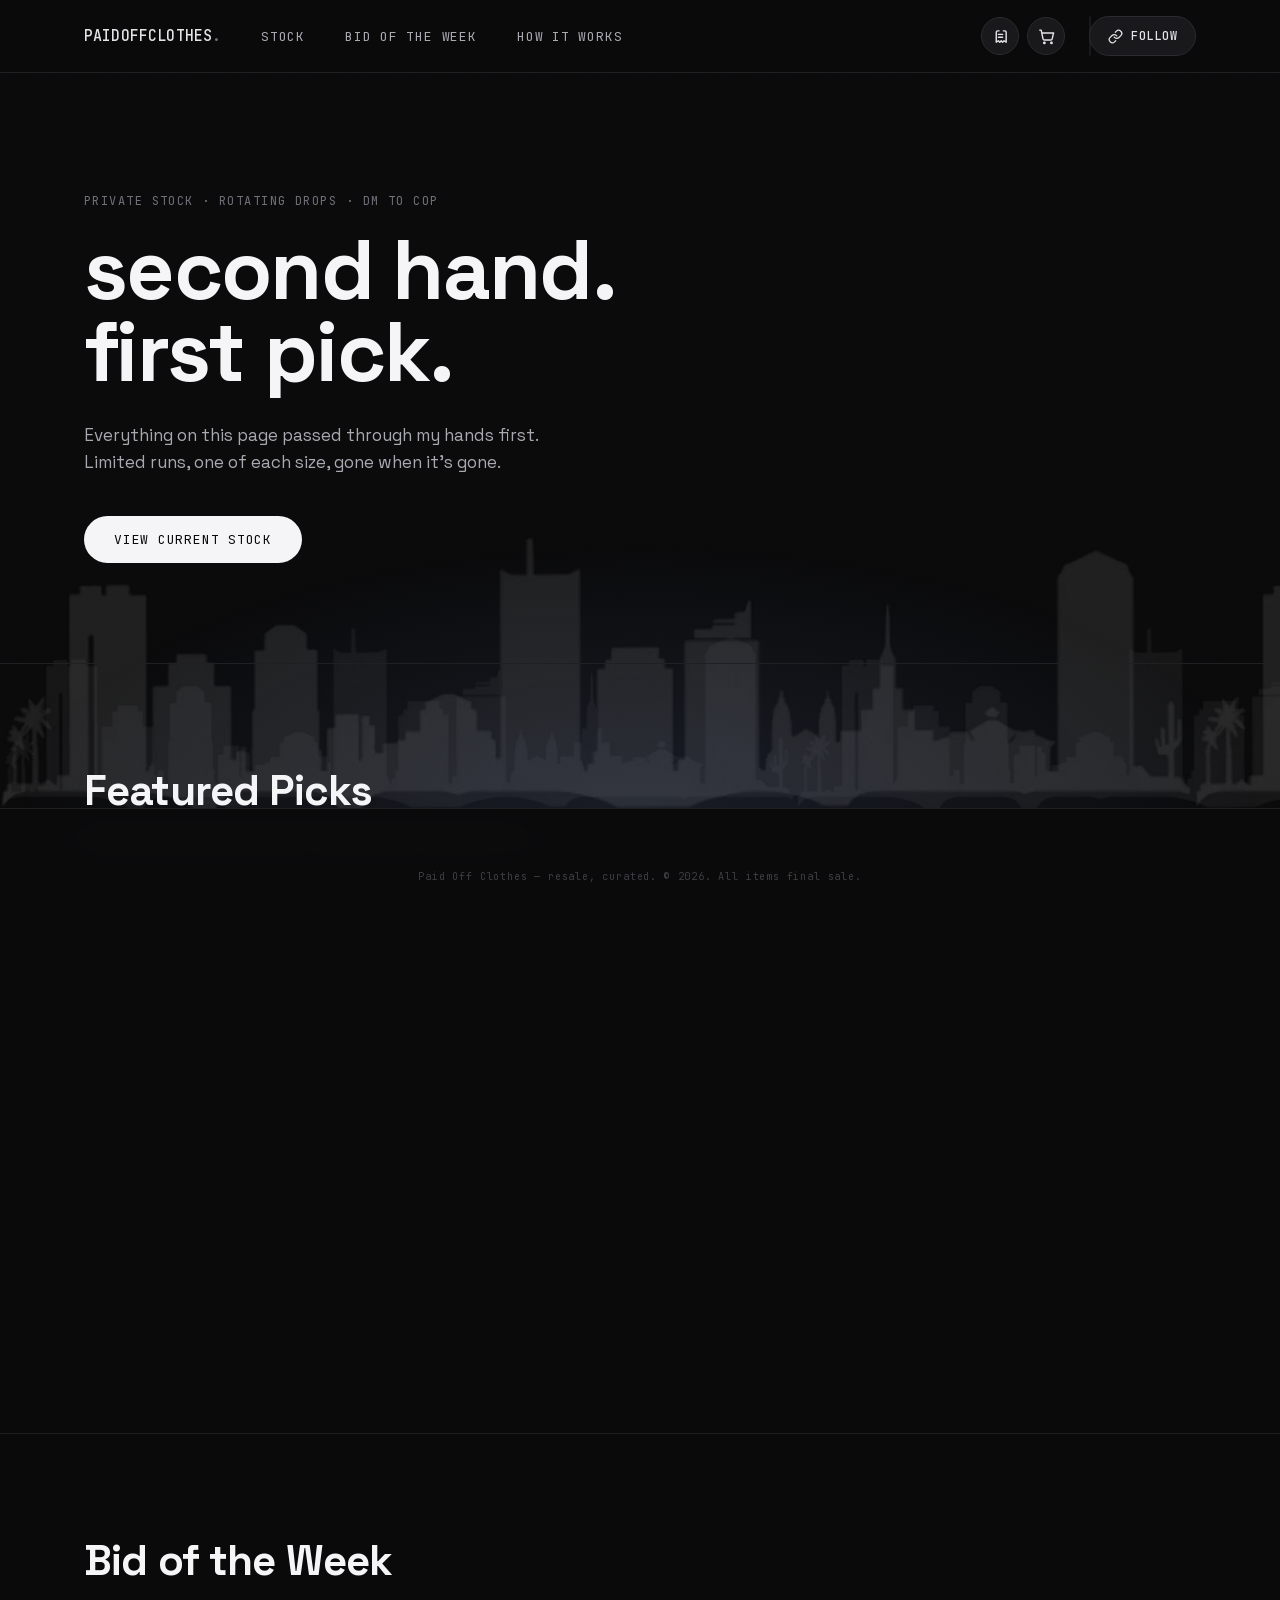
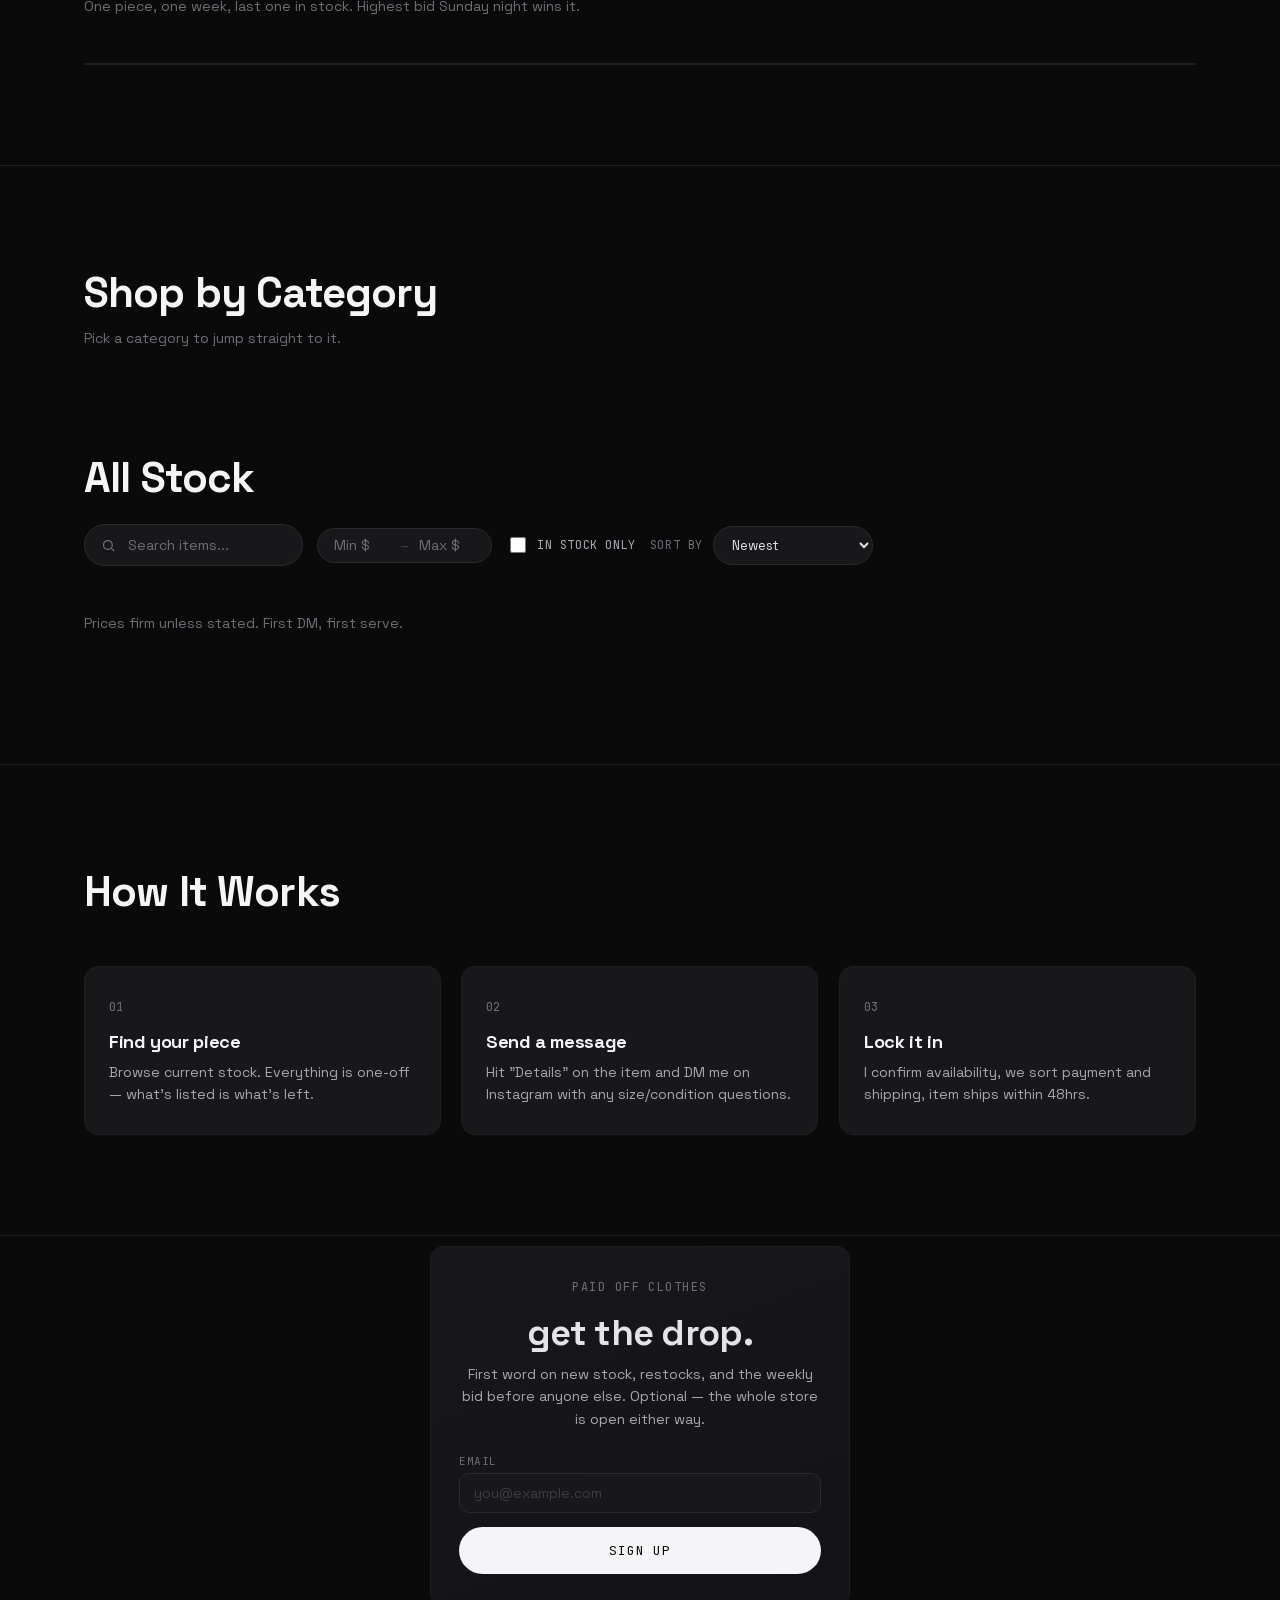
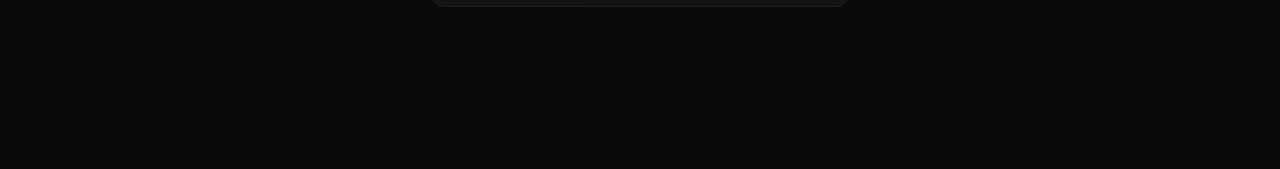
==== commit 8bf1d250: "Refresh mobile asset cache" ====
--- a/index.html
+++ b/index.html
@@ -14,7 +14,7 @@
      are parsed. -->
 <link rel="icon" href="images/favicon.png" type="image/png" />
 <link rel="stylesheet" href="fonts/fonts.css?v=1" />
-<link rel="stylesheet" href="styles.css?v=57" />
+<link rel="stylesheet" href="styles.css?v=58" />
 </head>
 <body>
 
@@ -441,6 +441,7 @@
 
 
 
-<script src="script.js?v=57"></script>
+<script src="script.js?v=58"></script>
 </body>
 </html>
+
--- a/styles.css
+++ b/styles.css
@@ -1726,7 +1726,7 @@
     radial-gradient(120% 62% at 50% 100%, #14161f 0%, #0b0c11 45%, #000 100%),
     #000;
   perspective: 1600px;
-  animation: intro-out 700ms cubic-bezier(0.4, 0, 0.2, 1) 2600ms both;
+  animation: intro-out 350ms cubic-bezier(0.4, 0, 0.2, 1) 650ms both;
 }
 
 .intro[hidden] { display: none; }
@@ -2180,3 +2180,14 @@
   }
   .tilt-glow { display: none; }
 }
+
+
+@media (max-width: 768px) {
+  .intro {
+    display: none !important;
+  }
+
+  body.intro-playing {
+    overflow: auto !important;
+  }
+}
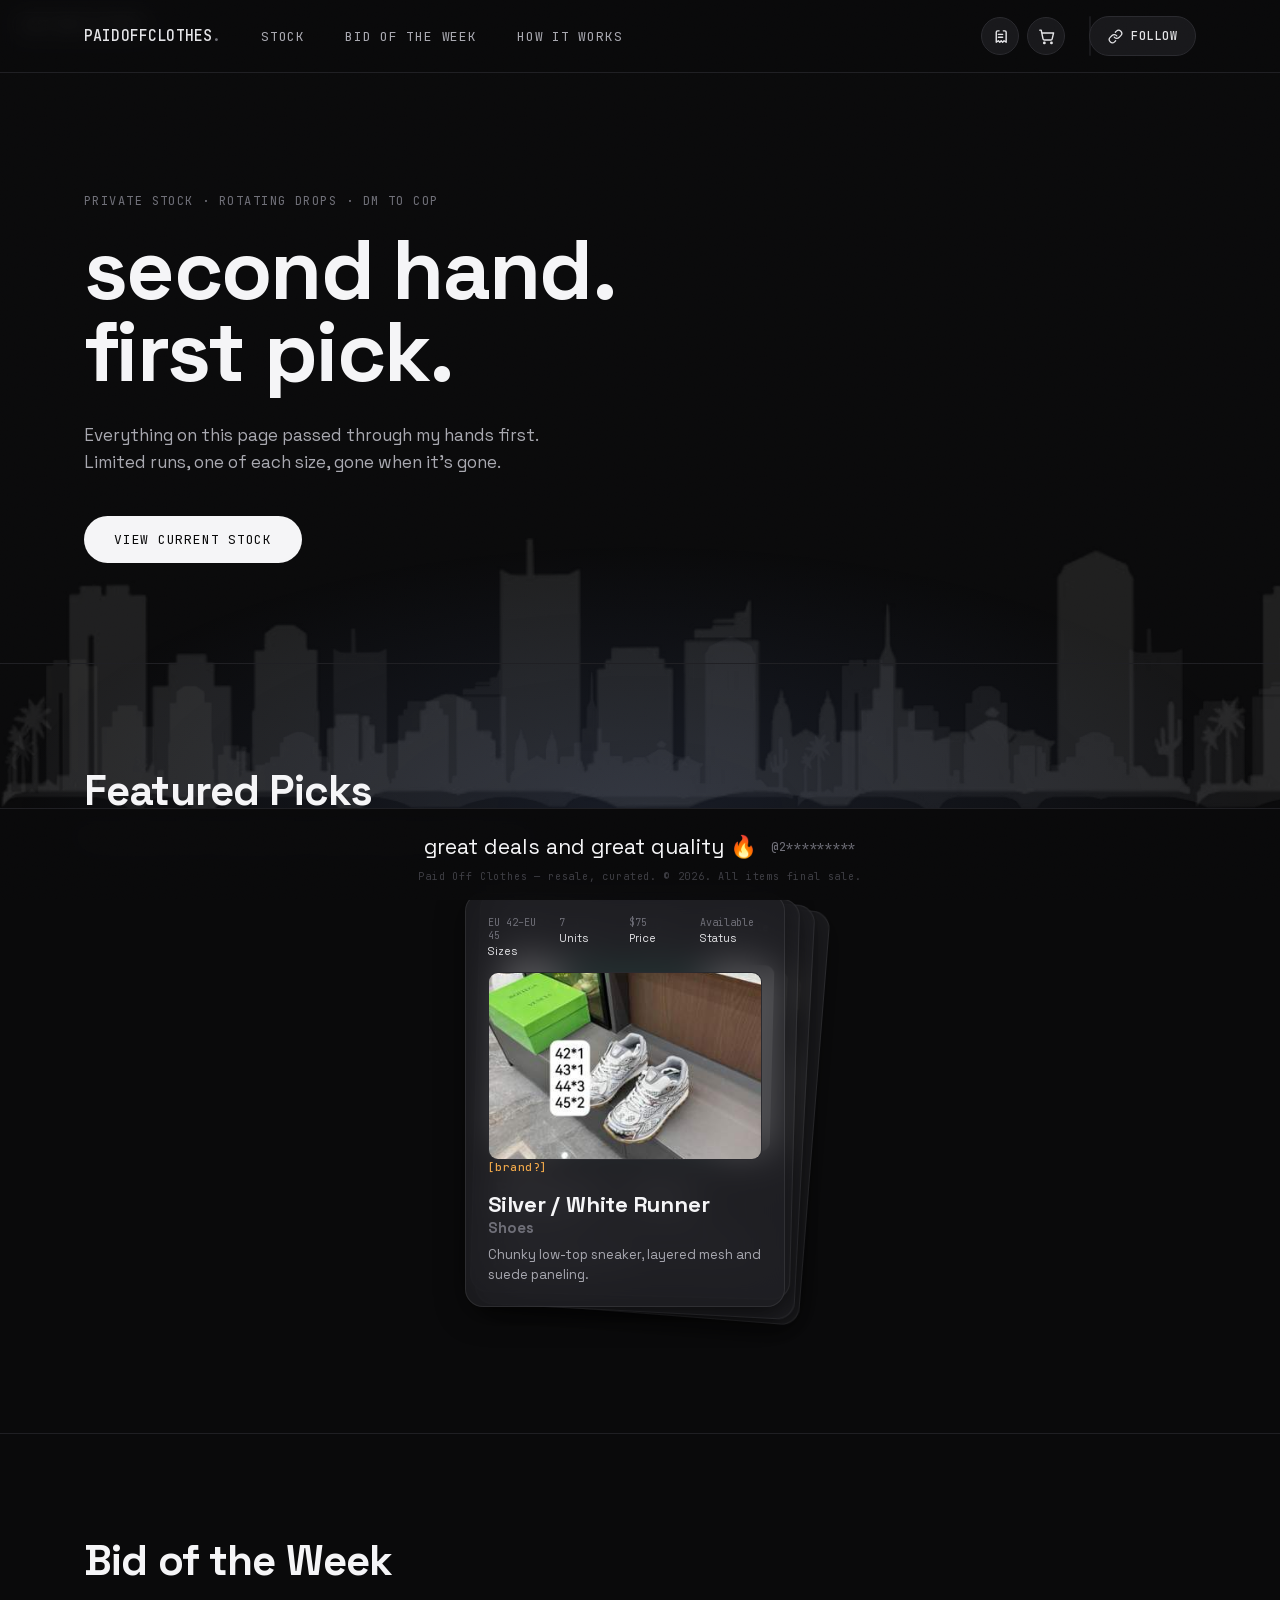
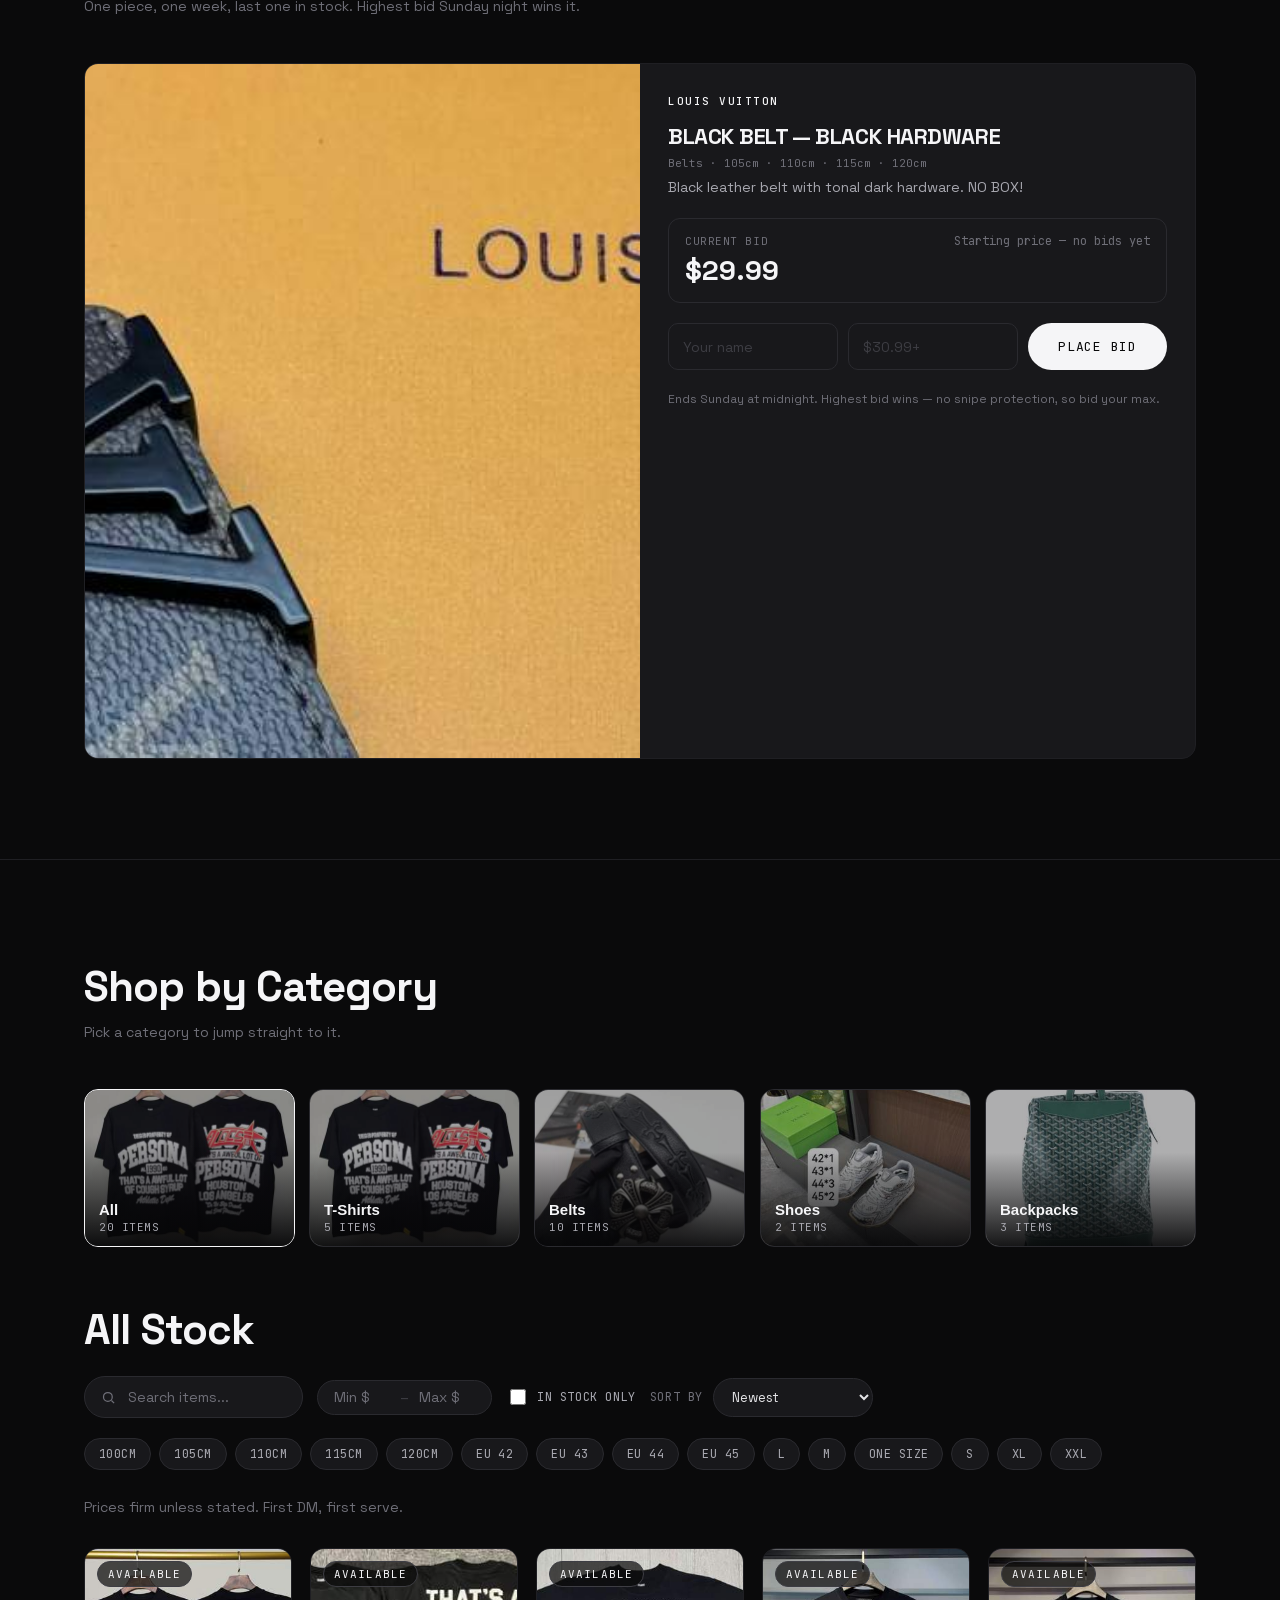
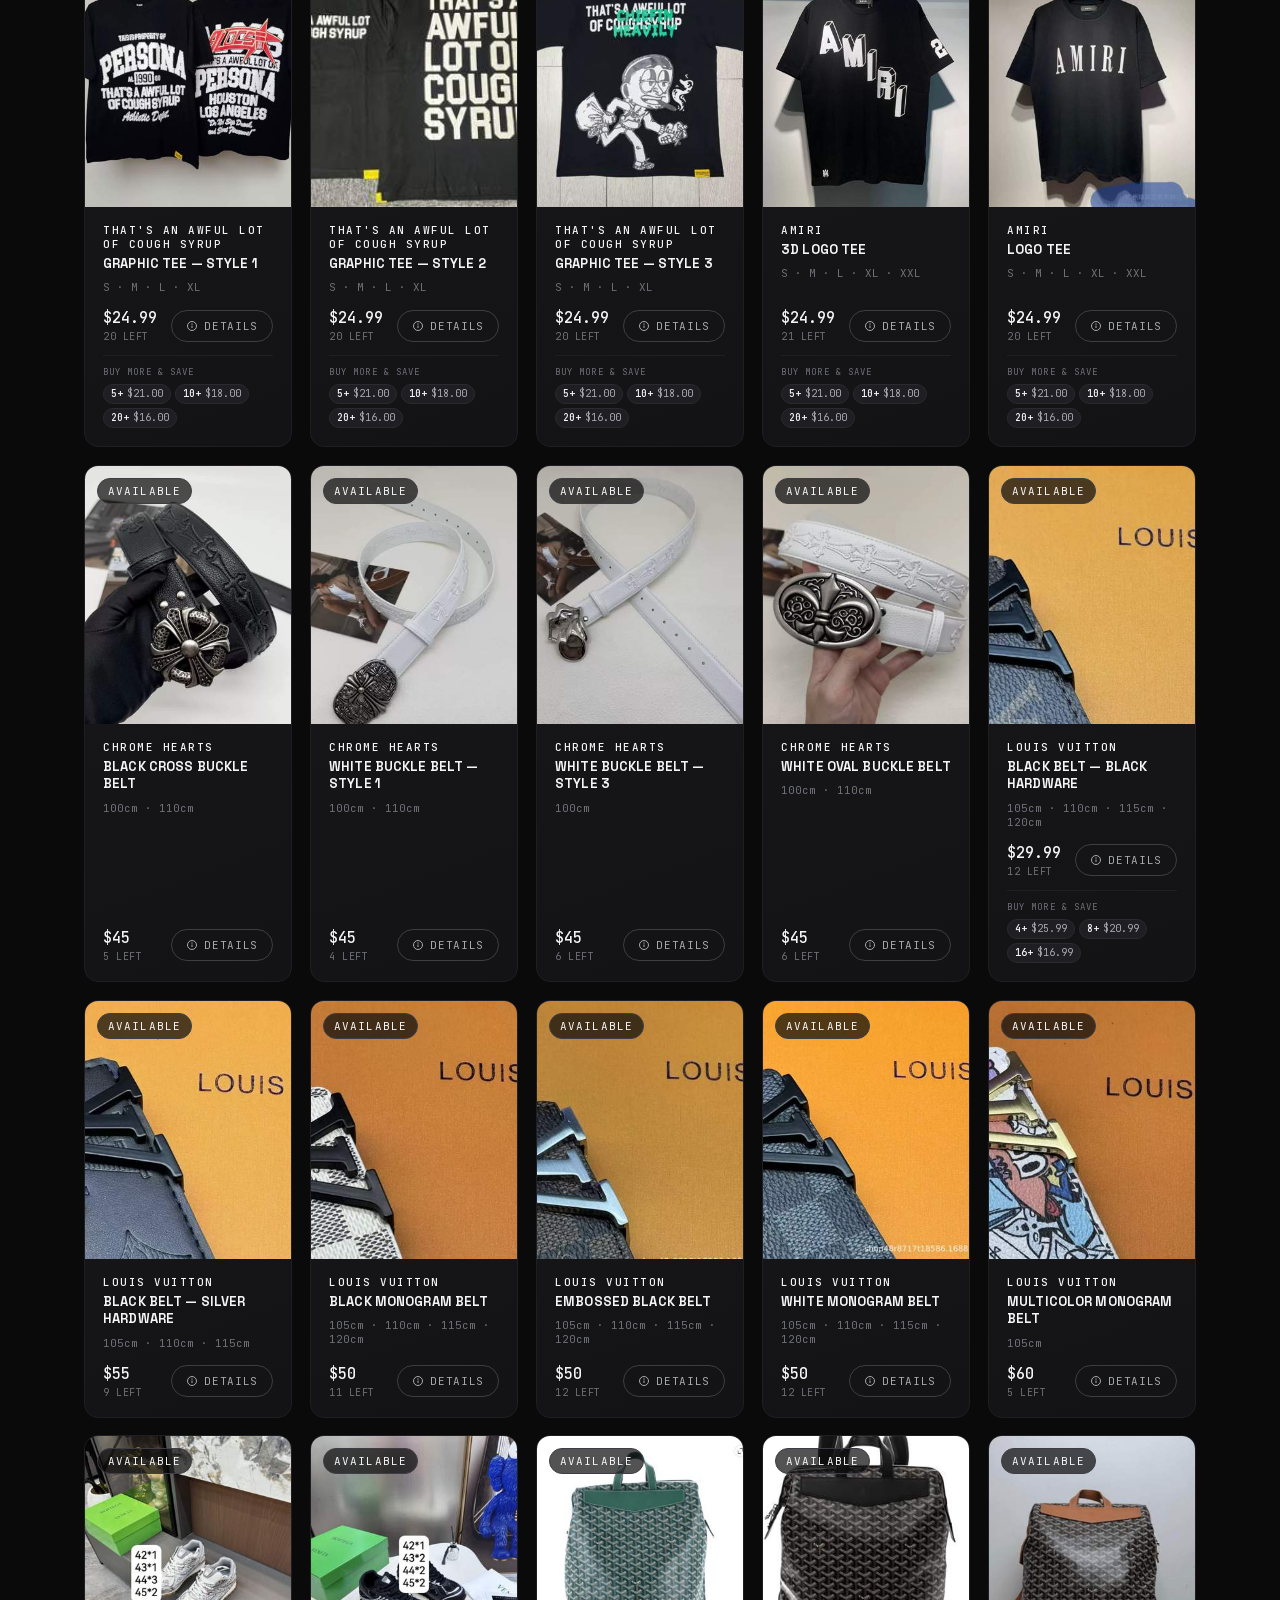
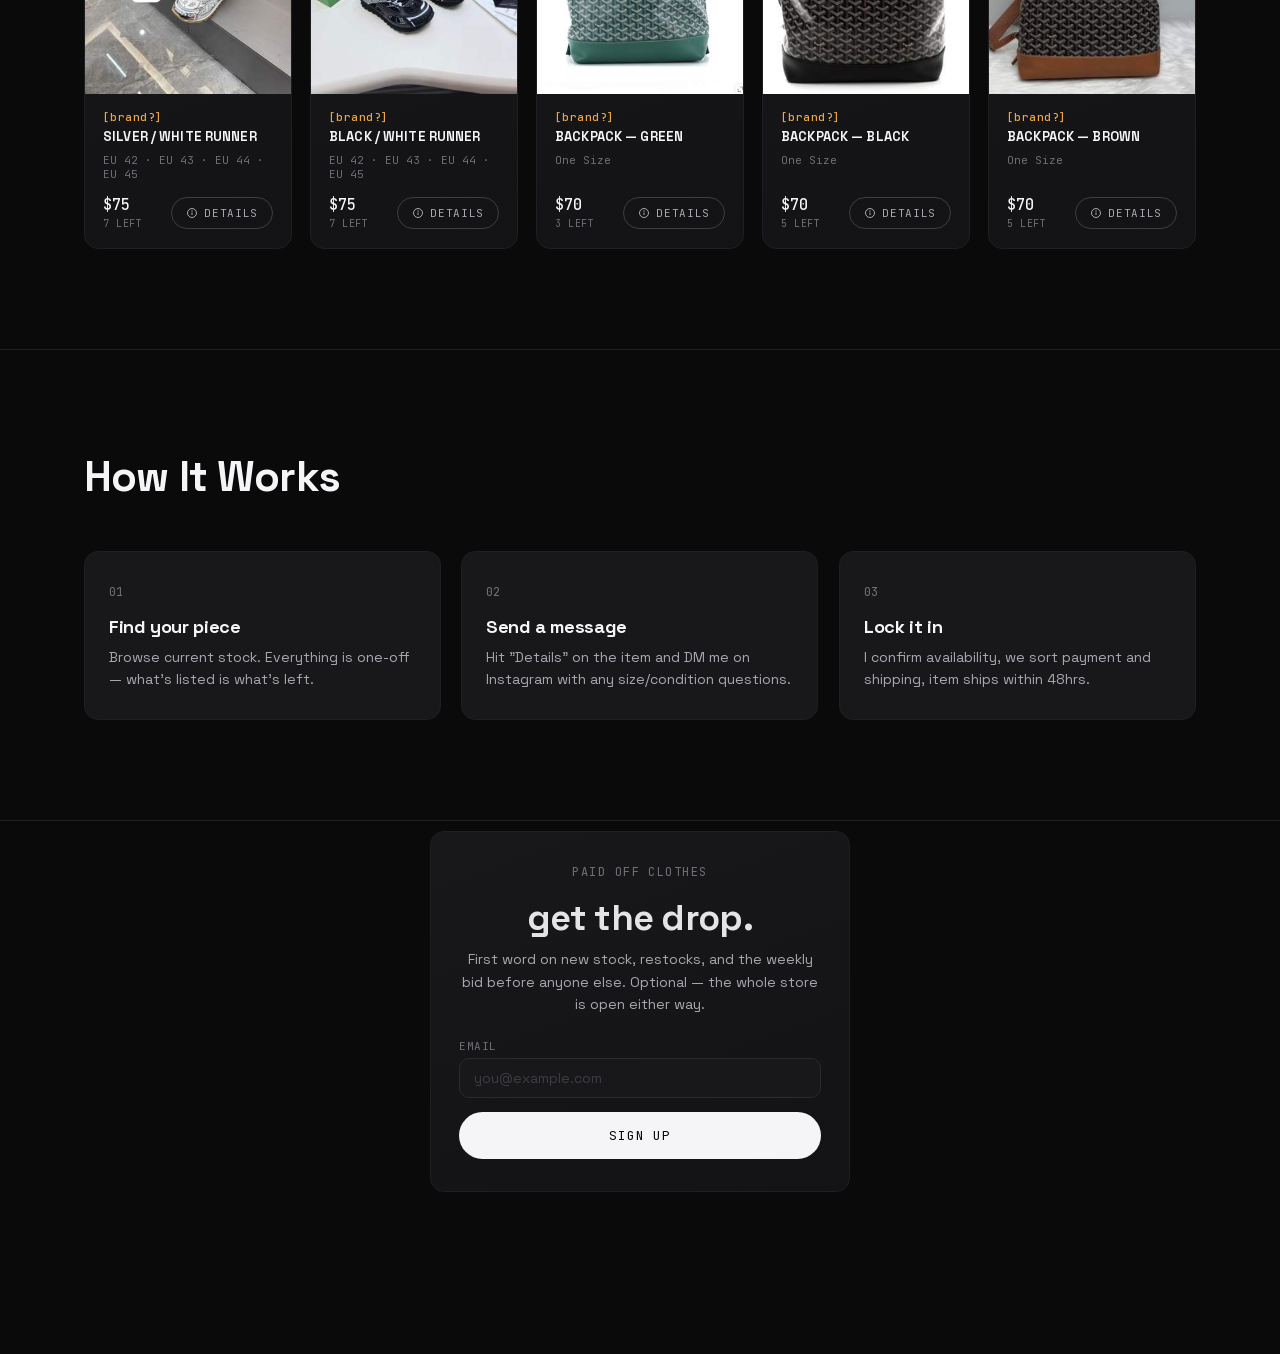
==== commit 209ad6e3: "Fix syntax error breaking the storefront catalog A literal PowerShell `r`n escape sequence had been " ====
--- a/index.html
+++ b/index.html
@@ -14,7 +14,7 @@
      are parsed. -->
 <link rel="icon" href="images/favicon.png" type="image/png" />
 <link rel="stylesheet" href="fonts/fonts.css?v=1" />
-<link rel="stylesheet" href="styles.css?v=58" />
+<link rel="stylesheet" href="styles.css?v=59" />
 </head>
 <body>
 
@@ -441,7 +441,7 @@
 
 
 
-<script src="script.js?v=58"></script>
+<script src="script.js?v=59"></script>
 </body>
 </html>
 
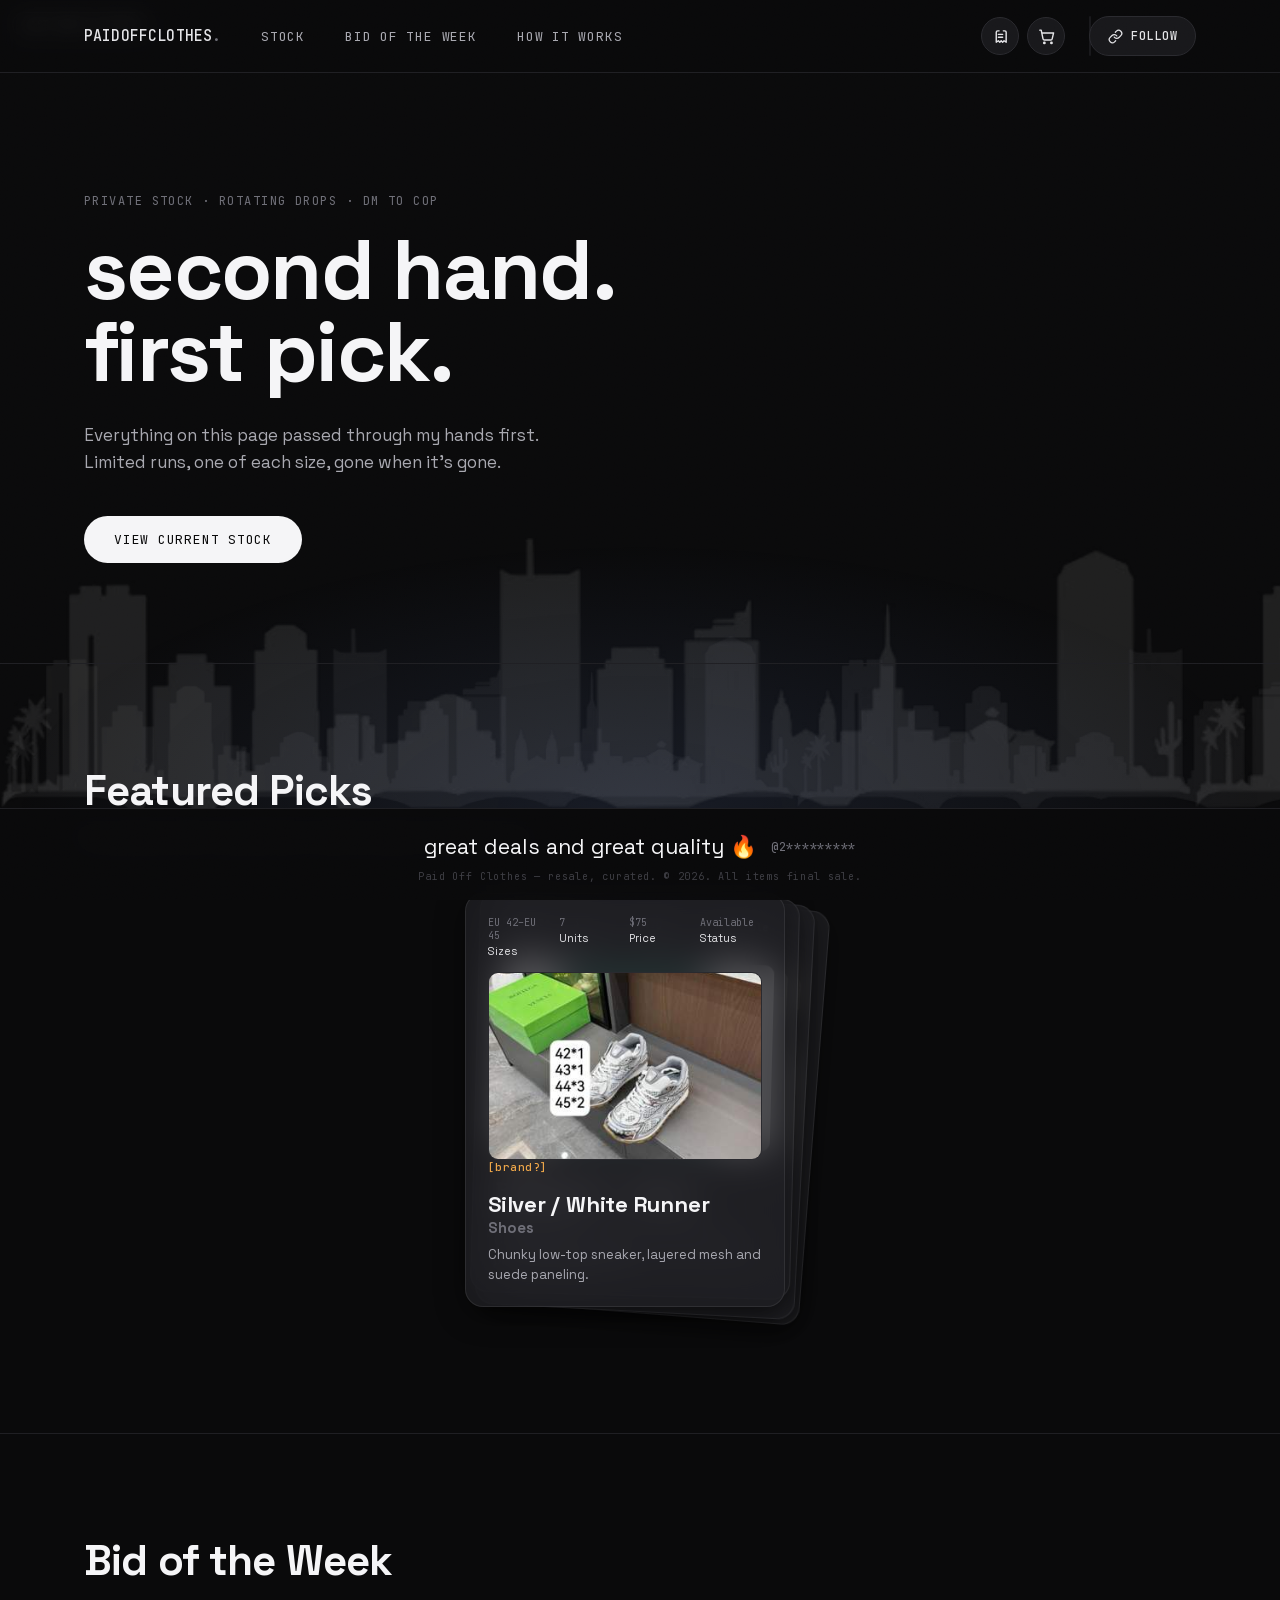
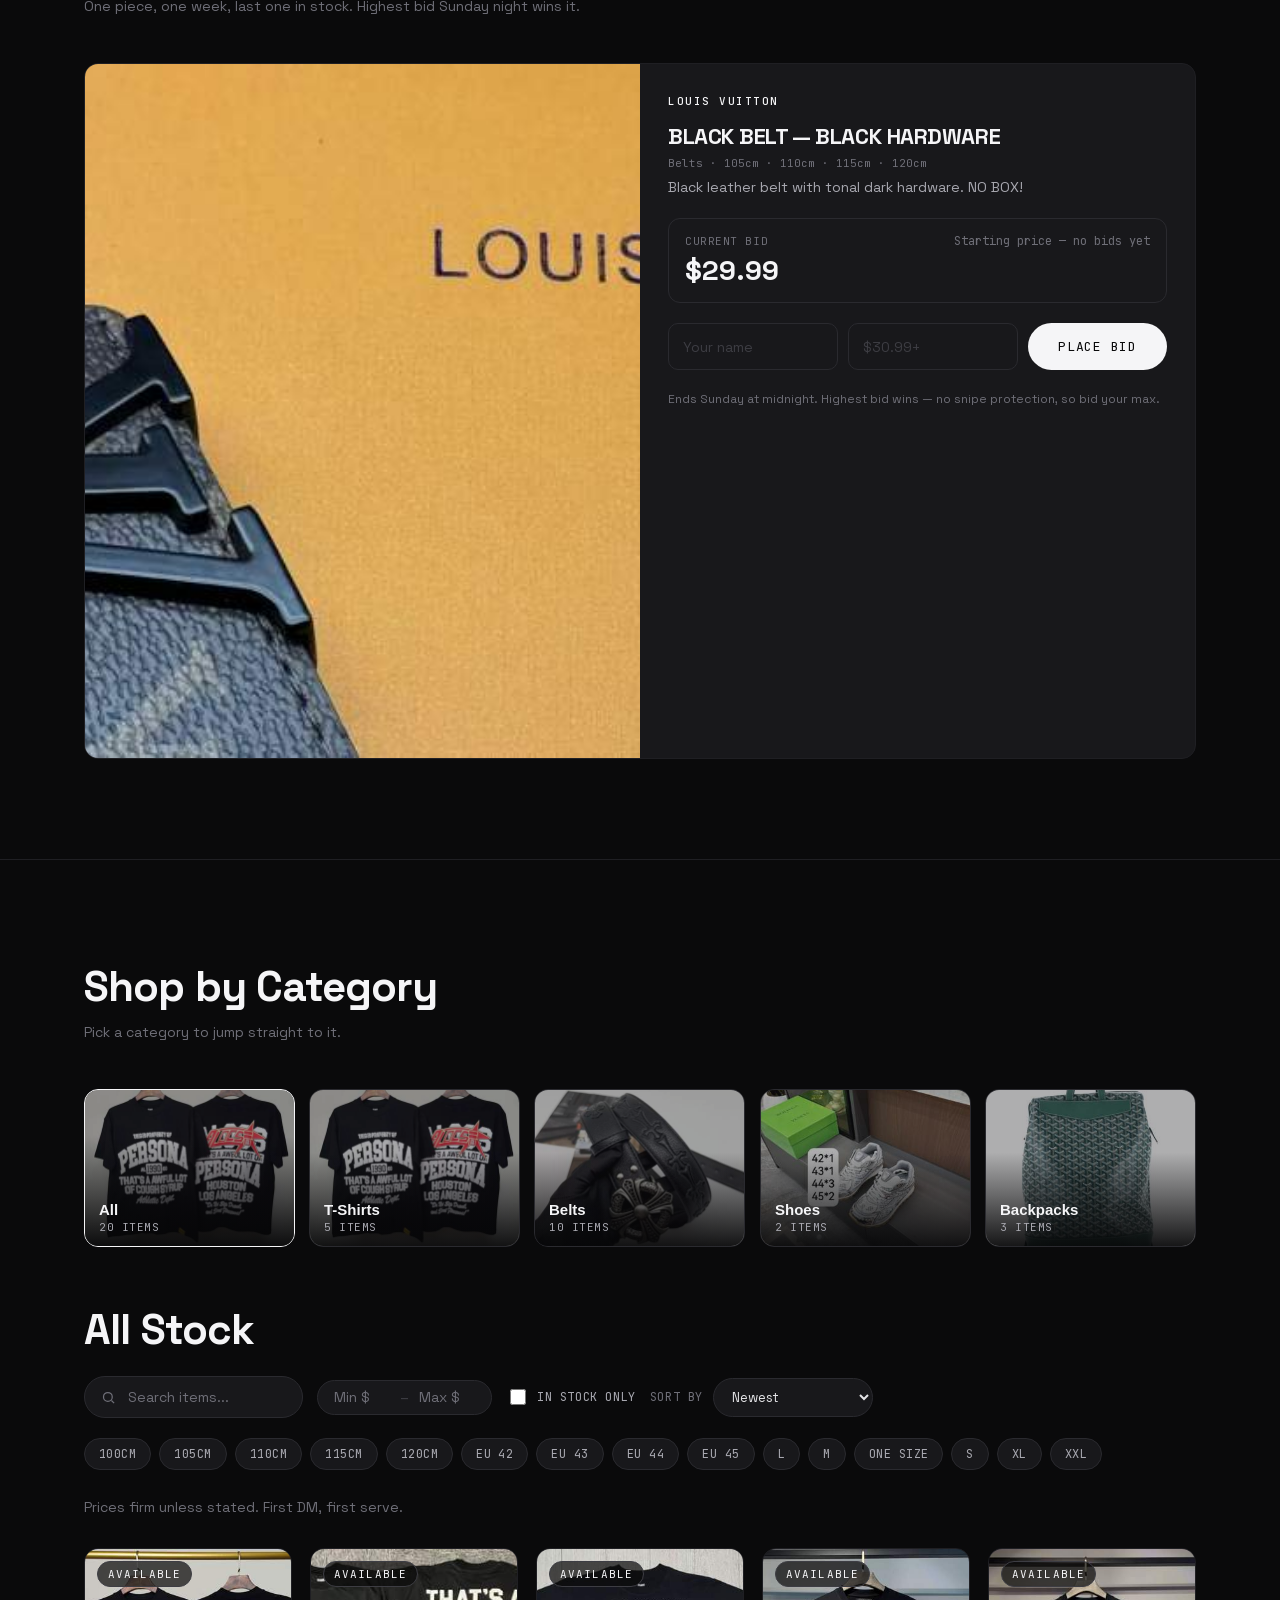
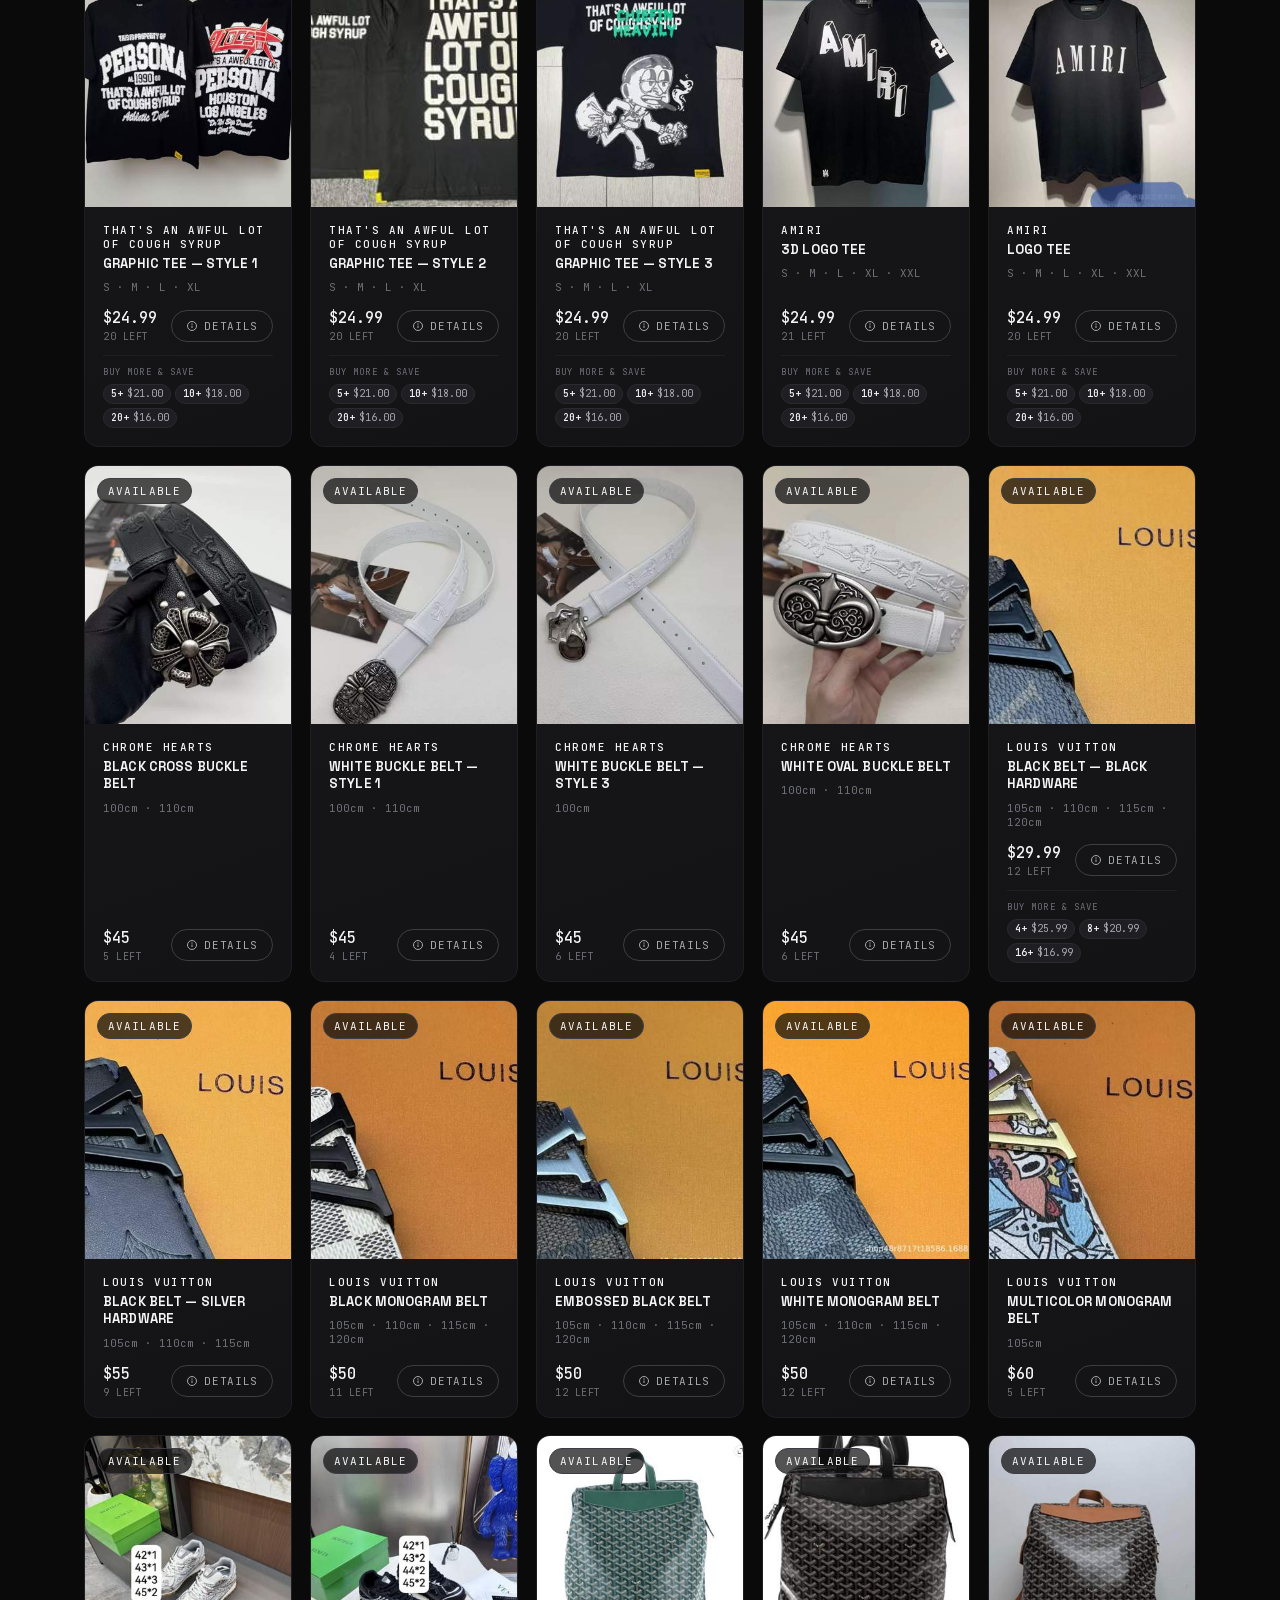
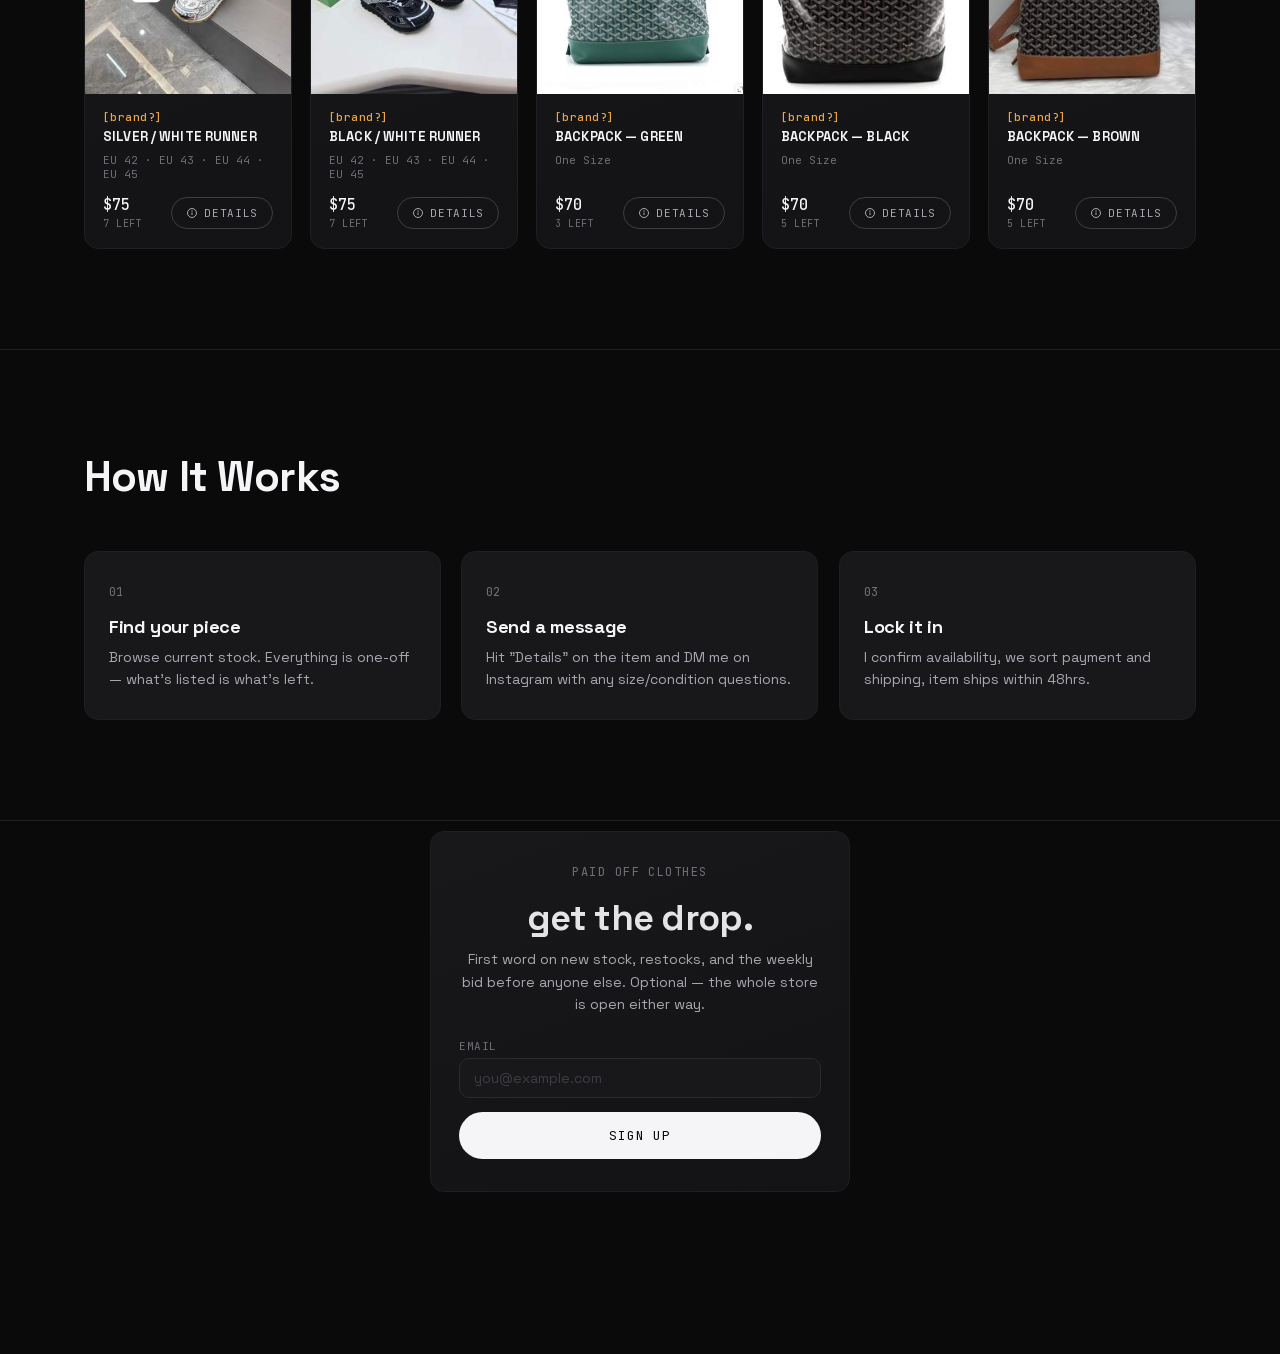
==== commit 88f75a31: "Fix mobile intro behavior and staging docs Co-Authored-By: Claude Sonnet 5 <noreply@anthropic.com> C" ====
--- a/index.html
+++ b/index.html
@@ -14,7 +14,7 @@
      are parsed. -->
 <link rel="icon" href="images/favicon.png" type="image/png" />
 <link rel="stylesheet" href="fonts/fonts.css?v=1" />
-<link rel="stylesheet" href="styles.css?v=59" />
+<link rel="stylesheet" href="styles.css?v=60" />
 </head>
 <body>
 
@@ -441,7 +441,7 @@
 
 
 
-<script src="script.js?v=59"></script>
+<script src="script.js?v=60"></script>
 </body>
 </html>
 
--- a/styles.css
+++ b/styles.css
@@ -2179,15 +2179,10 @@
     will-change: auto;
   }
   .tilt-glow { display: none; }
-}
-
-
-@media (max-width: 768px) {
-  .intro {
-    display: none !important;
-  }
-
-  body.intro-playing {
-    overflow: auto !important;
-  }
-}
+
+  /* 5. The opening reveal. initIntro() already hides #intro immediately on a touch device before
+        attaching any listener, via this same (hover: none) check — this rule is just the visual
+        backstop for the moment between first paint and that script running, so the ~3.3s sequence
+        (and the scroll-lock it would otherwise hold) never flashes in before JS hides it. */
+  .intro { display: none; }
+}
